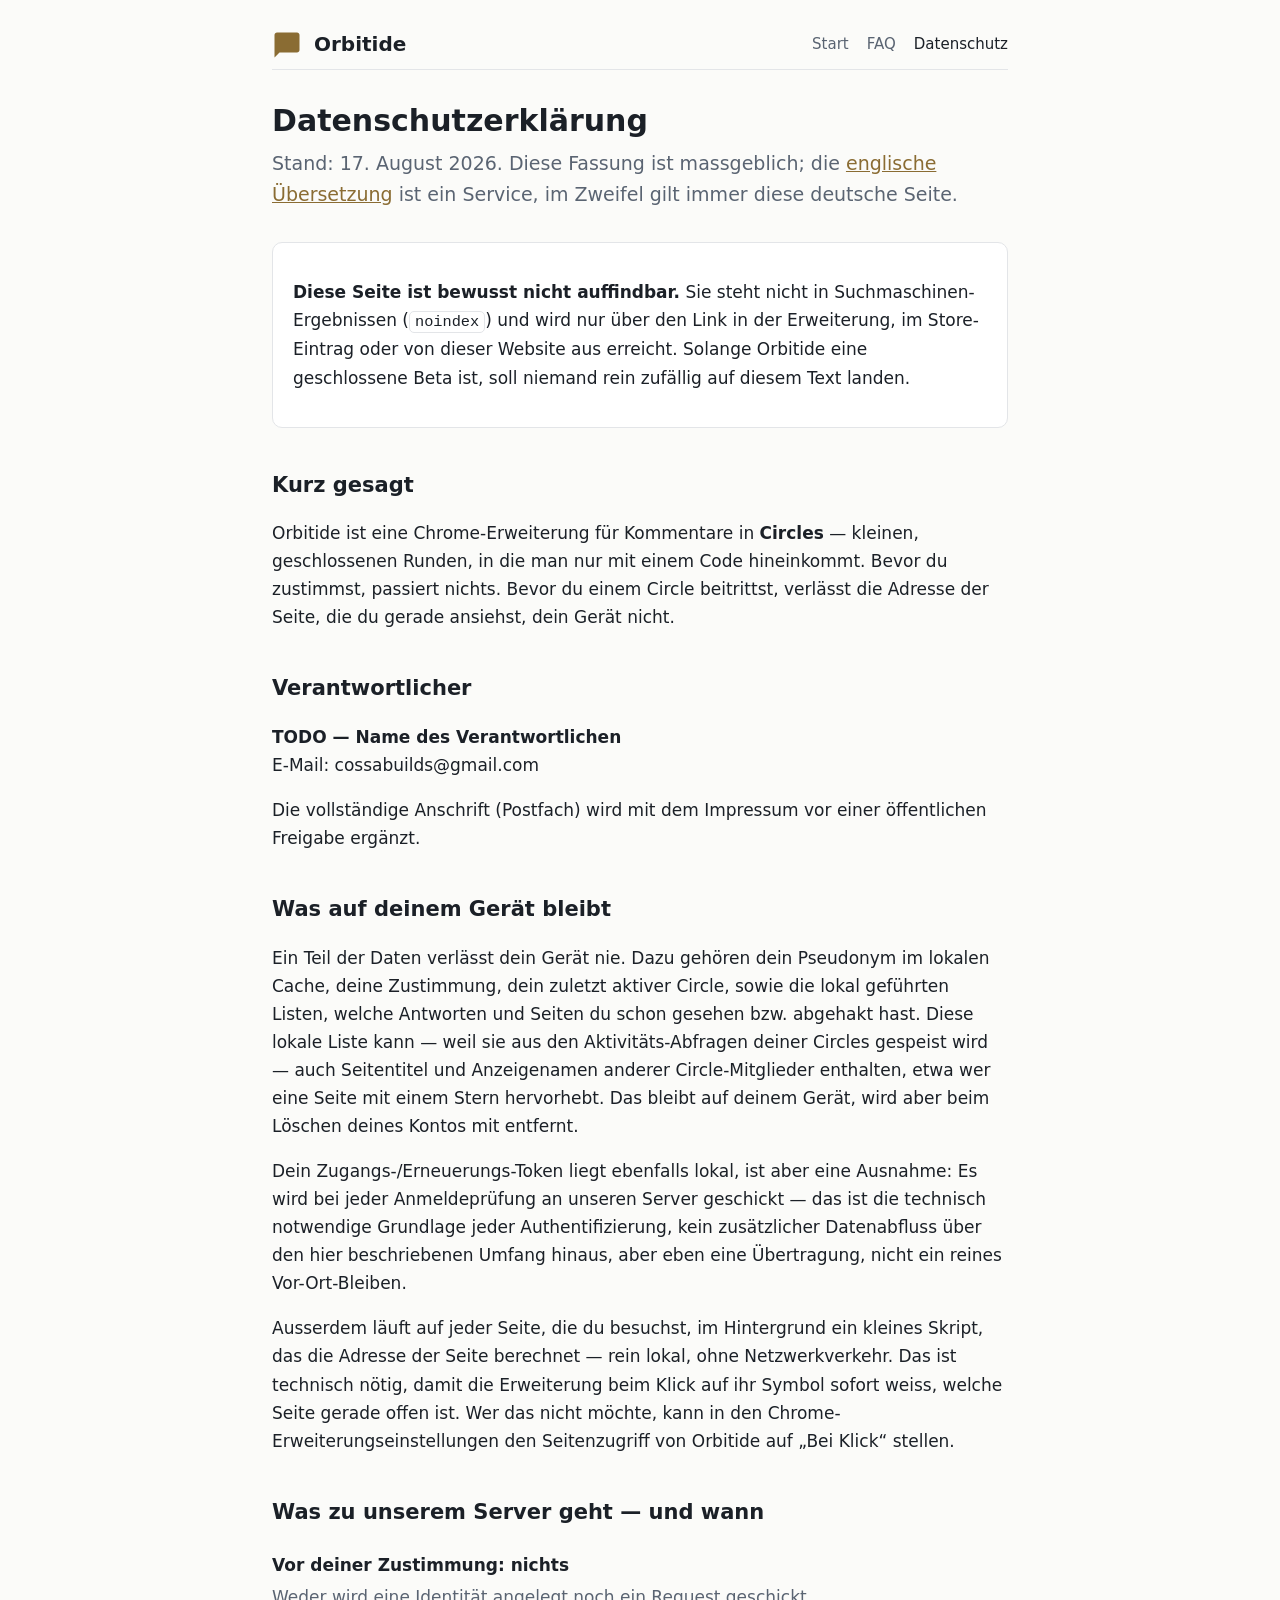
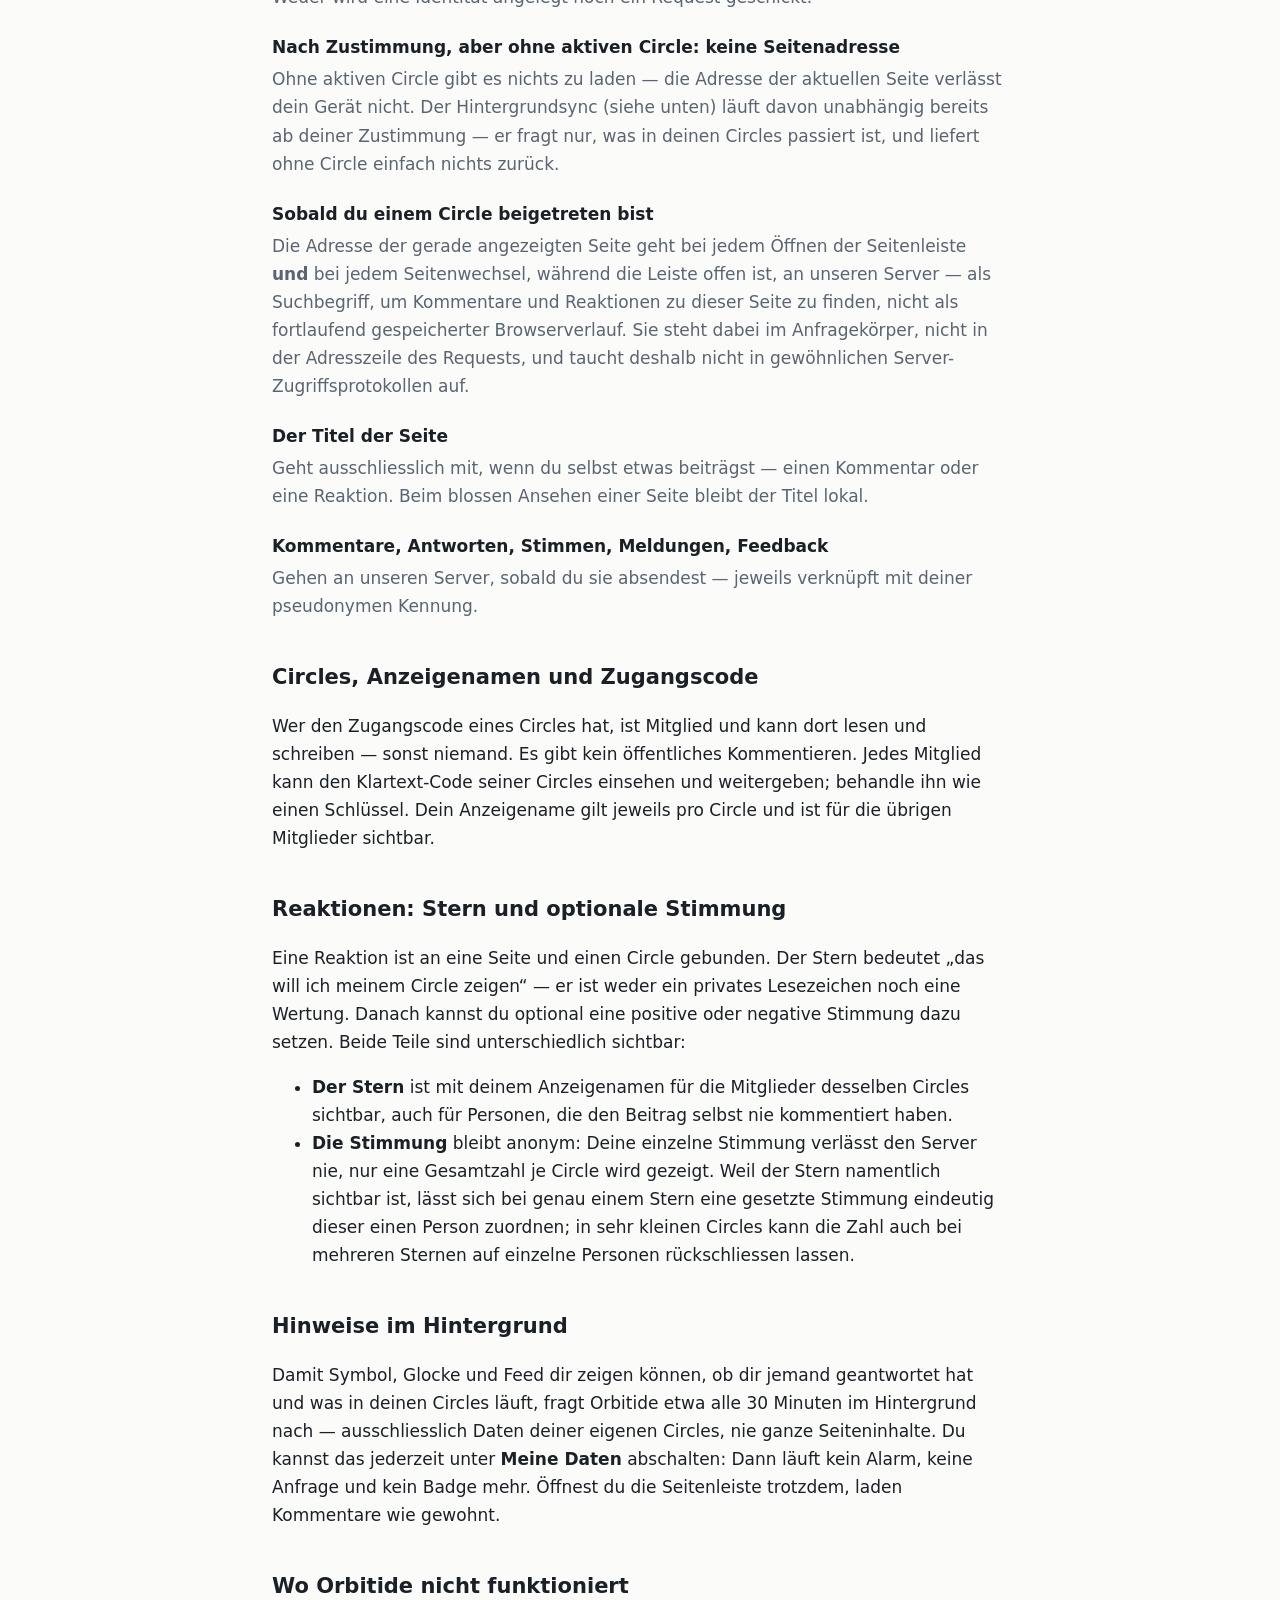
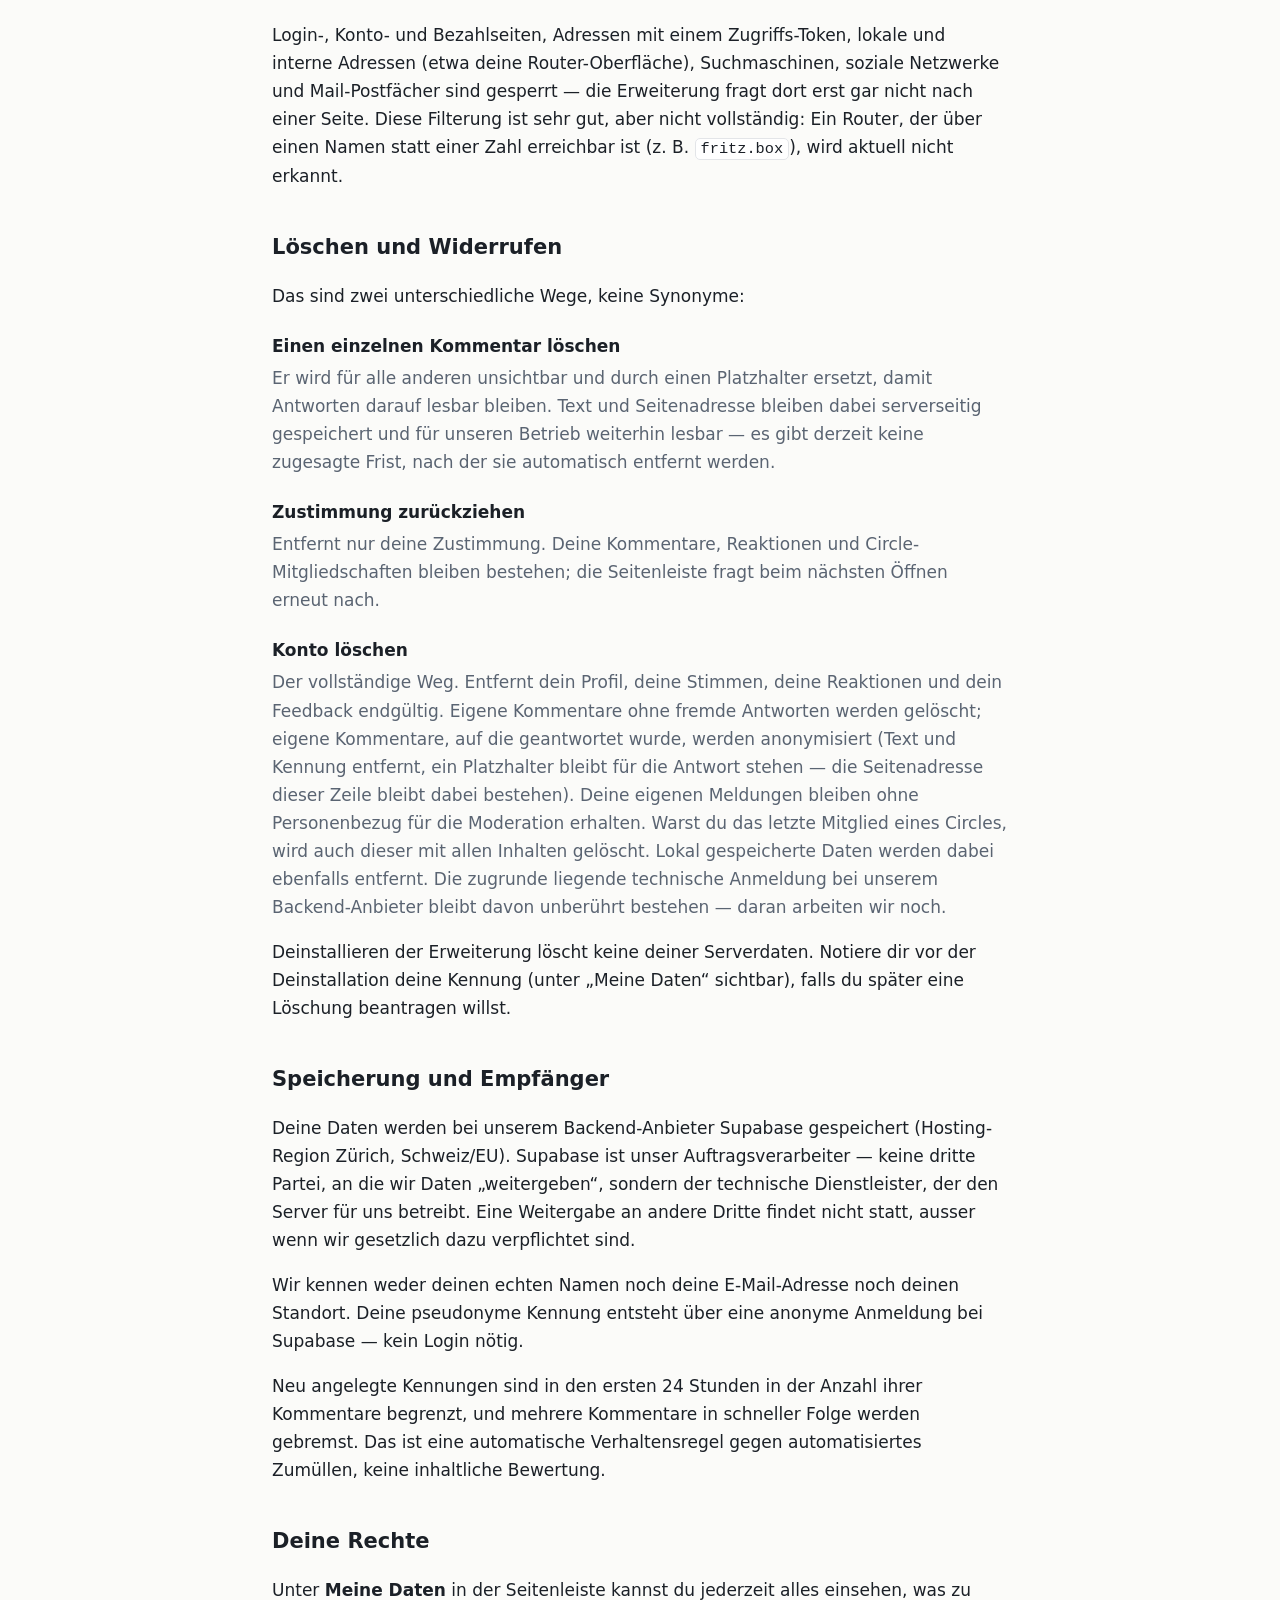
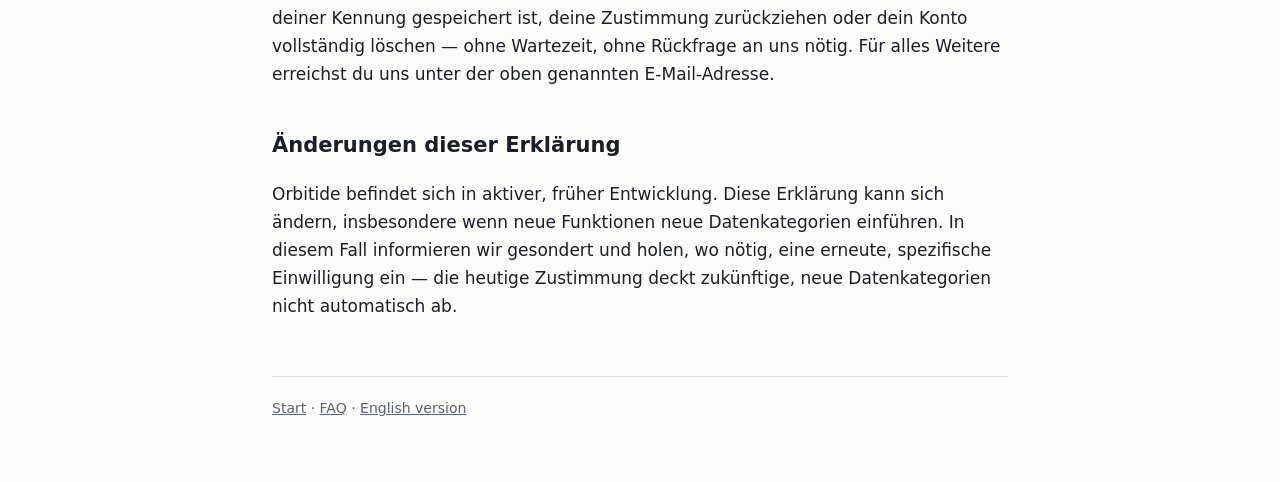
==== datenschutz.html @ 70916804 "Add files via upload" ====
<!DOCTYPE html>
<html lang="de">
<head>
<meta charset="UTF-8">
<meta name="viewport" content="width=device-width, initial-scale=1">
<meta name="robots" content="noindex, noarchive">
<title>Datenschutzerklärung — Orbitide</title>
<meta name="description" content="Was Orbitide lokal speichert, was an den Server geht und wann, und wie du deine Daten löschst.">
<link rel="stylesheet" href="style.css">
</head>
<body>
<div class="wrap">

<header>
  <svg class="logo" viewBox="0 0 24 24" fill="none" xmlns="http://www.w3.org/2000/svg" aria-hidden="true">
    <path d="M20 2H4C2.9 2 2 2.9 2 4V22L6 18H20C21.1 18 22 17.1 22 16V4C22 2.9 21.1 2 20 2Z" fill="currentColor"/>
  </svg>
  <span class="brand">Orbitide</span>
  <nav>
    <a href="index.html">Start</a>
    <a href="faq.html">FAQ</a>
    <a href="datenschutz.html" aria-current="page">Datenschutz</a>
  </nav>
</header>

<h1>Datenschutzerklärung</h1>
<p class="lead">
  Stand: 17. August 2026. Diese Fassung ist massgeblich; die
  <a href="privacy.html">englische Übersetzung</a> ist ein Service, im
  Zweifel gilt immer diese deutsche Seite.
</p>

<div class="card">
  <p><strong>Diese Seite ist bewusst nicht auffindbar.</strong> Sie steht
  nicht in Suchmaschinen-Ergebnissen (<code>noindex</code>) und wird nur
  über den Link in der Erweiterung, im Store-Eintrag oder von dieser
  Website aus erreicht. Solange Orbitide eine geschlossene Beta ist,
  soll niemand rein zufällig auf diesem Text landen.</p>
</div>

<h2>Kurz gesagt</h2>
<p>
  Orbitide ist eine Chrome-Erweiterung für Kommentare in
  <strong>Circles</strong> — kleinen, geschlossenen Runden, in die man nur
  mit einem Code hineinkommt. Bevor du zustimmst, passiert nichts. Bevor du
  einem Circle beitrittst, verlässt die Adresse der Seite, die du gerade
  ansiehst, dein Gerät nicht.
</p>

<h2>Verantwortlicher</h2>
<p>
  <!-- TODO UNL-03: Name des Verantwortlichen einsetzen, sobald bestätigt. -->
  <strong>TODO — Name des Verantwortlichen</strong><br>
  E-Mail: cossabuilds@gmail.com
</p>
<p>
  Die vollständige Anschrift (Postfach) wird mit dem Impressum vor einer
  öffentlichen Freigabe ergänzt.
</p>

<h2>Was auf deinem Gerät bleibt</h2>
<p>
  Ein Teil der Daten verlässt dein Gerät nie. Dazu gehören dein Pseudonym
  im lokalen Cache, deine Zustimmung, dein zuletzt aktiver Circle, sowie
  die lokal geführten Listen, welche Antworten und Seiten du schon gesehen
  bzw. abgehakt hast. Diese lokale Liste kann — weil sie aus den
  Aktivitäts-Abfragen deiner Circles gespeist wird — auch Seitentitel und
  Anzeigenamen anderer Circle-Mitglieder enthalten, etwa wer eine Seite mit
  einem Stern hervorhebt. Das bleibt auf deinem Gerät, wird aber beim
  Löschen deines Kontos mit entfernt.
</p>
<p>
  Dein Zugangs-/Erneuerungs-Token liegt ebenfalls lokal, ist aber eine
  Ausnahme: Es wird bei jeder Anmeldeprüfung an unseren Server geschickt —
  das ist die technisch notwendige Grundlage jeder Authentifizierung, kein
  zusätzlicher Datenabfluss über den hier beschriebenen Umfang hinaus,
  aber eben eine Übertragung, nicht ein reines Vor-Ort-Bleiben.
</p>
<p>
  Ausserdem läuft auf jeder Seite, die du besuchst, im Hintergrund ein
  kleines Skript, das die Adresse der Seite berechnet — rein lokal, ohne
  Netzwerkverkehr. Das ist technisch nötig, damit die Erweiterung beim
  Klick auf ihr Symbol sofort weiss, welche Seite gerade offen ist. Wer das
  nicht möchte, kann in den Chrome-Erweiterungseinstellungen den
  Seitenzugriff von Orbitide auf „Bei Klick“ stellen.
</p>

<h2>Was zu unserem Server geht — und wann</h2>
<dl>
  <dt>Vor deiner Zustimmung: nichts</dt>
  <dd>Weder wird eine Identität angelegt noch ein Request geschickt.</dd>

  <dt>Nach Zustimmung, aber ohne aktiven Circle: keine Seitenadresse</dt>
  <dd>Ohne aktiven Circle gibt es nichts zu laden — die Adresse der
      aktuellen Seite verlässt dein Gerät nicht. Der Hintergrundsync (siehe
      unten) läuft davon unabhängig bereits ab deiner Zustimmung — er fragt
      nur, was in deinen Circles passiert ist, und liefert ohne Circle
      einfach nichts zurück.</dd>

  <dt>Sobald du einem Circle beigetreten bist</dt>
  <dd>Die Adresse der gerade angezeigten Seite geht bei jedem Öffnen der
      Seitenleiste <strong>und</strong> bei jedem Seitenwechsel, während die
      Leiste offen ist, an unseren Server — als Suchbegriff, um Kommentare
      und Reaktionen zu dieser Seite zu finden, nicht als fortlaufend
      gespeicherter Browserverlauf. Sie steht dabei im Anfragekörper, nicht in der
      Adresszeile des Requests, und taucht deshalb nicht in gewöhnlichen
      Server-Zugriffsprotokollen auf.</dd>

  <dt>Der Titel der Seite</dt>
  <dd>Geht ausschliesslich mit, wenn du selbst etwas beiträgst — einen
      Kommentar oder eine Reaktion. Beim blossen Ansehen einer Seite bleibt
      der Titel lokal.</dd>

  <dt>Kommentare, Antworten, Stimmen, Meldungen, Feedback</dt>
  <dd>Gehen an unseren Server, sobald du sie absendest — jeweils verknüpft
      mit deiner pseudonymen Kennung.</dd>
</dl>

<h2>Circles, Anzeigenamen und Zugangscode</h2>
<p>
  Wer den Zugangscode eines Circles hat, ist Mitglied und kann dort lesen
  und schreiben — sonst niemand. Es gibt kein öffentliches Kommentieren.
  Jedes Mitglied kann den Klartext-Code seiner Circles einsehen und
  weitergeben; behandle ihn wie einen Schlüssel. Dein Anzeigename gilt
  jeweils pro Circle und ist für die übrigen Mitglieder sichtbar.
</p>

<h2>Reaktionen: Stern und optionale Stimmung</h2>
<p>
  Eine Reaktion ist an eine Seite und einen Circle gebunden. Der Stern
  bedeutet „das will ich meinem Circle zeigen“ — er ist weder ein privates
  Lesezeichen noch eine Wertung. Danach kannst du optional eine positive
  oder negative Stimmung dazu setzen. Beide Teile sind unterschiedlich
  sichtbar:
</p>
<ul>
  <li><strong>Der Stern</strong> ist mit deinem Anzeigenamen für die
      Mitglieder desselben Circles sichtbar, auch für Personen, die den
      Beitrag selbst nie kommentiert haben.</li>
  <li><strong>Die Stimmung</strong> bleibt anonym: Deine einzelne Stimmung
      verlässt den Server nie, nur eine Gesamtzahl je Circle wird gezeigt.
      Weil der Stern namentlich sichtbar ist, lässt sich bei genau einem
      Stern eine gesetzte Stimmung eindeutig dieser einen Person zuordnen;
      in sehr kleinen Circles kann die Zahl auch bei mehreren Sternen auf
      einzelne Personen rückschliessen lassen.</li>
</ul>

<h2>Hinweise im Hintergrund</h2>
<p>
  Damit Symbol, Glocke und Feed dir zeigen können, ob dir jemand geantwortet
  hat und was in deinen Circles läuft, fragt Orbitide etwa alle 30
  Minuten im Hintergrund nach — ausschliesslich Daten deiner eigenen
  Circles, nie ganze Seiteninhalte. Du kannst das jederzeit unter
  <strong>Meine Daten</strong> abschalten: Dann läuft kein Alarm, keine
  Anfrage und kein Badge mehr. Öffnest du die Seitenleiste trotzdem, laden
  Kommentare wie gewohnt.
</p>

<h2>Wo Orbitide nicht funktioniert</h2>
<p>
  Login-, Konto- und Bezahlseiten, Adressen mit einem Zugriffs-Token,
  lokale und interne Adressen (etwa deine Router-Oberfläche),
  Suchmaschinen, soziale Netzwerke und Mail-Postfächer sind gesperrt — die
  Erweiterung fragt dort erst gar nicht nach einer Seite. Diese Filterung
  ist sehr gut, aber nicht vollständig: Ein Router, der über einen Namen
  statt einer Zahl erreichbar ist (z. B. <code>fritz.box</code>), wird
  aktuell nicht erkannt.
</p>

<h2>Löschen und Widerrufen</h2>
<p>
  Das sind zwei unterschiedliche Wege, keine Synonyme:
</p>
<dl>
  <dt>Einen einzelnen Kommentar löschen</dt>
  <dd>Er wird für alle anderen unsichtbar und durch einen Platzhalter
      ersetzt, damit Antworten darauf lesbar bleiben. Text und Seitenadresse
      bleiben dabei serverseitig gespeichert und für unseren Betrieb
      weiterhin lesbar — es gibt derzeit keine zugesagte Frist, nach der
      sie automatisch entfernt werden.</dd>

  <dt>Zustimmung zurückziehen</dt>
  <dd>Entfernt nur deine Zustimmung. Deine Kommentare, Reaktionen und
      Circle-Mitgliedschaften bleiben bestehen; die Seitenleiste fragt beim
      nächsten Öffnen erneut nach.</dd>

  <dt>Konto löschen</dt>
  <dd>Der vollständige Weg. Entfernt dein Profil, deine Stimmen, deine
      Reaktionen und dein Feedback endgültig. Eigene Kommentare ohne fremde
      Antworten werden gelöscht; eigene Kommentare, auf die geantwortet
      wurde, werden anonymisiert (Text und Kennung entfernt, ein
      Platzhalter bleibt für die Antwort stehen — die Seitenadresse dieser
      Zeile bleibt dabei bestehen). Deine eigenen Meldungen
      bleiben ohne Personenbezug für die Moderation erhalten. Warst du das
      letzte Mitglied eines Circles, wird auch dieser mit allen Inhalten
      gelöscht. Lokal gespeicherte Daten werden dabei ebenfalls entfernt.
      Die zugrunde liegende technische Anmeldung bei unserem
      Backend-Anbieter bleibt davon unberührt bestehen — daran arbeiten
      wir noch.</dd>
</dl>
<p>
  Deinstallieren der Erweiterung löscht keine deiner Serverdaten. Notiere
  dir vor der Deinstallation deine Kennung (unter „Meine Daten“ sichtbar),
  falls du später eine Löschung beantragen willst.
</p>

<h2>Speicherung und Empfänger</h2>
<p>
  Deine Daten werden bei unserem Backend-Anbieter Supabase gespeichert
  (Hosting-Region Zürich, Schweiz/EU). Supabase ist unser
  Auftragsverarbeiter — keine dritte Partei, an die wir Daten
  „weitergeben“, sondern der technische Dienstleister, der den Server für
  uns betreibt. Eine Weitergabe an andere Dritte findet nicht statt, ausser
  wenn wir gesetzlich dazu verpflichtet sind.
</p>
<p>
  Wir kennen weder deinen echten Namen noch deine E-Mail-Adresse noch
  deinen Standort. Deine pseudonyme Kennung entsteht über eine anonyme
  Anmeldung bei Supabase — kein Login nötig.
</p>
<p>
  Neu angelegte Kennungen sind in den ersten 24 Stunden in der Anzahl ihrer
  Kommentare begrenzt, und mehrere Kommentare in schneller Folge werden
  gebremst. Das ist eine automatische Verhaltensregel gegen
  automatisiertes Zumüllen, keine inhaltliche Bewertung.
</p>

<h2>Deine Rechte</h2>
<p>
  Unter <strong>Meine Daten</strong> in der Seitenleiste kannst du jederzeit
  alles einsehen, was zu deiner Kennung gespeichert ist, deine Zustimmung
  zurückziehen oder dein Konto vollständig löschen — ohne Wartezeit, ohne
  Rückfrage an uns nötig. Für alles Weitere erreichst du uns unter der
  oben genannten E-Mail-Adresse.
</p>

<h2>Änderungen dieser Erklärung</h2>
<p>
  Orbitide befindet sich in aktiver, früher Entwicklung. Diese Erklärung
  kann sich ändern, insbesondere wenn neue Funktionen neue Datenkategorien
  einführen. In diesem Fall informieren wir gesondert und holen, wo nötig,
  eine erneute, spezifische Einwilligung ein — die heutige Zustimmung deckt
  zukünftige, neue Datenkategorien nicht automatisch ab.
</p>

<footer>
  <a href="index.html">Start</a> ·
  <a href="faq.html">FAQ</a> ·
  <a href="privacy.html">English version</a>
</footer>

</div>
</body>
</html>
---- style.css ----
/* Gemeinsames Stylesheet der öffentlichen Seiten (GitHub Pages).
   Bewusst eine einzige Datei, keine Webfont, kein Framework — dieselbe
   Zurückhaltung wie in der Erweiterung. Wer den Quelltext einer
   Datenschutzerklärung ansieht, soll dort nichts finden, das nachlädt. */

/* Farben aus extension/sidebar.css übernommen, damit Website und Erweiterung
   dieselbe Identität tragen — insbesondere der Akzent #D7BA7D (Sandton des
   VS-Code-Dunkelthemas), der in der Erweiterung Logo, Links und alles
   Interaktive trägt. */
:root {
  --bg:      #0B0E14;   /* --bg-0 der Erweiterung */
  --bg-card: #161B25;   /* --bg-2 */
  --fg:      #E6EDF7;
  --fg-dim:  #8B98AC;
  --line:    #242C3A;
  --accent:  #D7BA7D;
  --radius:  10px;
}

/* Helles Systemthema respektieren statt Dunkel zu erzwingen: Rechtstexte
   werden gedruckt und vorgelesen, nicht nur angeschaut.
   Der Akzent muss dafür ein anderer sein — #D7BA7D kommt auf hellem Grund auf
   1.81:1 und ist damit als Linkfarbe unbrauchbar. #8A6C33 ist derselbe
   Farbton, nur abgedunkelt, und erreicht 4.74:1. Nachgerechnet, nicht
   geschätzt — wie in der Erweiterung. */
@media (prefers-color-scheme: light) {
  :root {
    --bg:      #FBFBF9;
    --bg-card: #FFFFFF;
    --fg:      #1B2027;
    --fg-dim:  #5A6472;
    --line:    #E3E5E8;
    --accent:  #8A6C33;
  }
}

* { box-sizing: border-box; }

body {
  margin: 0;
  padding: 0 20px 64px;
  background: var(--bg);
  color: var(--fg);
  font-family: system-ui, -apple-system, 'Segoe UI', sans-serif;
  font-size: 17px;
  line-height: 1.65;
}

.wrap { max-width: 46rem; margin: 0 auto; }

header {
  display: flex;
  align-items: center;
  gap: 12px;
  padding: 28px 0 8px;
  border-bottom: 1px solid var(--line);
  margin-bottom: 32px;
  flex-wrap: wrap;
}

.logo {
  width: 30px; height: 30px;
  flex-shrink: 0;
  color: var(--accent);
}

.brand { font-size: 20px; font-weight: 650; }

nav { margin-left: auto; display: flex; gap: 18px; flex-wrap: wrap; }
nav a { color: var(--fg-dim); text-decoration: none; font-size: 15px; }
nav a:hover, nav a[aria-current="page"] { color: var(--fg); }

h1 { font-size: 30px; line-height: 1.25; margin: 0 0 8px; }
h2 { font-size: 21px; margin: 40px 0 10px; }
h3 { font-size: 17px; margin: 26px 0 6px; }

.lead { font-size: 19px; color: var(--fg-dim); margin: 0 0 32px; }

a { color: var(--accent); }

.card {
  background: var(--bg-card);
  border: 1px solid var(--line);
  border-radius: var(--radius);
  padding: 18px 20px;
  margin: 20px 0;
}

dt { font-weight: 650; margin-top: 22px; }
dd { margin: 4px 0 0; color: var(--fg-dim); }

code {
  font-family: ui-monospace, 'Cascadia Mono', Consolas, monospace;
  font-size: .9em;
  background: var(--bg-card);
  border: 1px solid var(--line);
  border-radius: 5px;
  padding: 1px 5px;
}

footer {
  margin-top: 56px;
  padding-top: 20px;
  border-top: 1px solid var(--line);
  color: var(--fg-dim);
  font-size: 14px;
}

footer a { color: var(--fg-dim); }

.stand { color: var(--fg-dim); font-size: 14px; }
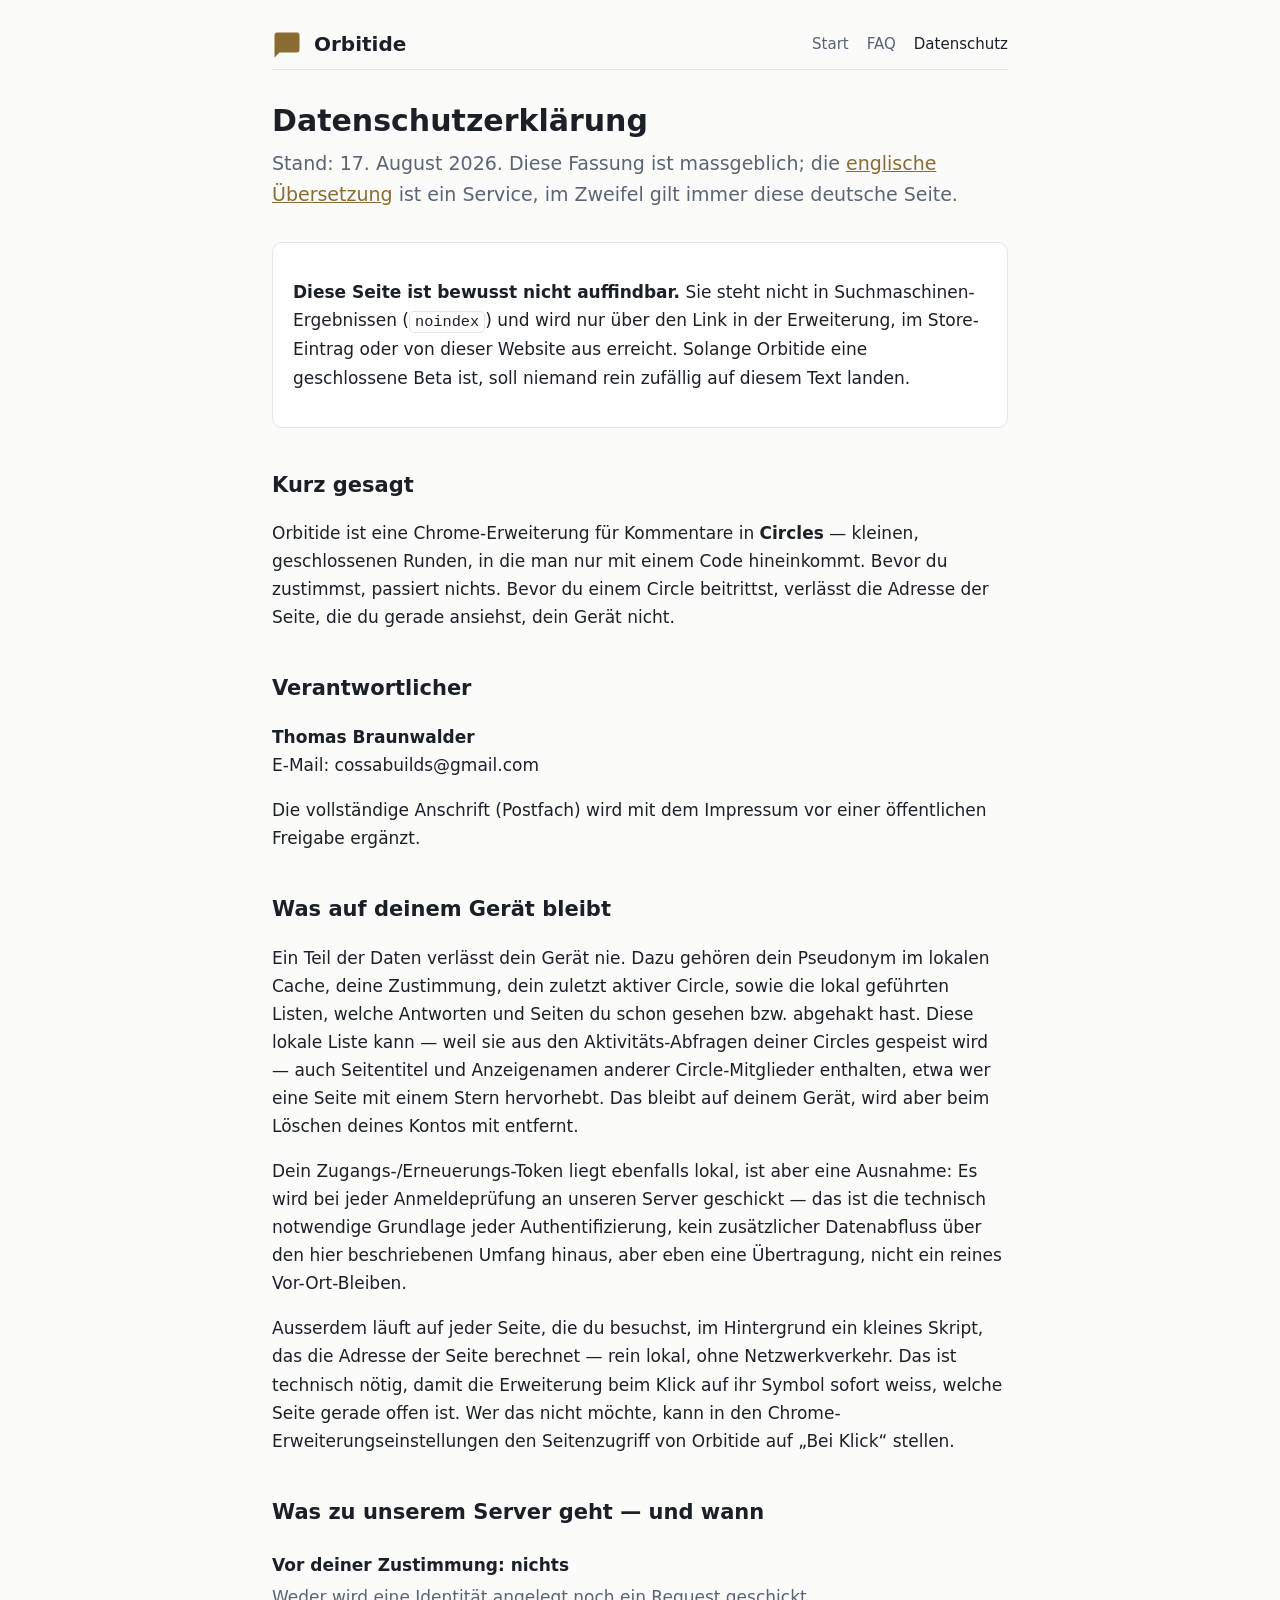
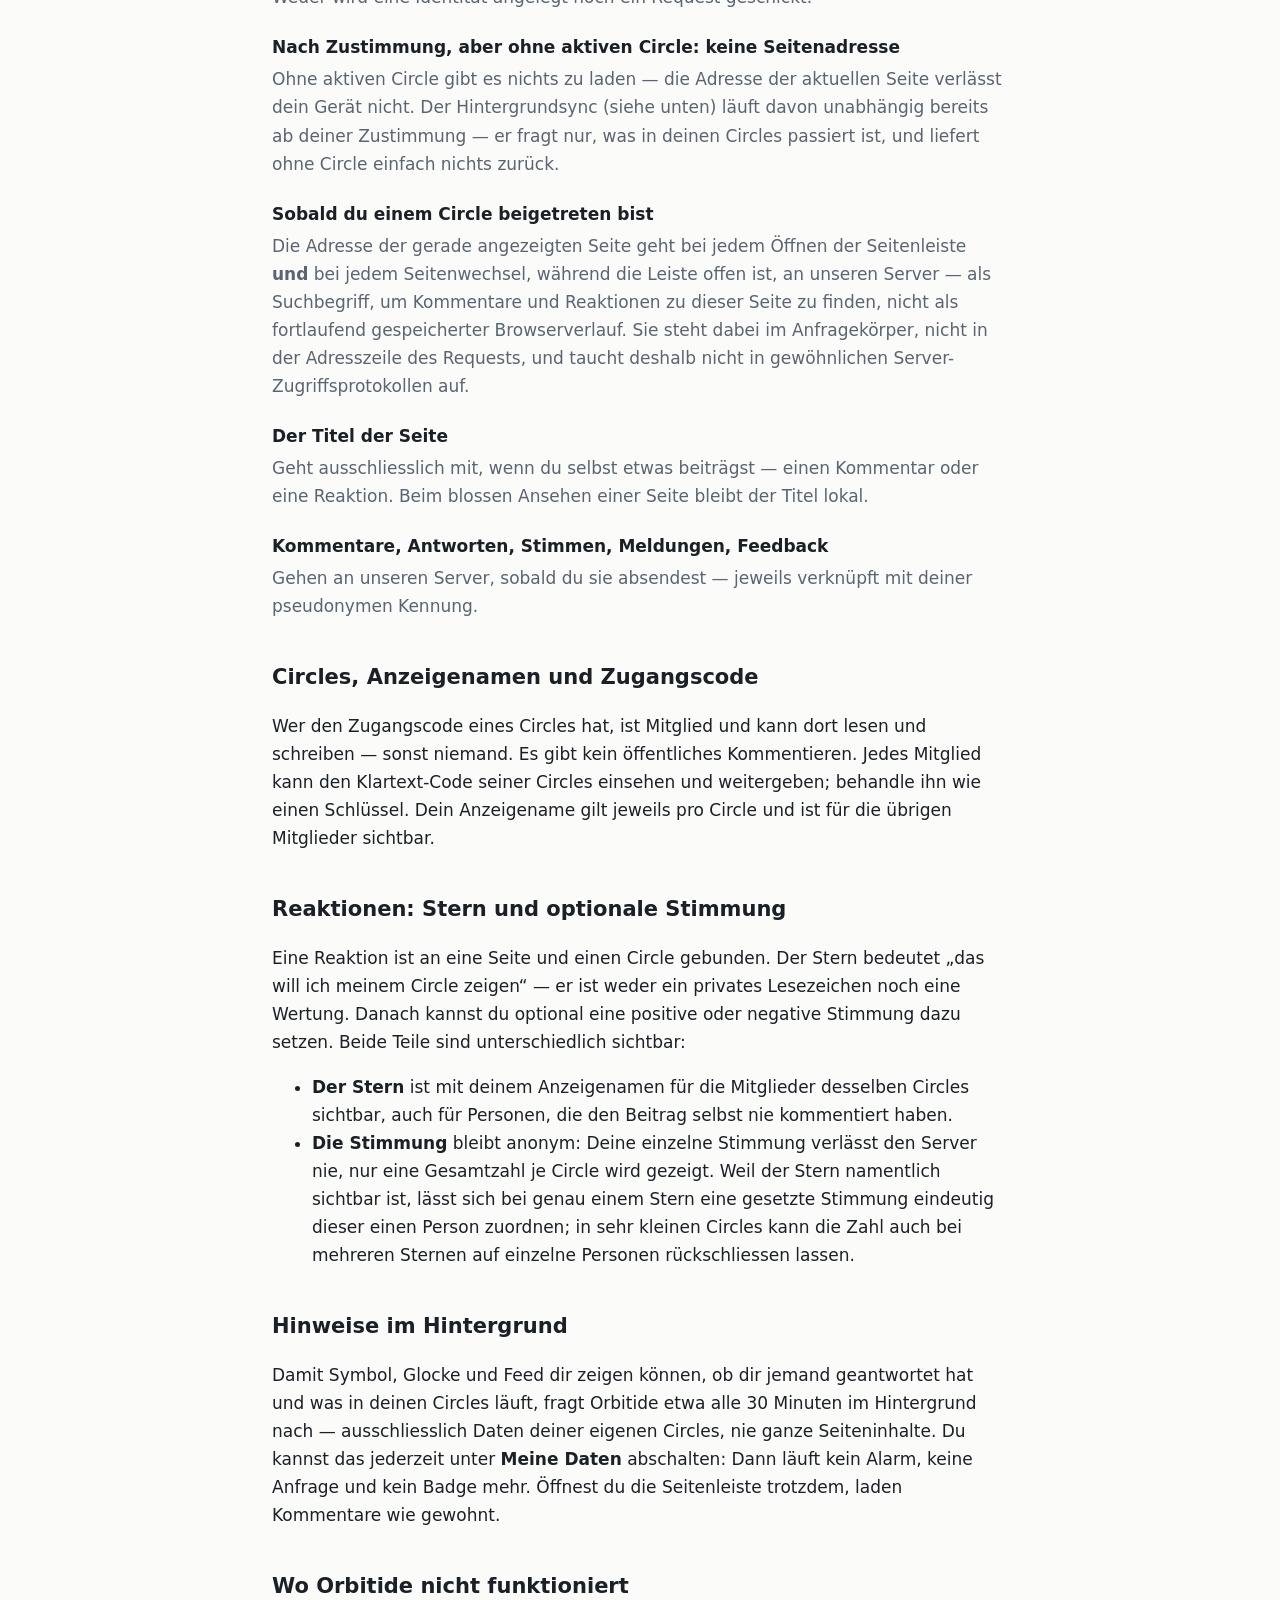
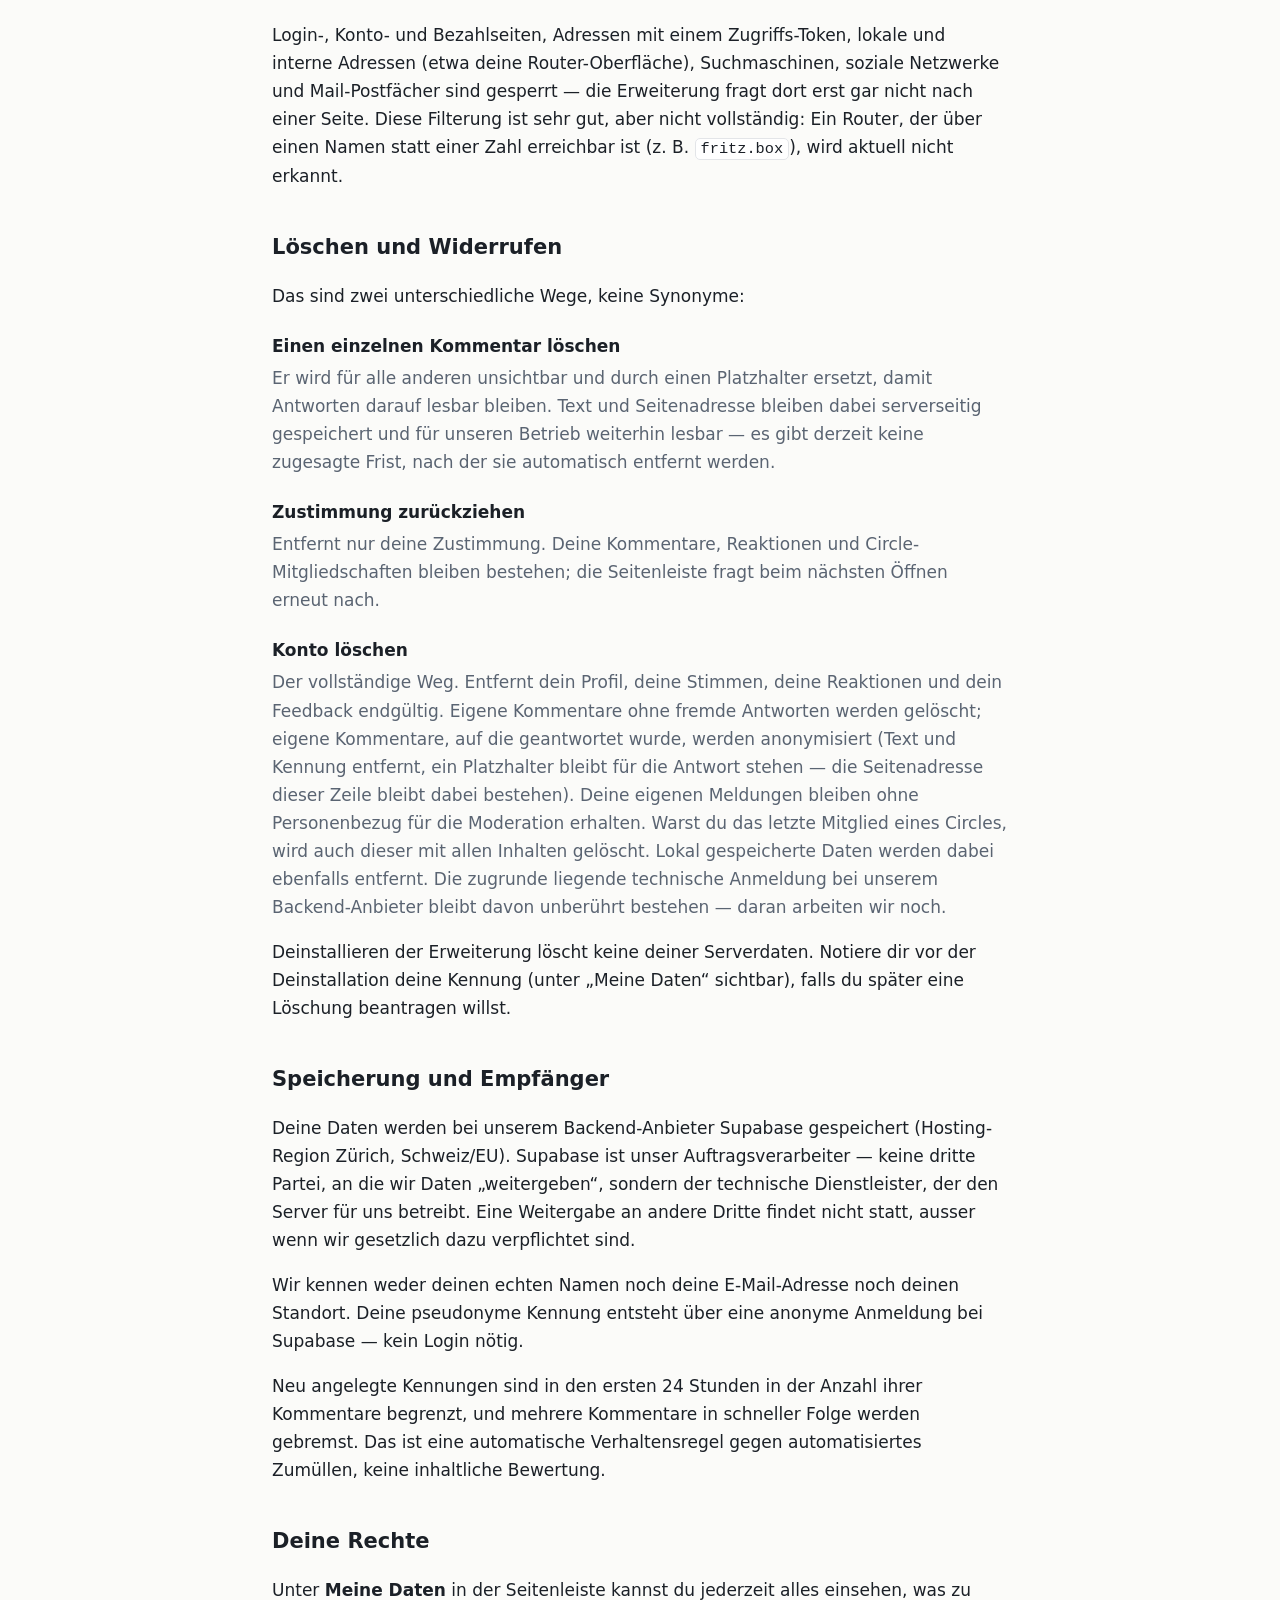
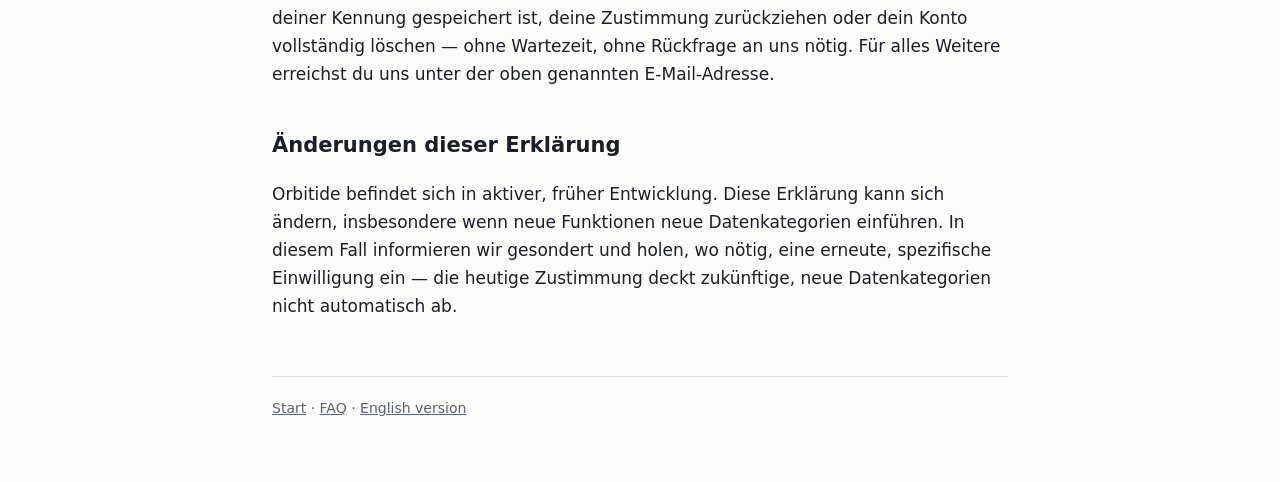
==== commit 0b6ab774: "Replaced Owner Placeholder (IMP-01)" ====
--- a/datenschutz.html
+++ b/datenschutz.html
@@ -49,8 +49,7 @@
 
 <h2>Verantwortlicher</h2>
 <p>
-  <!-- TODO UNL-03: Name des Verantwortlichen einsetzen, sobald bestätigt. -->
-  <strong>TODO — Name des Verantwortlichen</strong><br>
+  <strong>Thomas Braunwalder</strong><br>
   E-Mail: cossabuilds@gmail.com
 </p>
 <p>
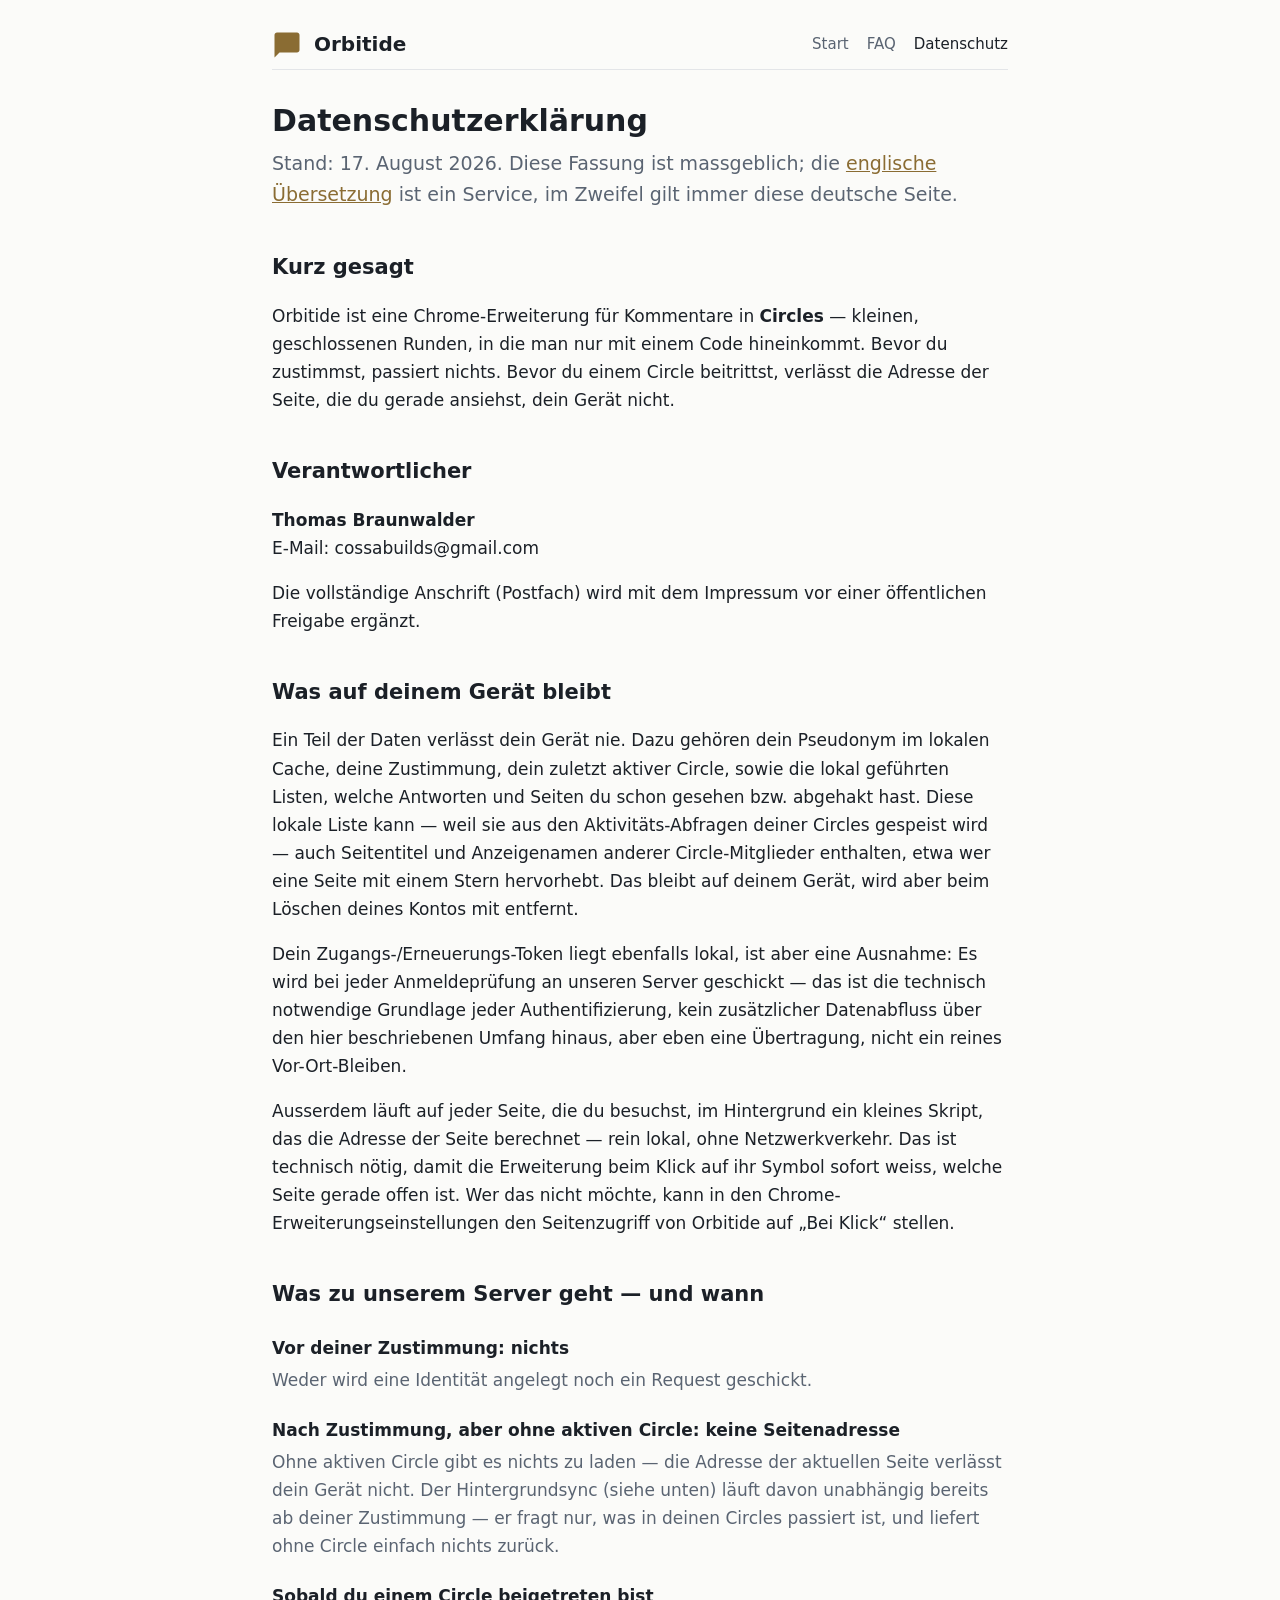
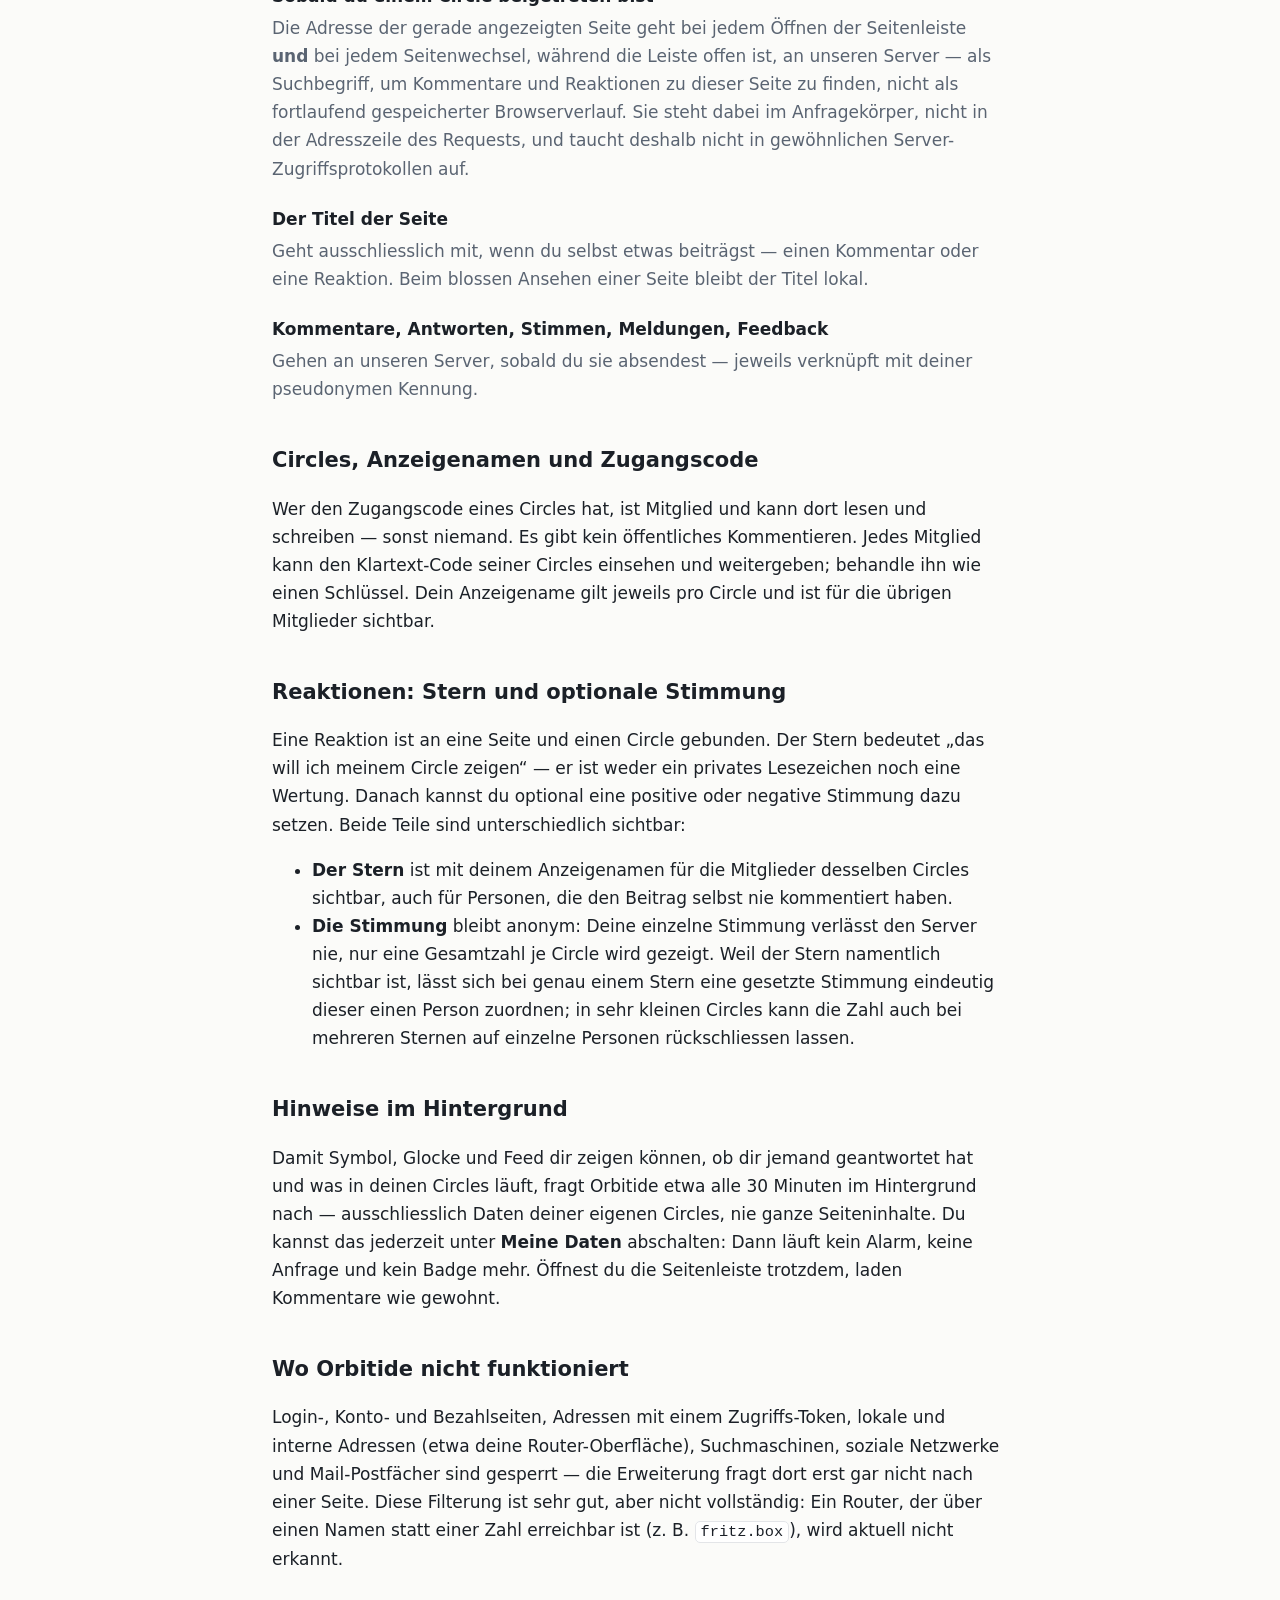
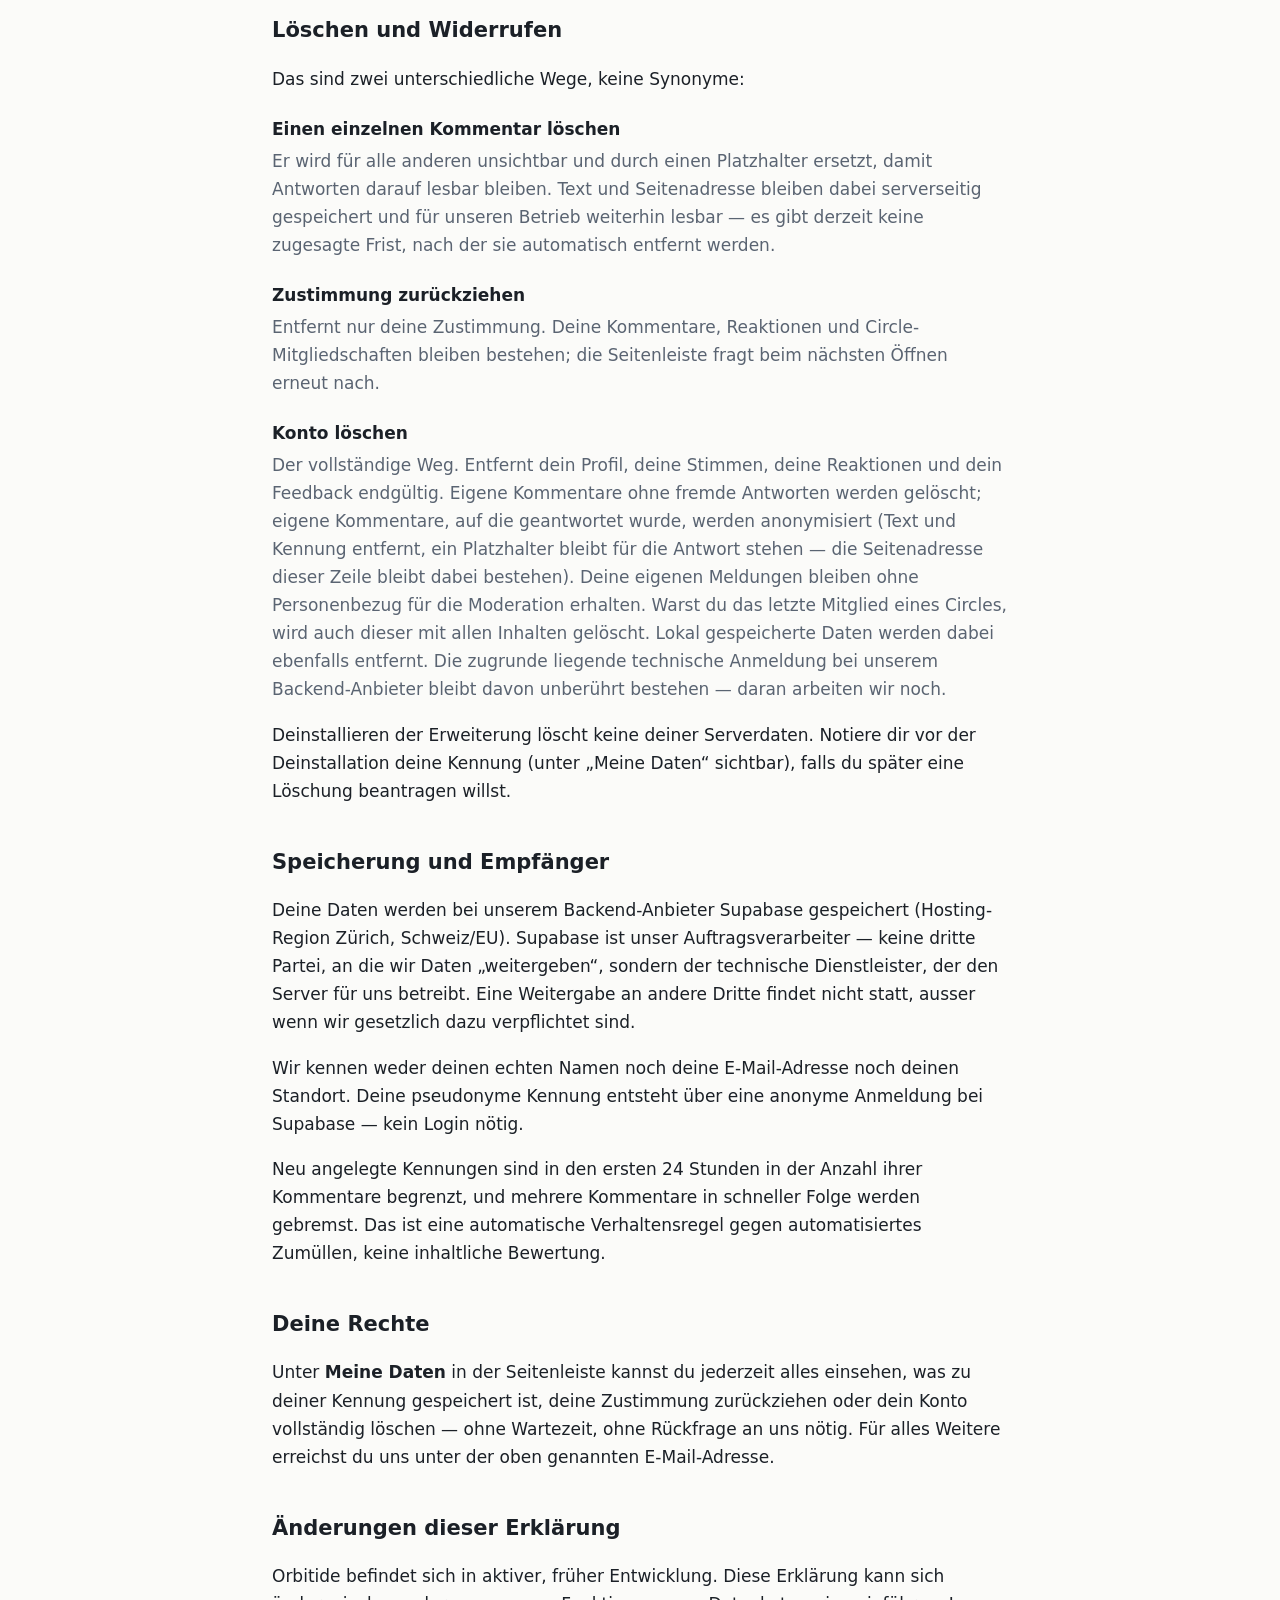
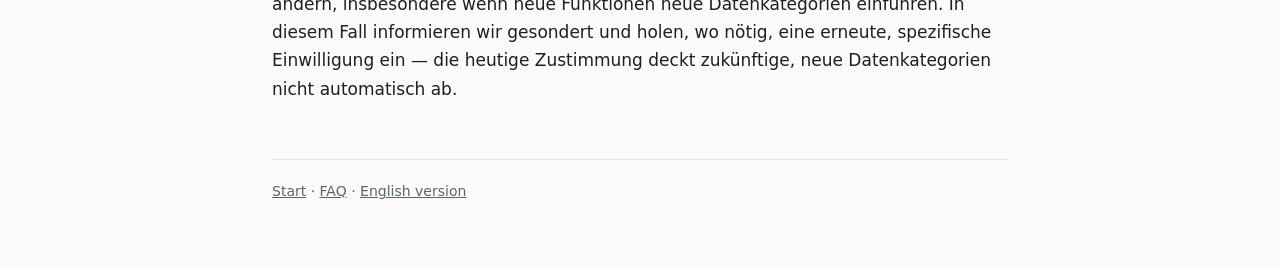
==== commit e89fcc01: "Bereinigung explizit internes aus Inhalten" ====
--- a/datenschutz.html
+++ b/datenschutz.html
@@ -29,14 +29,6 @@
   <a href="privacy.html">englische Übersetzung</a> ist ein Service, im
   Zweifel gilt immer diese deutsche Seite.
 </p>
-
-<div class="card">
-  <p><strong>Diese Seite ist bewusst nicht auffindbar.</strong> Sie steht
-  nicht in Suchmaschinen-Ergebnissen (<code>noindex</code>) und wird nur
-  über den Link in der Erweiterung, im Store-Eintrag oder von dieser
-  Website aus erreicht. Solange Orbitide eine geschlossene Beta ist,
-  soll niemand rein zufällig auf diesem Text landen.</p>
-</div>
 
 <h2>Kurz gesagt</h2>
 <p>
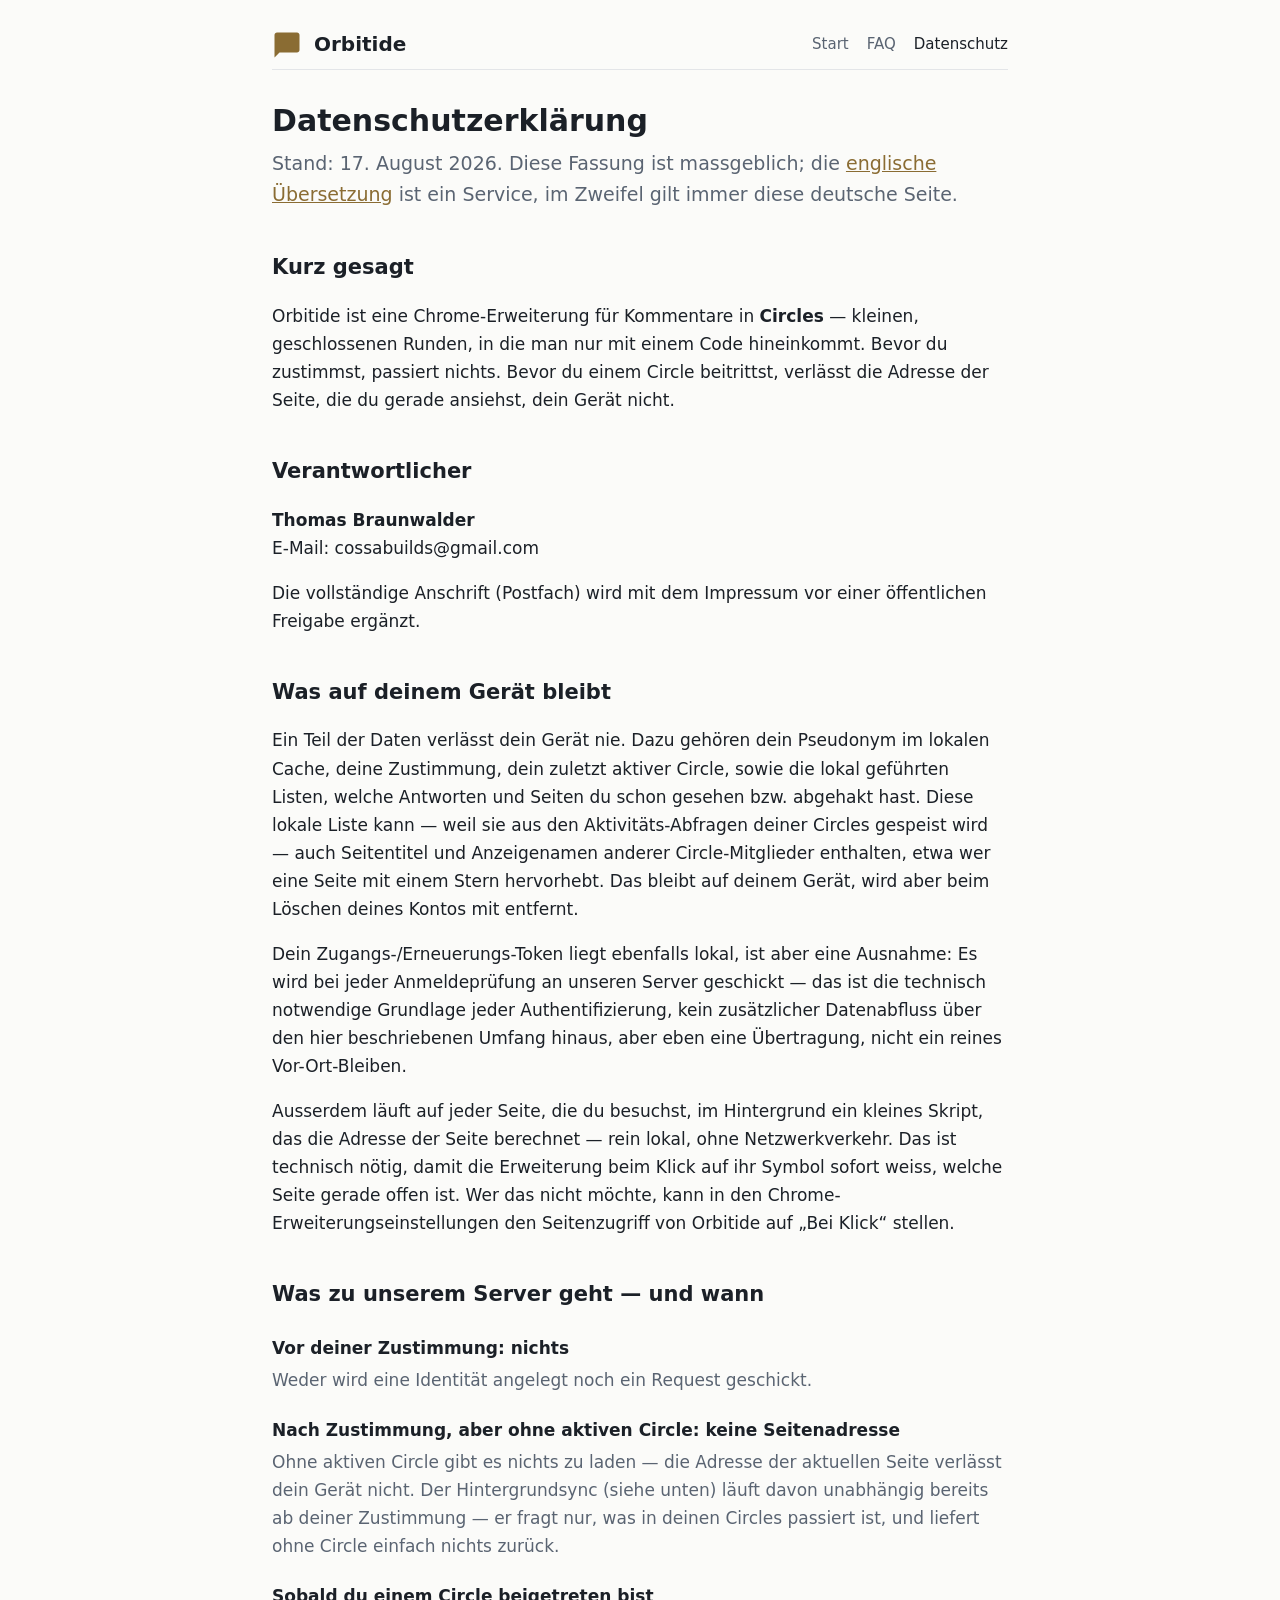
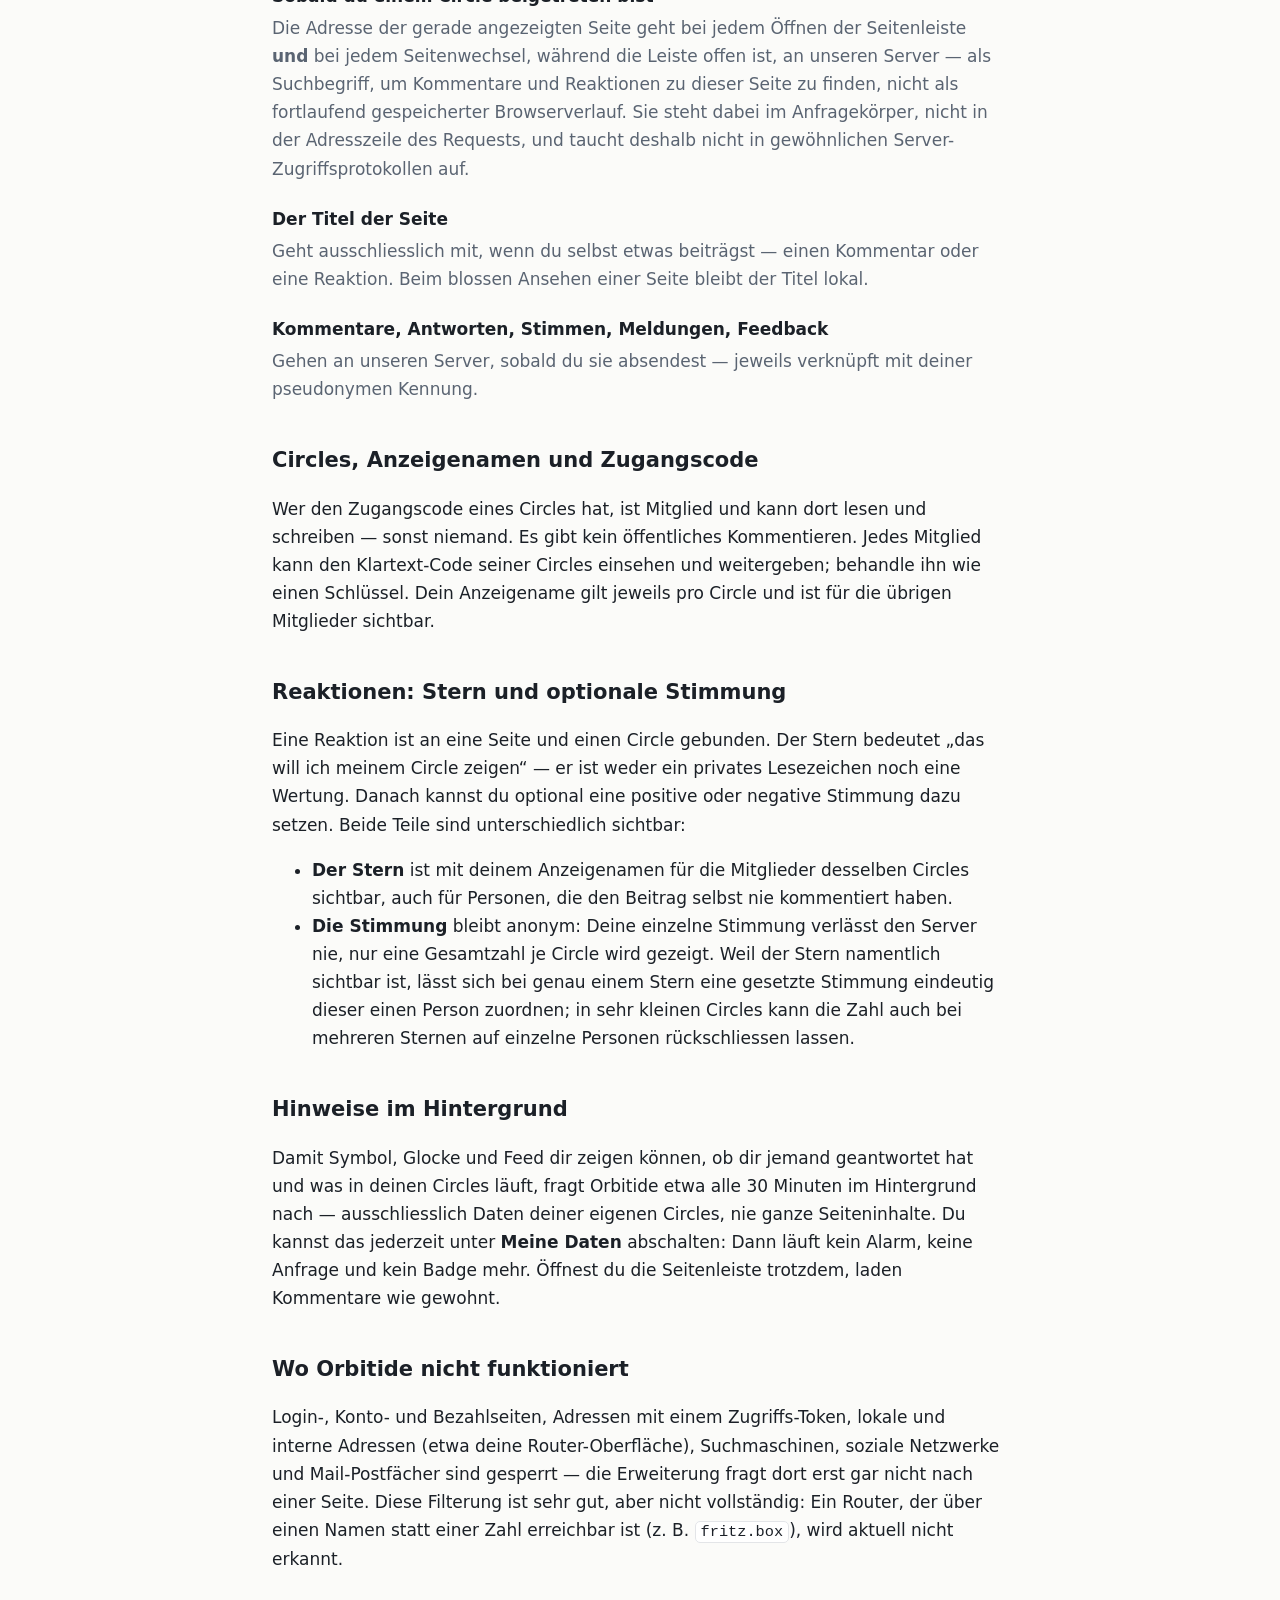
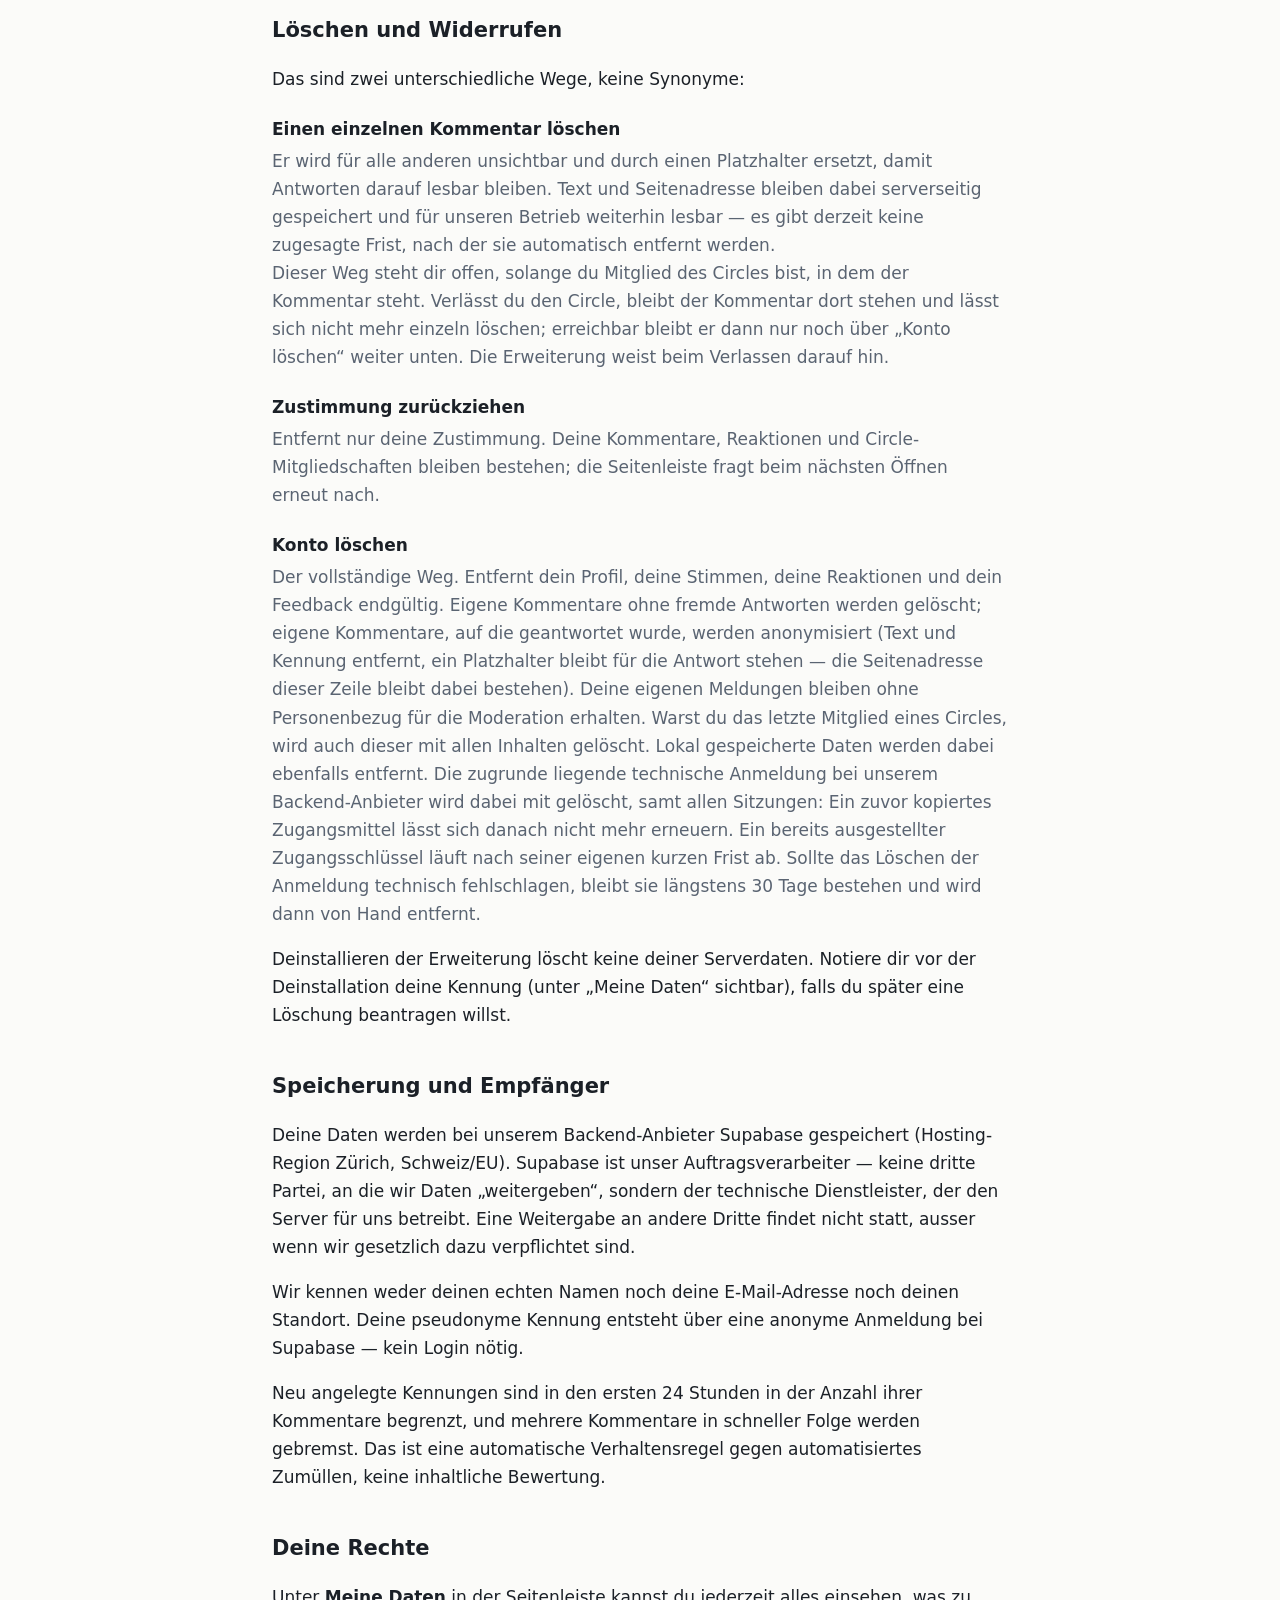
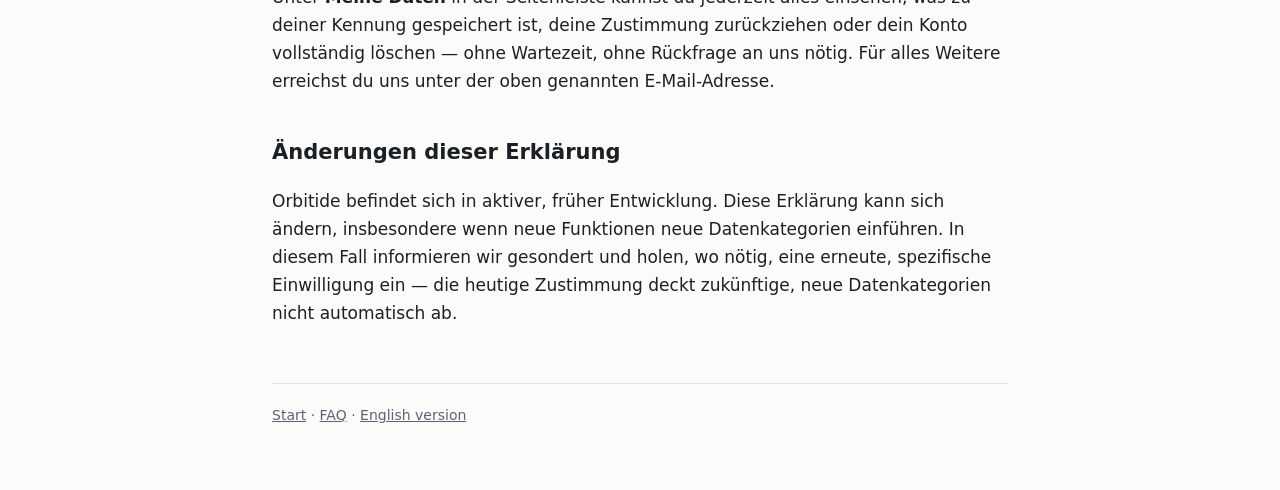
==== commit 5f509f2d: "Kontolöschung entfernt jetzt auch die technische Anmeldung Konto löschen entfernt die technische Anm" ====
--- a/datenschutz.html
+++ b/datenschutz.html
@@ -168,7 +168,13 @@
       ersetzt, damit Antworten darauf lesbar bleiben. Text und Seitenadresse
       bleiben dabei serverseitig gespeichert und für unseren Betrieb
       weiterhin lesbar — es gibt derzeit keine zugesagte Frist, nach der
-      sie automatisch entfernt werden.</dd>
+      sie automatisch entfernt werden.
+      <br>
+      Dieser Weg steht dir offen, solange du Mitglied des Circles bist, in
+      dem der Kommentar steht. Verlässt du den Circle, bleibt der Kommentar
+      dort stehen und lässt sich nicht mehr einzeln löschen; erreichbar
+      bleibt er dann nur noch über „Konto löschen“ weiter unten. Die
+      Erweiterung weist beim Verlassen darauf hin.</dd>
 
   <dt>Zustimmung zurückziehen</dt>
   <dd>Entfernt nur deine Zustimmung. Deine Kommentare, Reaktionen und
@@ -186,8 +192,12 @@
       letzte Mitglied eines Circles, wird auch dieser mit allen Inhalten
       gelöscht. Lokal gespeicherte Daten werden dabei ebenfalls entfernt.
       Die zugrunde liegende technische Anmeldung bei unserem
-      Backend-Anbieter bleibt davon unberührt bestehen — daran arbeiten
-      wir noch.</dd>
+      Backend-Anbieter wird dabei mit gelöscht, samt allen Sitzungen: Ein
+      zuvor kopiertes Zugangsmittel lässt sich danach nicht mehr erneuern.
+      Ein bereits ausgestellter Zugangsschlüssel läuft nach seiner eigenen
+      kurzen Frist ab. Sollte das Löschen der Anmeldung technisch
+      fehlschlagen, bleibt sie längstens 30 Tage bestehen und wird dann von
+      Hand entfernt.</dd>
 </dl>
 <p>
   Deinstallieren der Erweiterung löscht keine deiner Serverdaten. Notiere
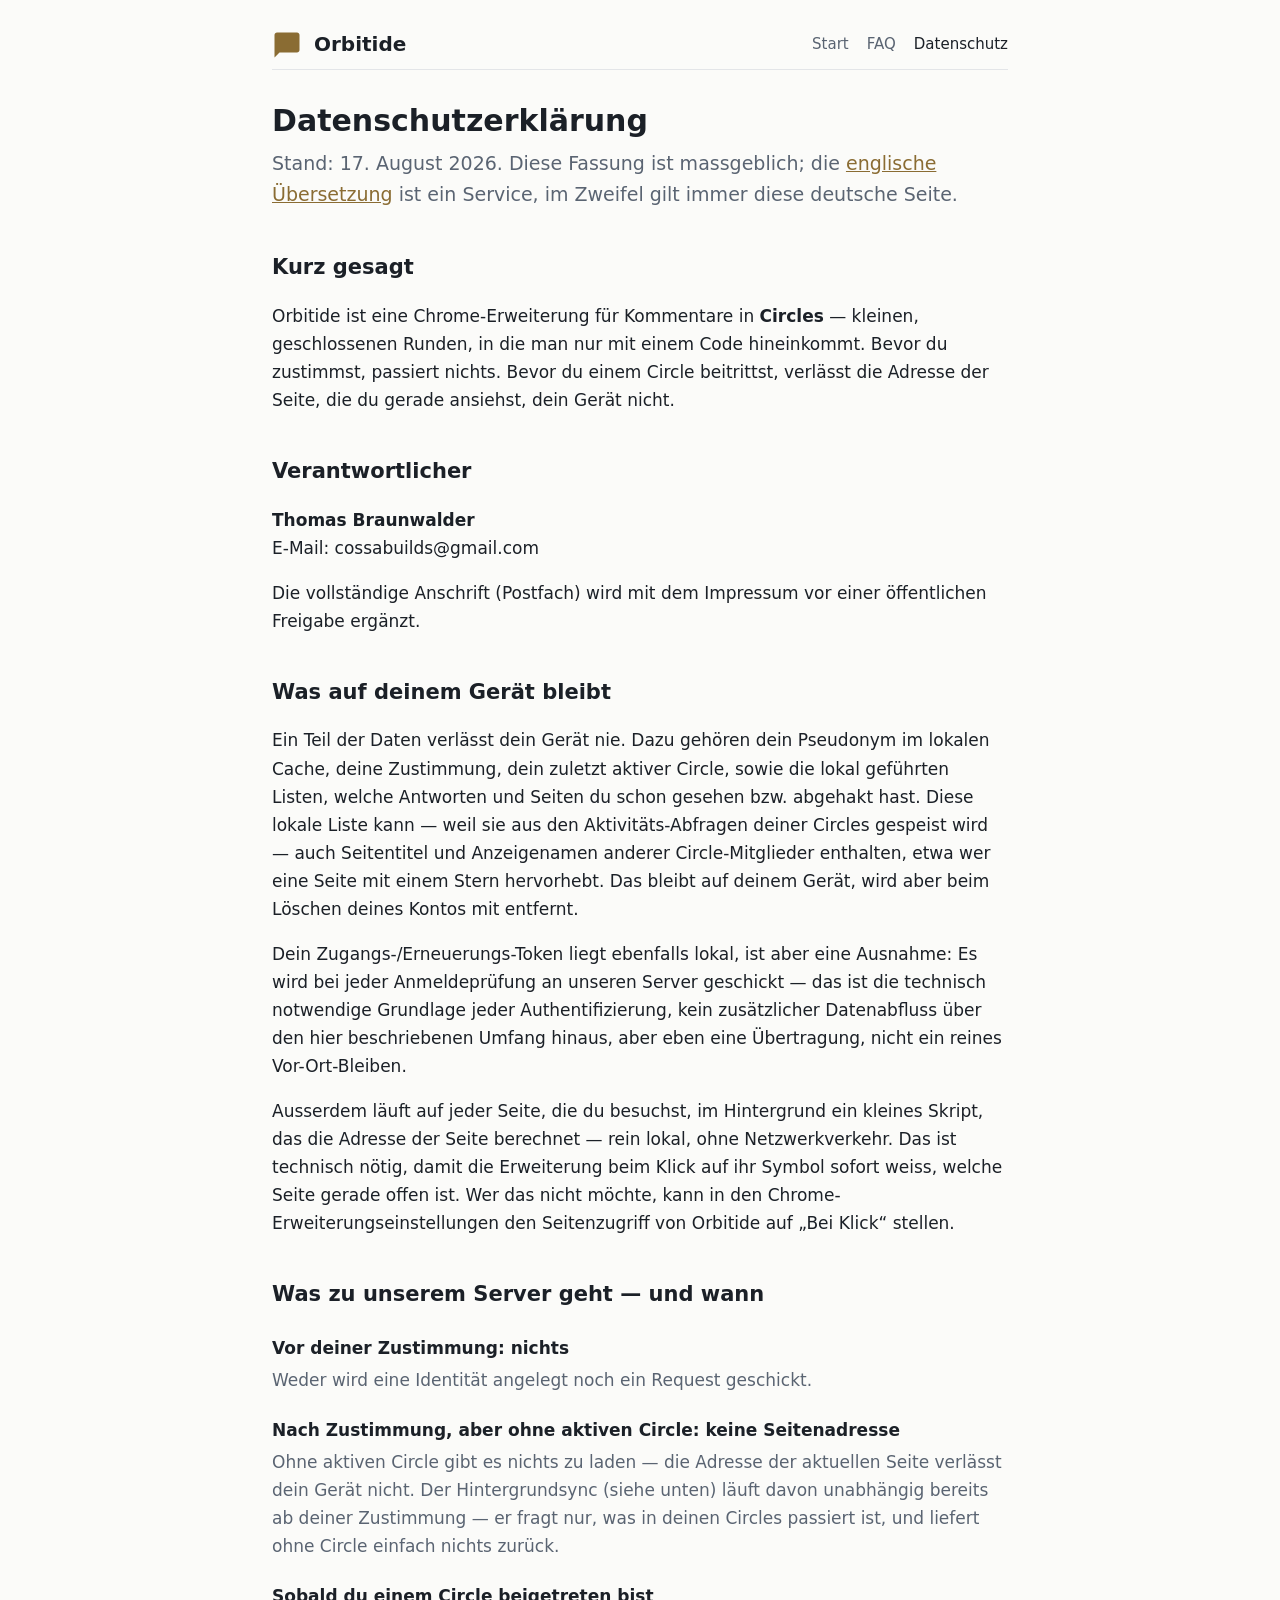
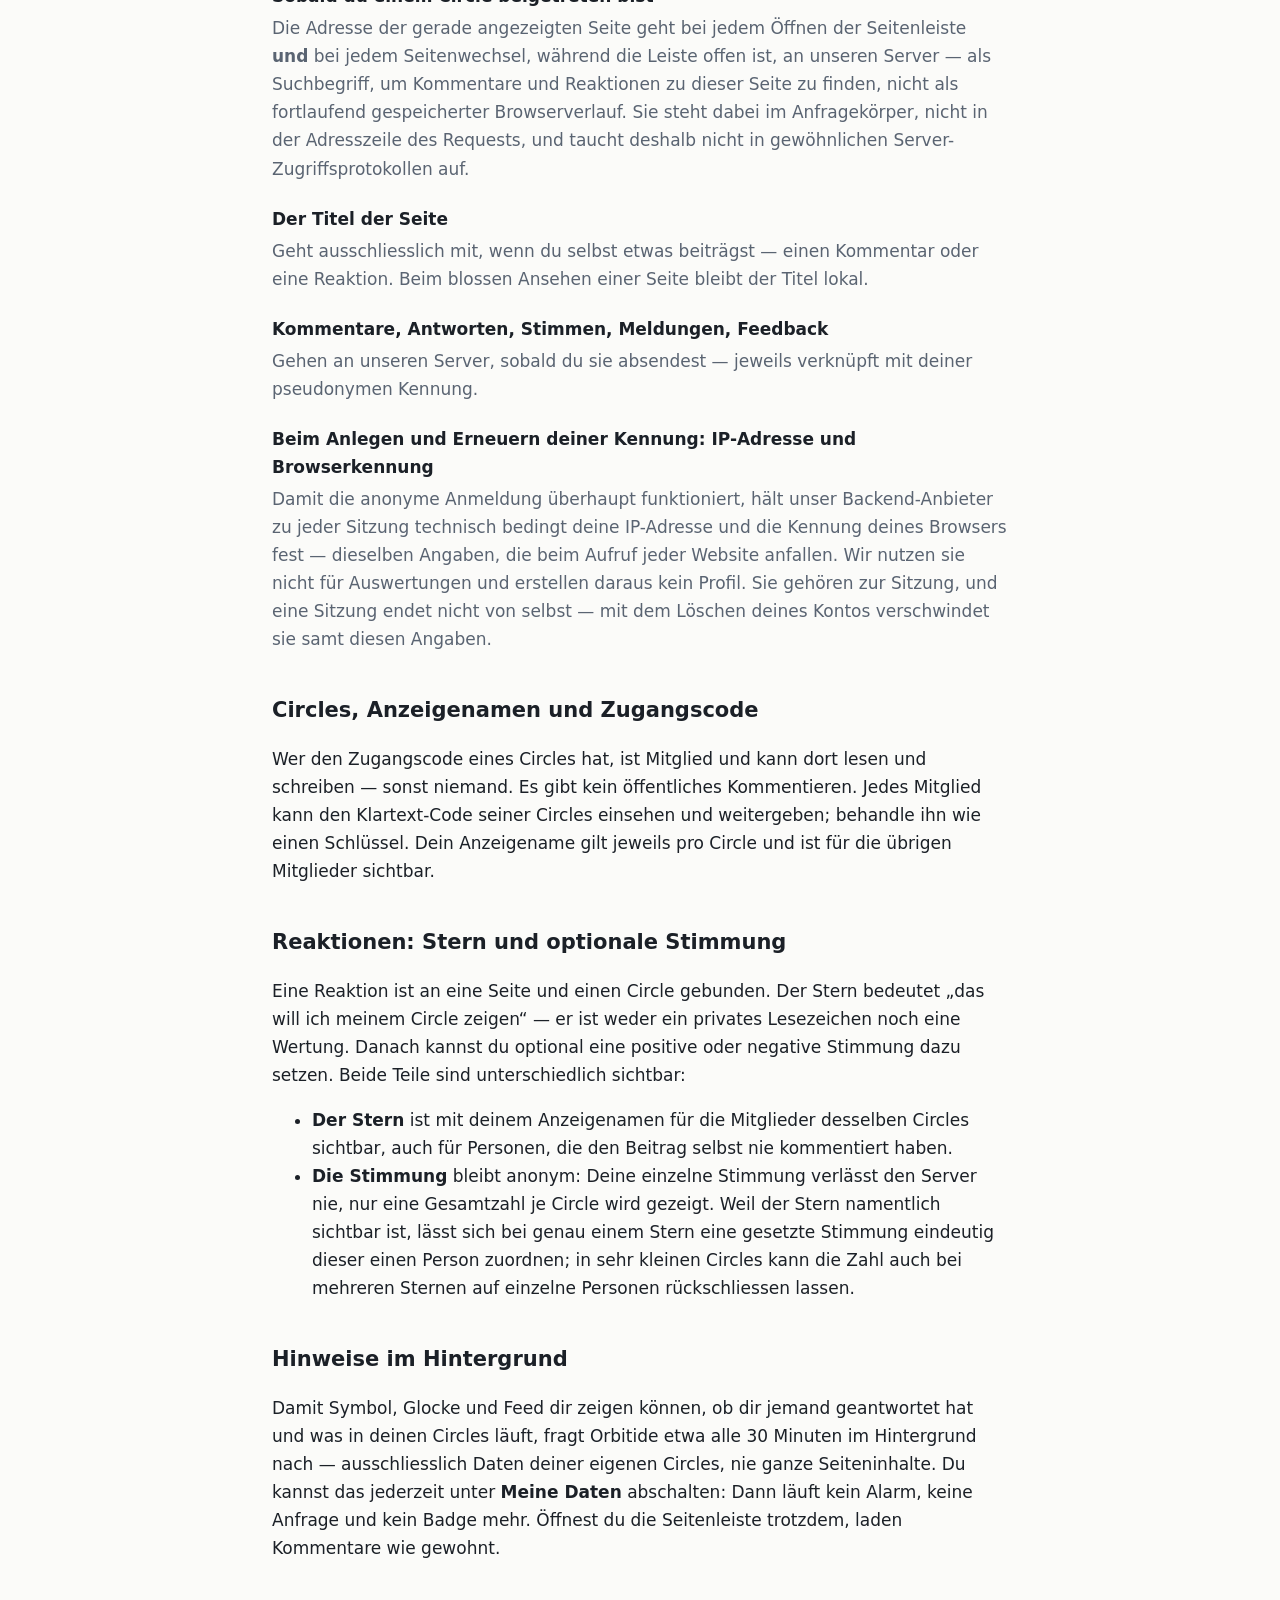
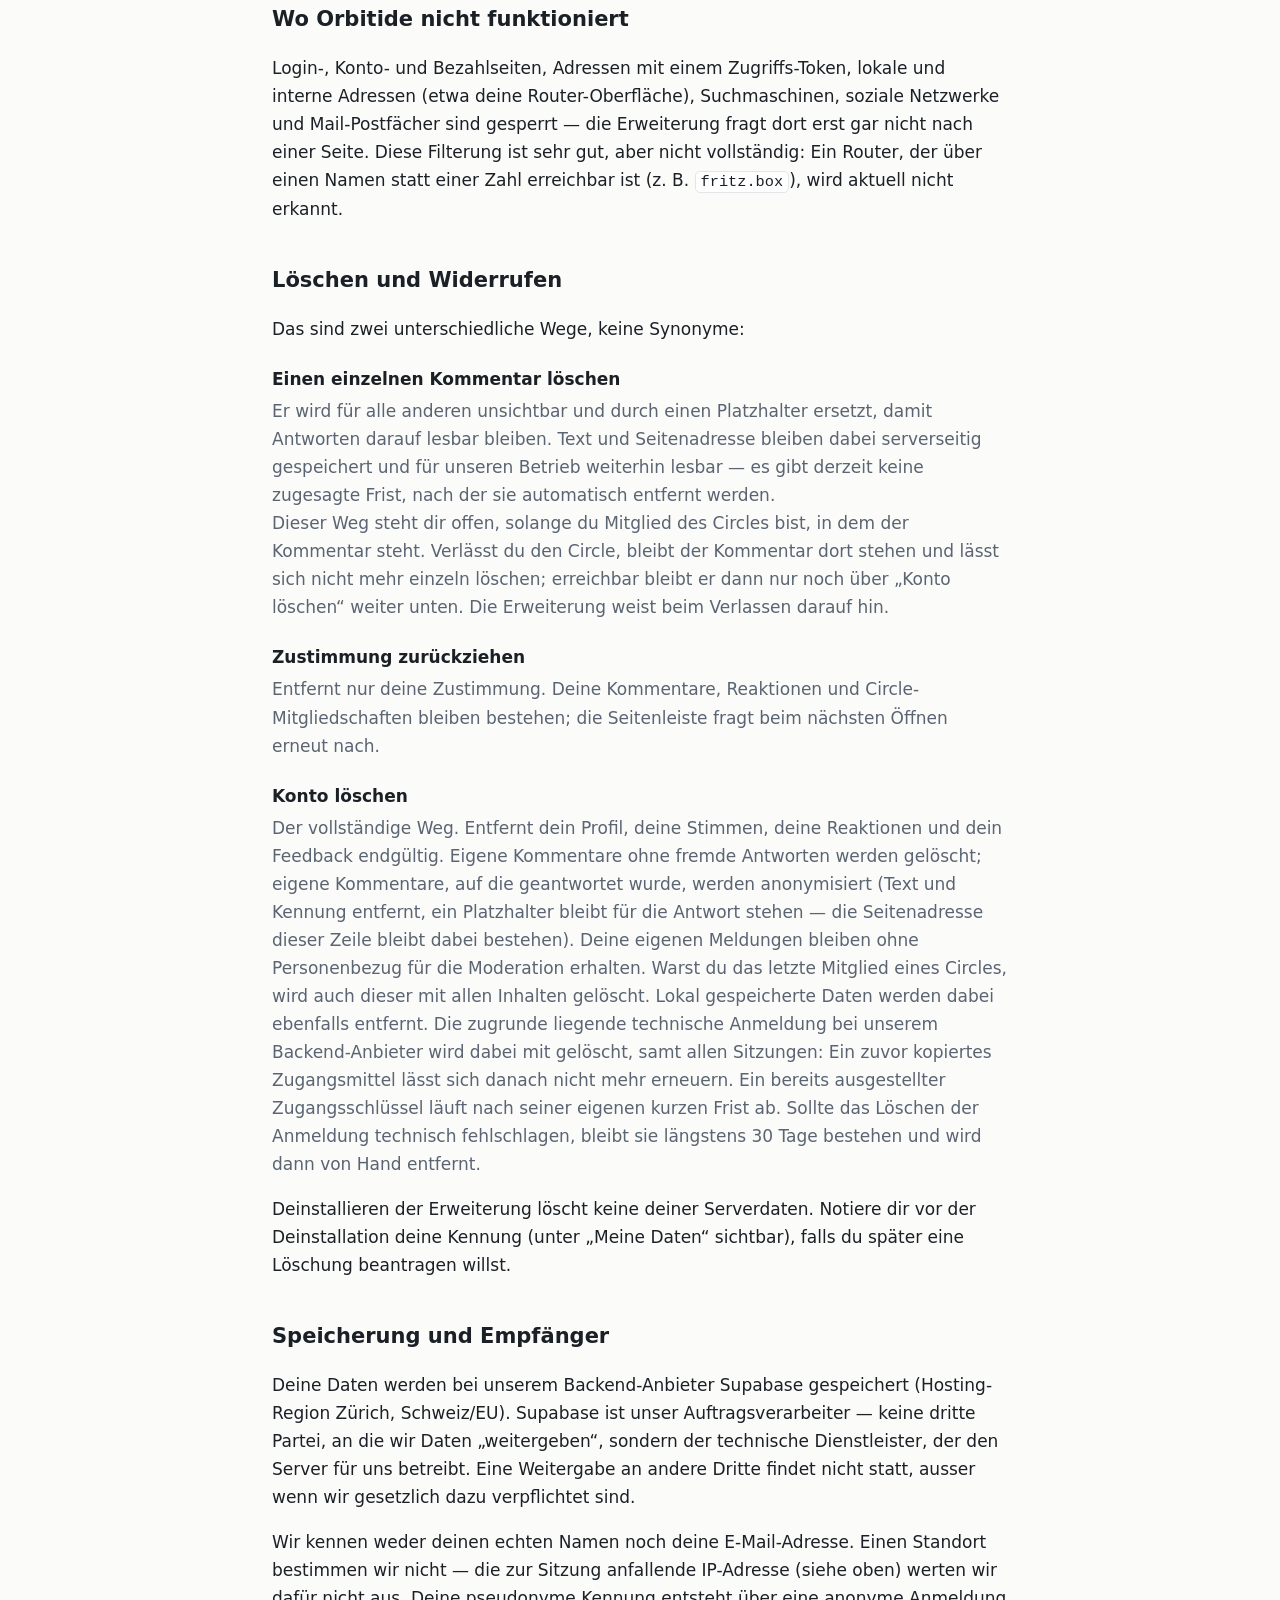
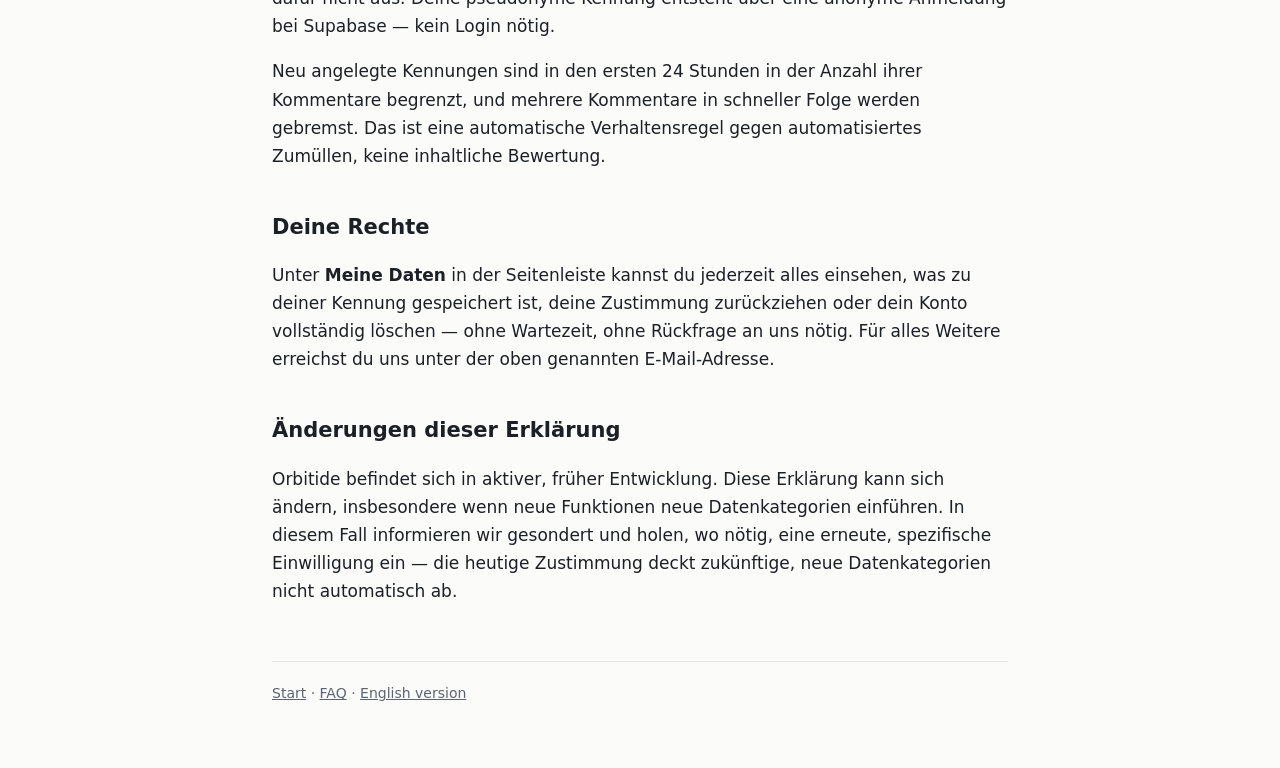
==== commit 9da60d5c: "Verbindungsdaten in Datenschutzerklaerung benennen nennen jetzt die je Sitzung technisch anfallende " ====
--- a/datenschutz.html
+++ b/datenschutz.html
@@ -105,6 +105,16 @@
   <dt>Kommentare, Antworten, Stimmen, Meldungen, Feedback</dt>
   <dd>Gehen an unseren Server, sobald du sie absendest — jeweils verknüpft
       mit deiner pseudonymen Kennung.</dd>
+
+  <dt>Beim Anlegen und Erneuern deiner Kennung: IP-Adresse und
+      Browserkennung</dt>
+  <dd>Damit die anonyme Anmeldung überhaupt funktioniert, hält unser
+      Backend-Anbieter zu jeder Sitzung technisch bedingt deine IP-Adresse
+      und die Kennung deines Browsers fest — dieselben Angaben, die beim
+      Aufruf jeder Website anfallen. Wir nutzen sie nicht für Auswertungen
+      und erstellen daraus kein Profil. Sie gehören zur Sitzung, und eine
+      Sitzung endet nicht von selbst — mit dem Löschen deines Kontos
+      verschwindet sie samt diesen Angaben.</dd>
 </dl>
 
 <h2>Circles, Anzeigenamen und Zugangscode</h2>
@@ -215,9 +225,10 @@
   wenn wir gesetzlich dazu verpflichtet sind.
 </p>
 <p>
-  Wir kennen weder deinen echten Namen noch deine E-Mail-Adresse noch
-  deinen Standort. Deine pseudonyme Kennung entsteht über eine anonyme
-  Anmeldung bei Supabase — kein Login nötig.
+  Wir kennen weder deinen echten Namen noch deine E-Mail-Adresse. Einen
+  Standort bestimmen wir nicht — die zur Sitzung anfallende IP-Adresse
+  (siehe oben) werten wir dafür nicht aus. Deine pseudonyme Kennung
+  entsteht über eine anonyme Anmeldung bei Supabase — kein Login nötig.
 </p>
 <p>
   Neu angelegte Kennungen sind in den ersten 24 Stunden in der Anzahl ihrer
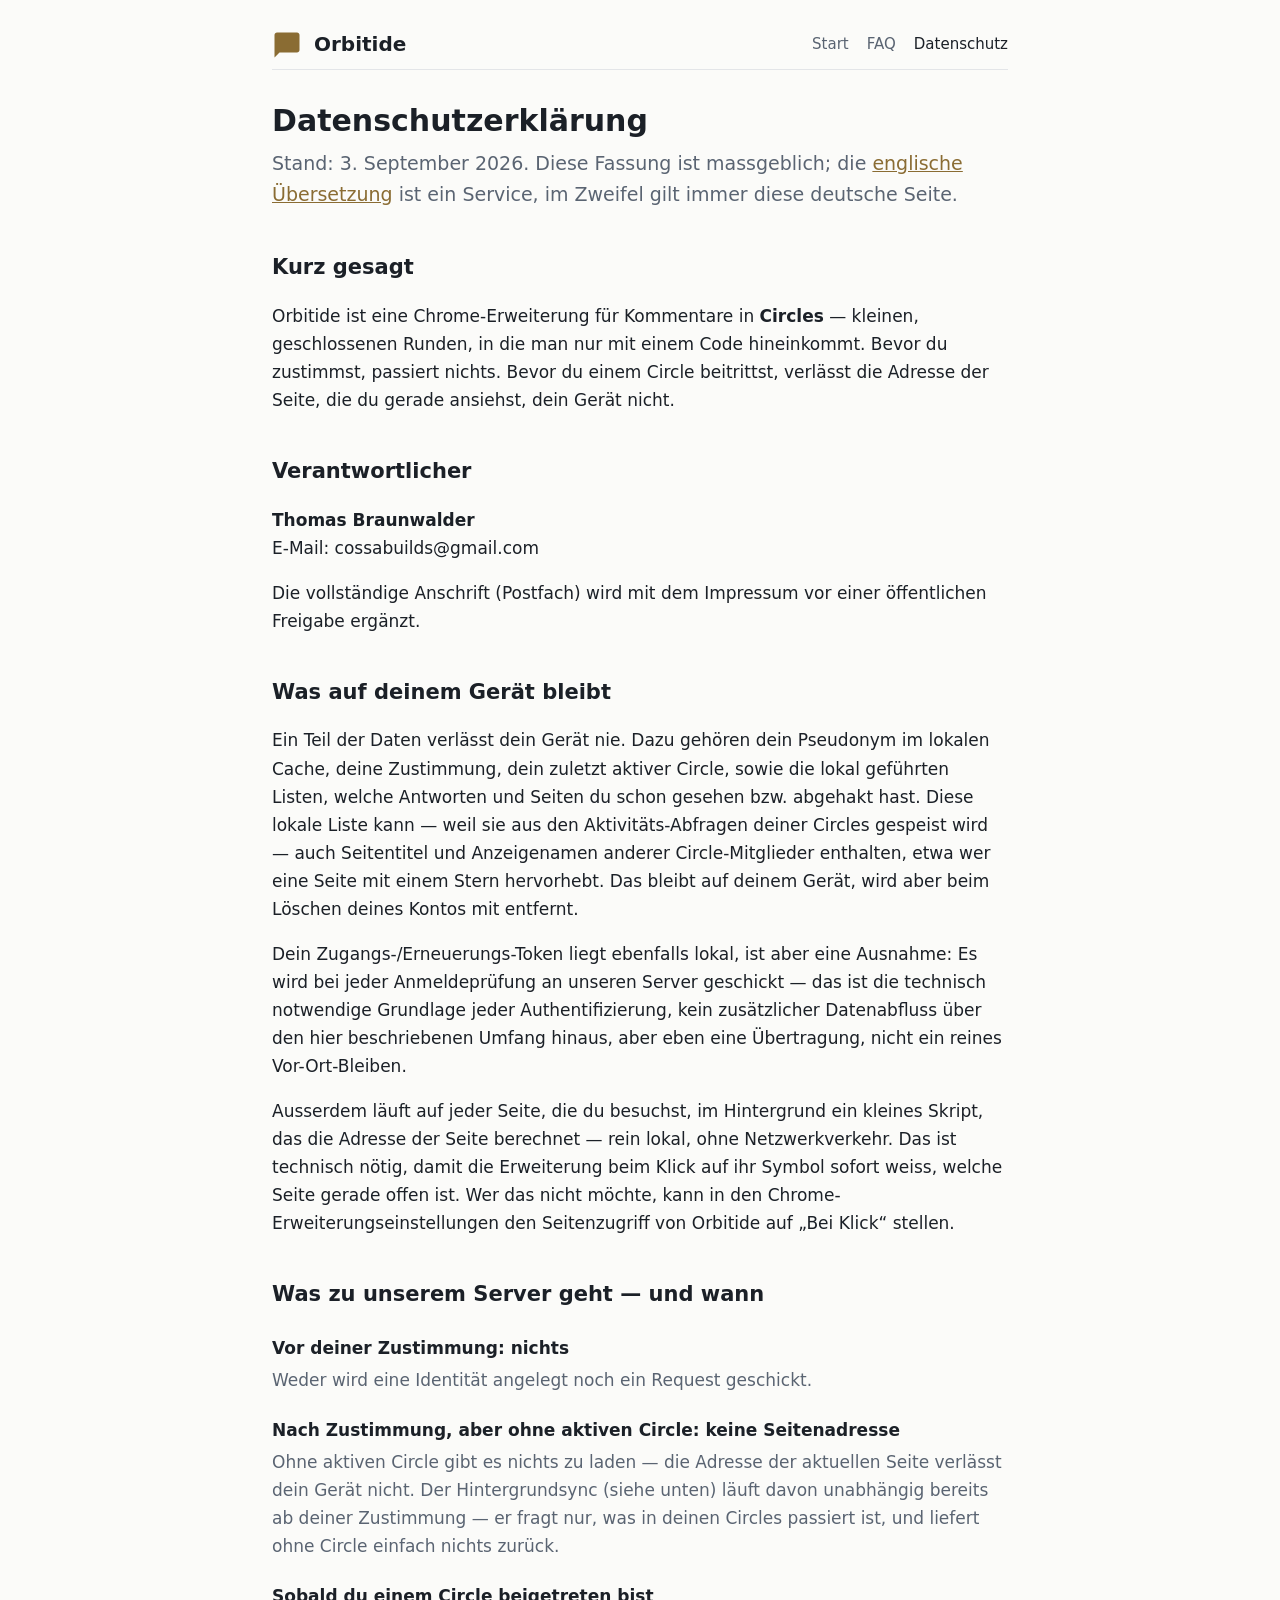
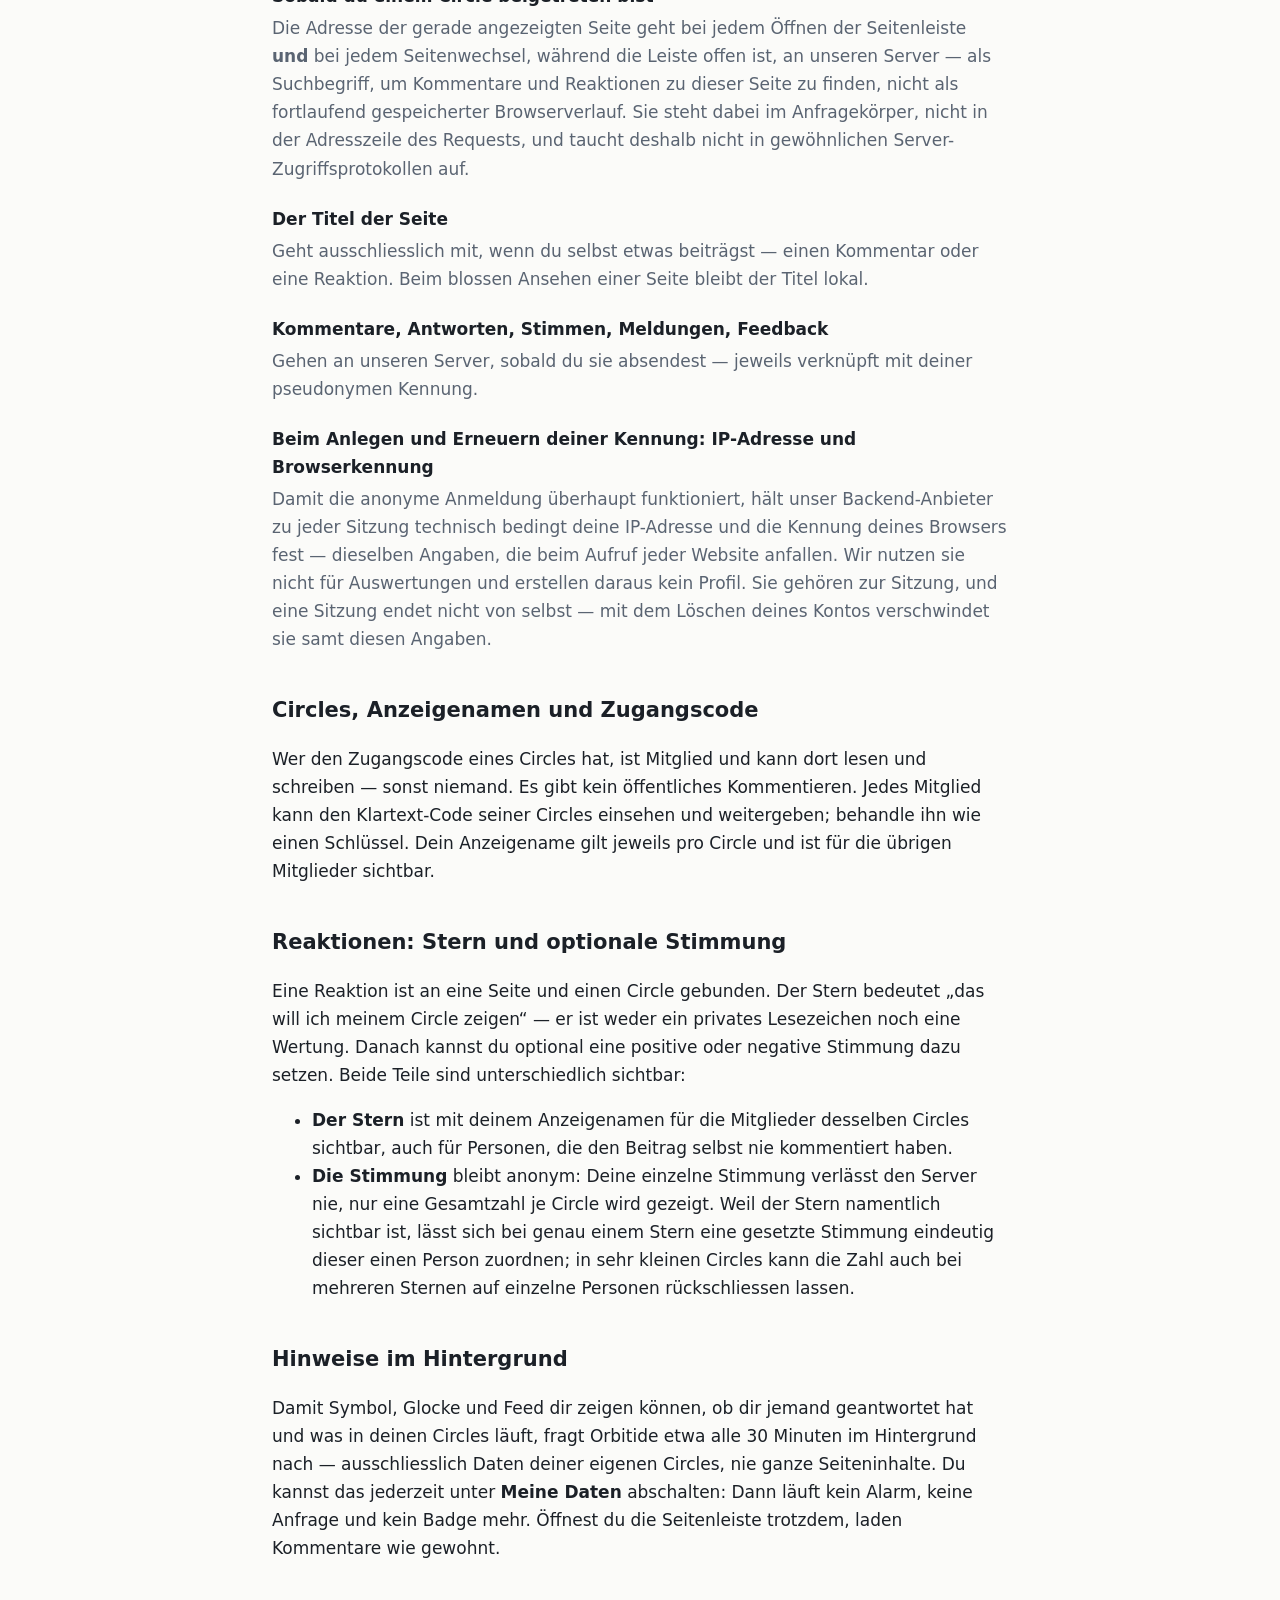
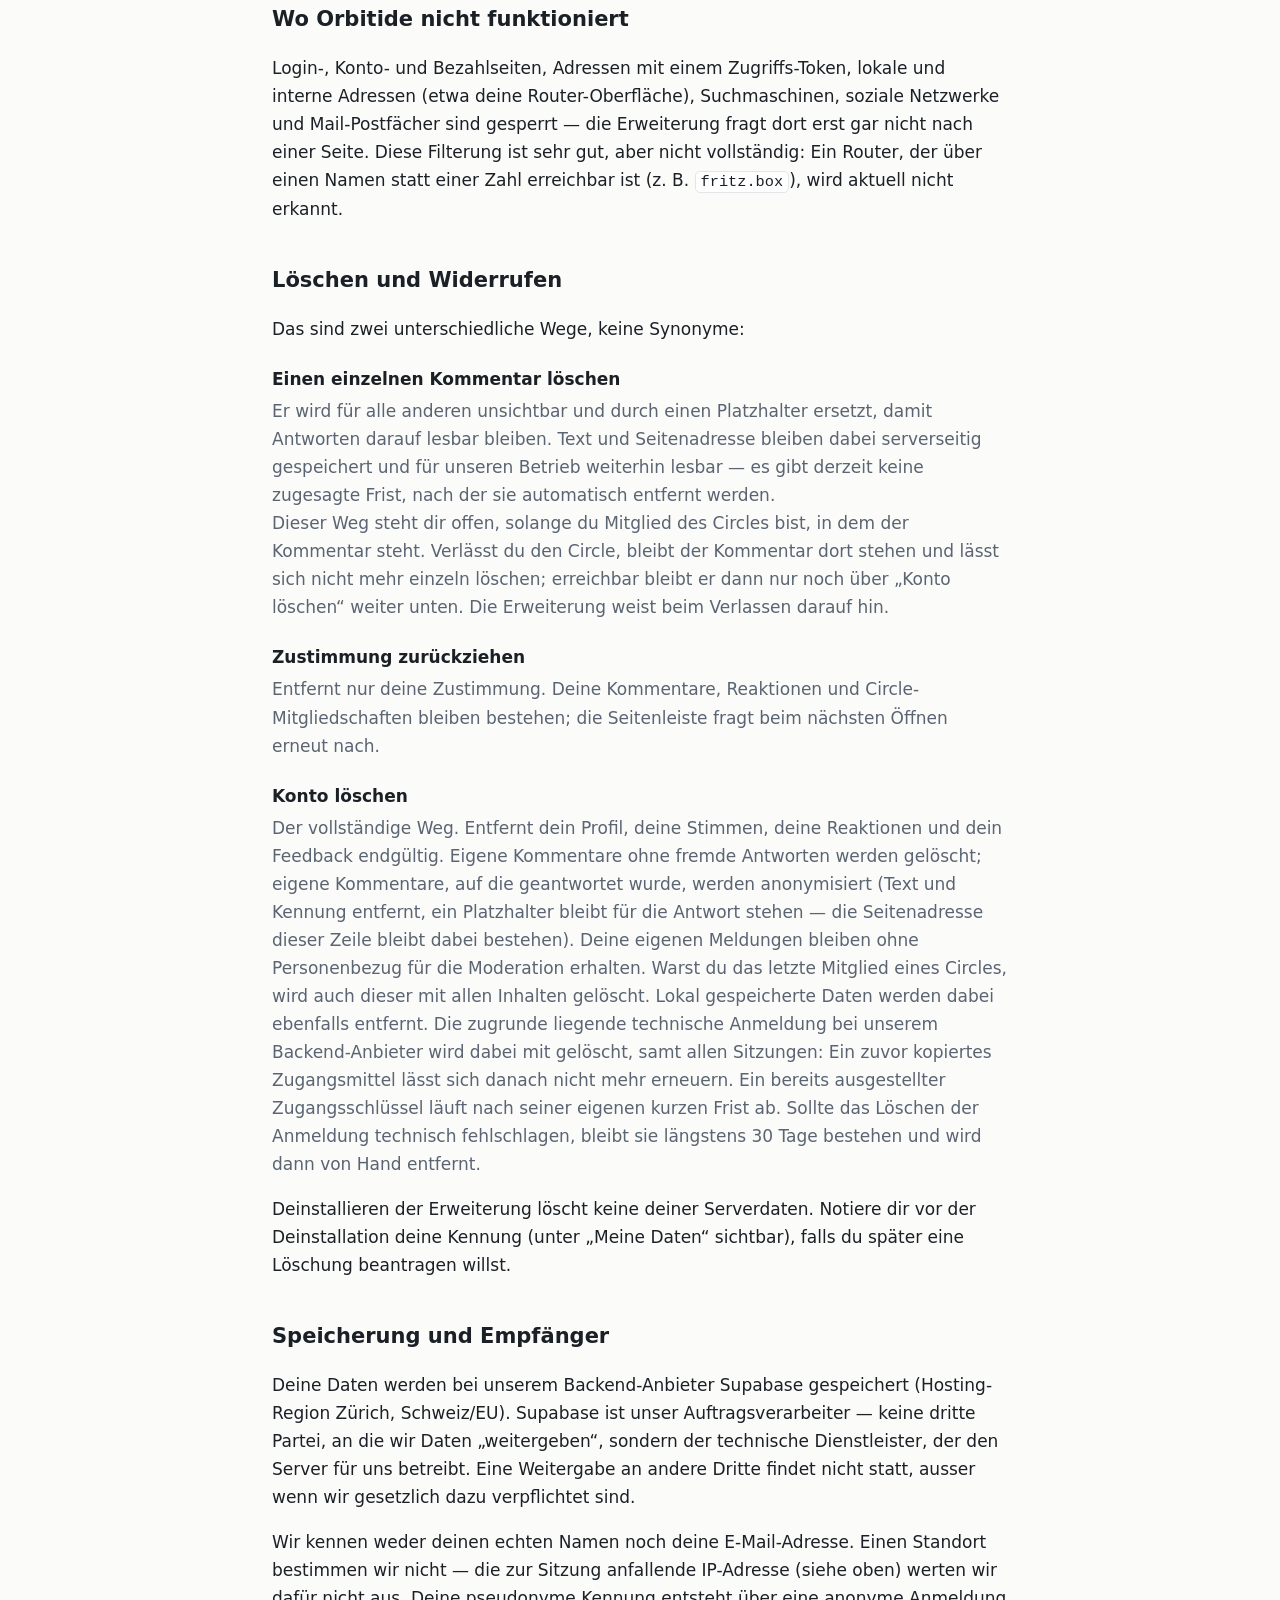
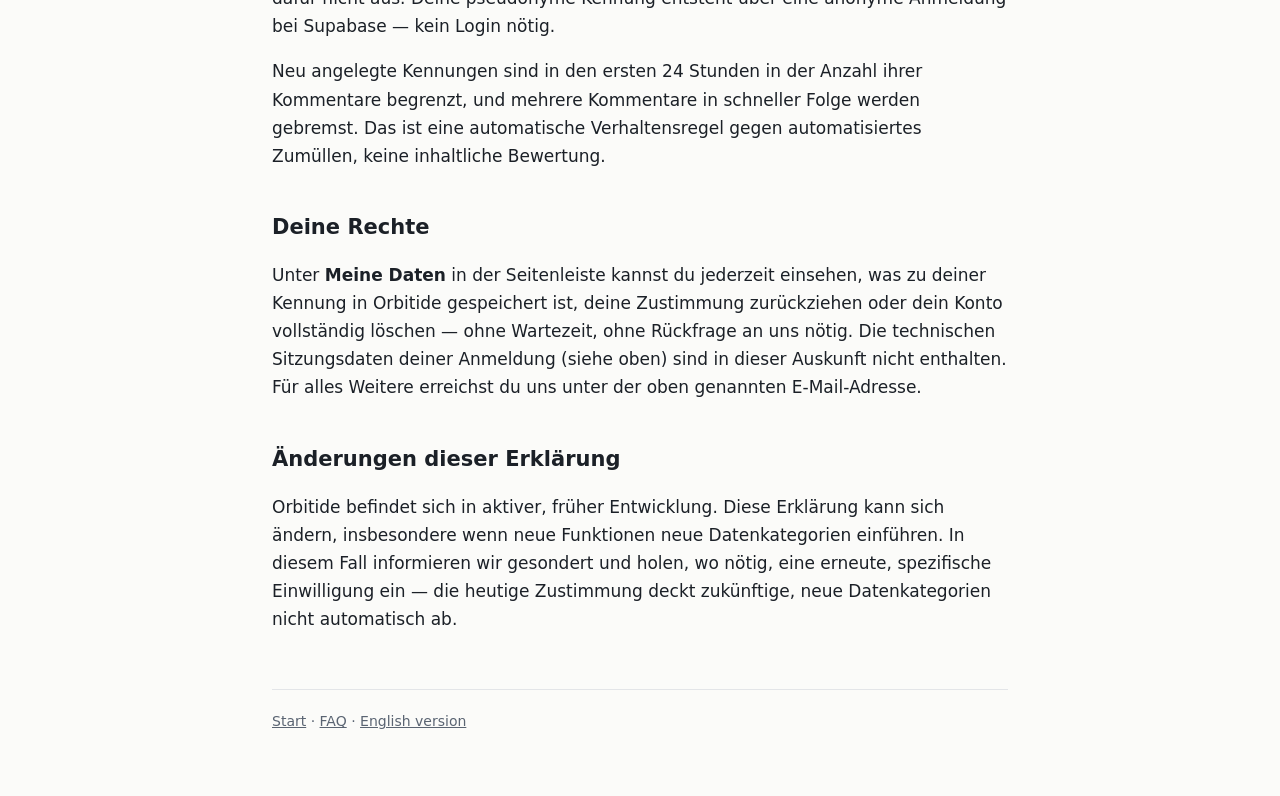
==== commit 59798164: "Auskunftszusage einschraenken und Stand-Datum nachziehen (ROL-07) Der Abschnitt "Deine Rechte" versp" ====
--- a/datenschutz.html
+++ b/datenschutz.html
@@ -25,7 +25,7 @@
 
 <h1>Datenschutzerklärung</h1>
 <p class="lead">
-  Stand: 17. August 2026. Diese Fassung ist massgeblich; die
+  Stand: 3. September 2026. Diese Fassung ist massgeblich; die
   <a href="privacy.html">englische Übersetzung</a> ist ein Service, im
   Zweifel gilt immer diese deutsche Seite.
 </p>
@@ -240,10 +240,12 @@
 <h2>Deine Rechte</h2>
 <p>
   Unter <strong>Meine Daten</strong> in der Seitenleiste kannst du jederzeit
-  alles einsehen, was zu deiner Kennung gespeichert ist, deine Zustimmung
-  zurückziehen oder dein Konto vollständig löschen — ohne Wartezeit, ohne
-  Rückfrage an uns nötig. Für alles Weitere erreichst du uns unter der
-  oben genannten E-Mail-Adresse.
+  einsehen, was zu deiner Kennung in Orbitide gespeichert ist, deine
+  Zustimmung zurückziehen oder dein Konto vollständig löschen — ohne
+  Wartezeit, ohne Rückfrage an uns nötig. Die technischen Sitzungsdaten
+  deiner Anmeldung (siehe oben) sind in dieser Auskunft nicht enthalten.
+  Für alles Weitere erreichst du uns unter der oben genannten
+  E-Mail-Adresse.
 </p>
 
 <h2>Änderungen dieser Erklärung</h2>
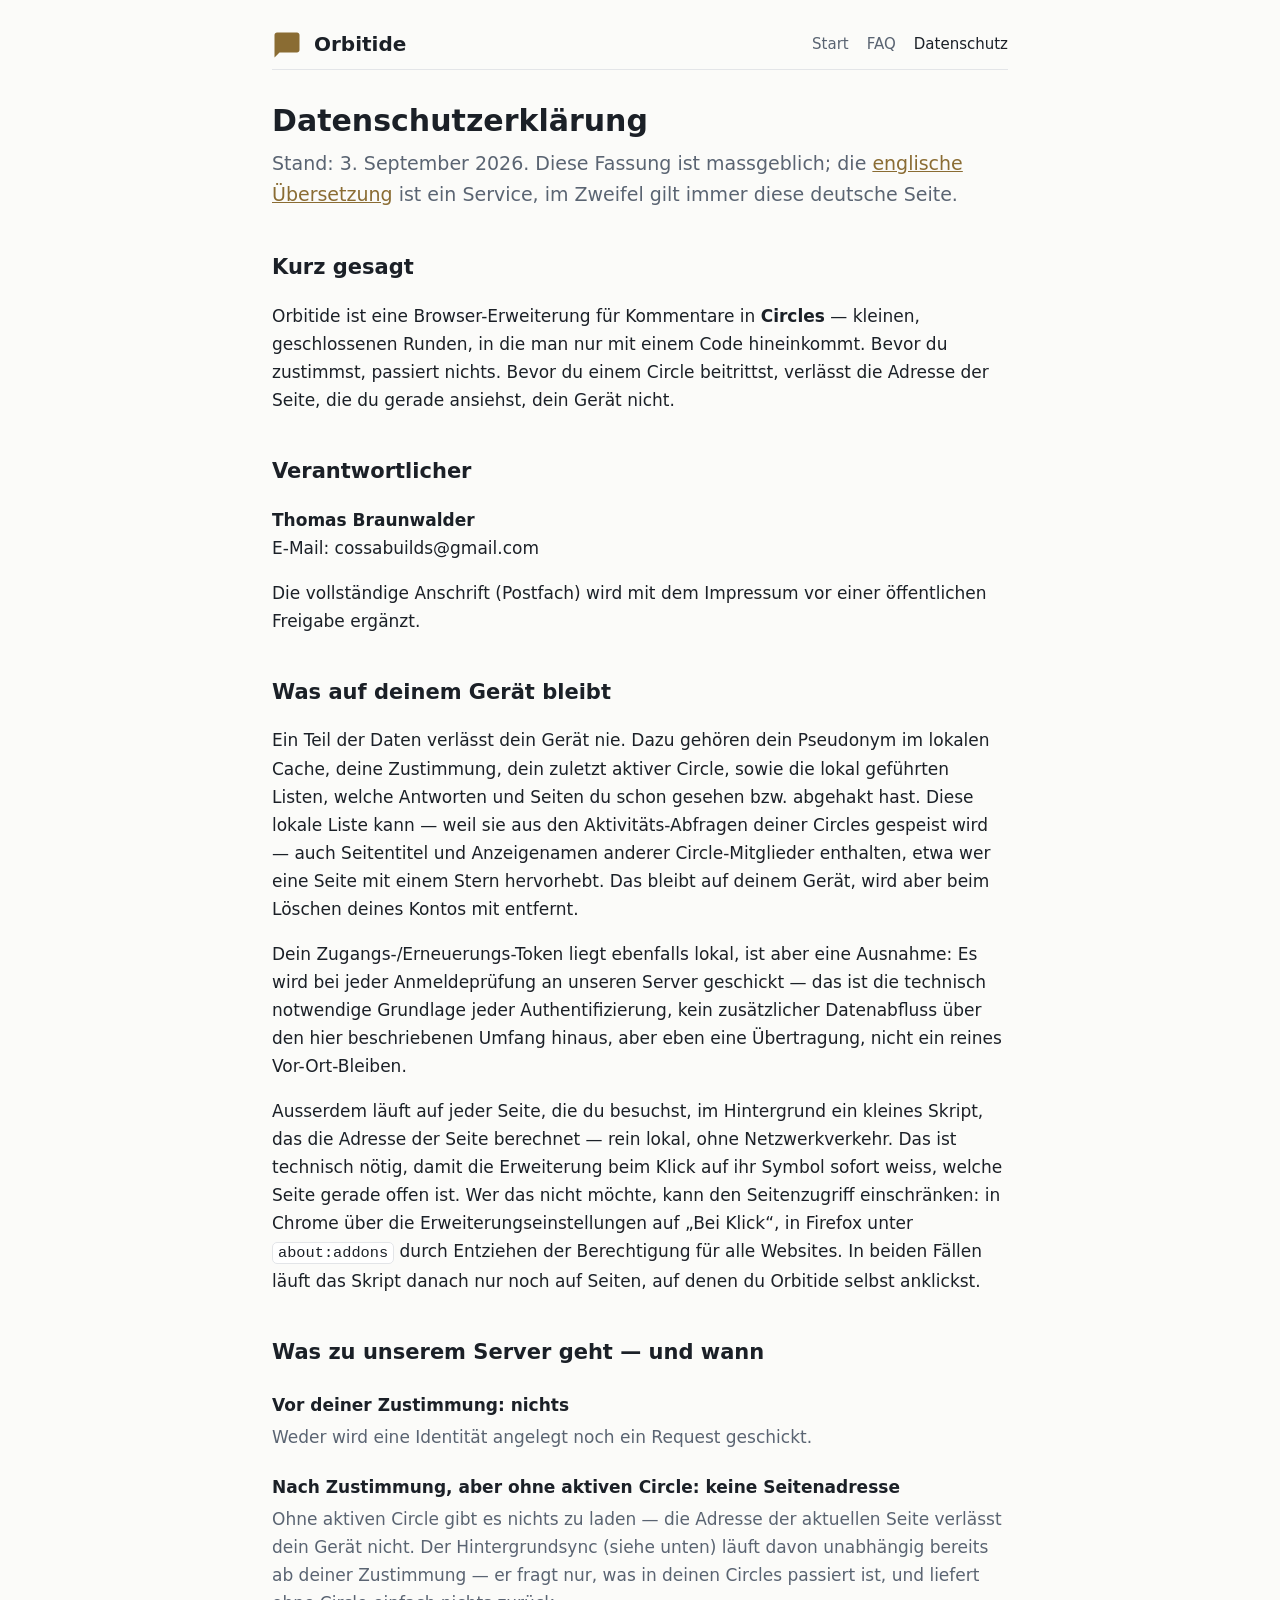
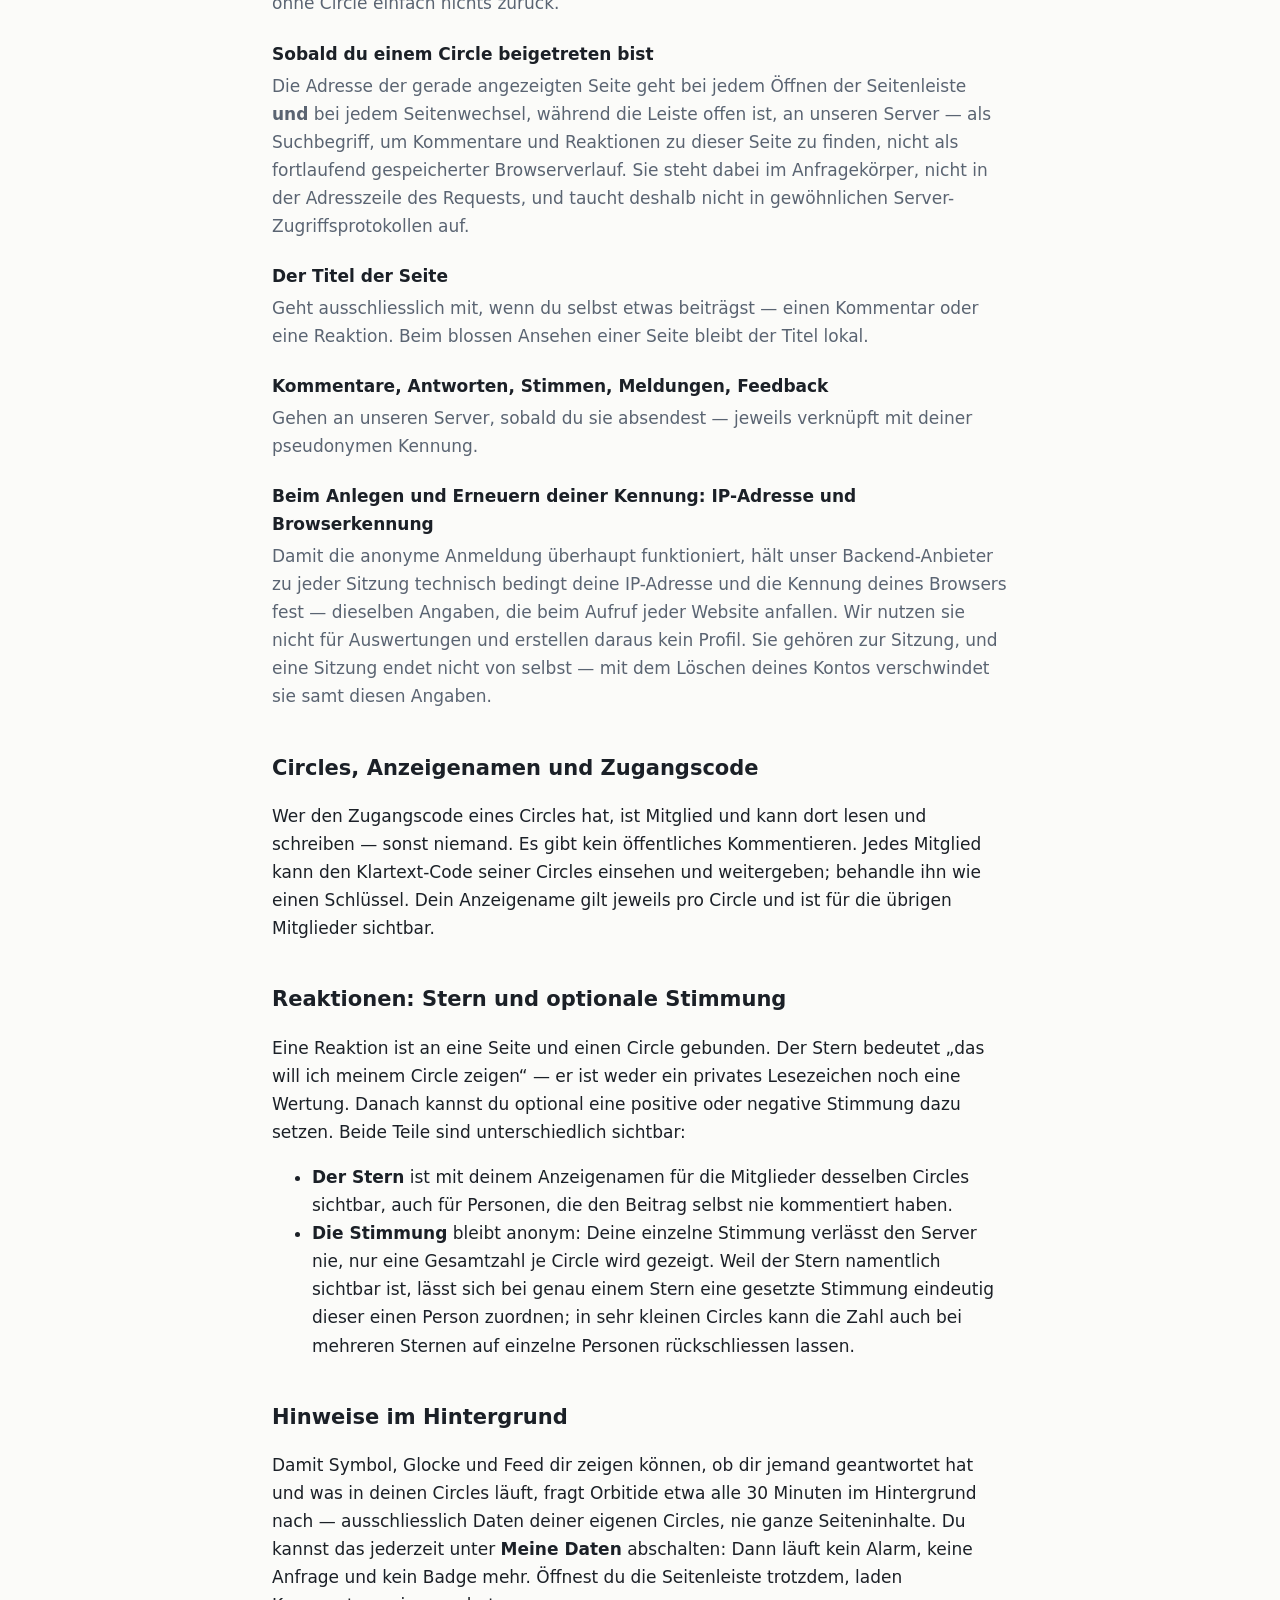
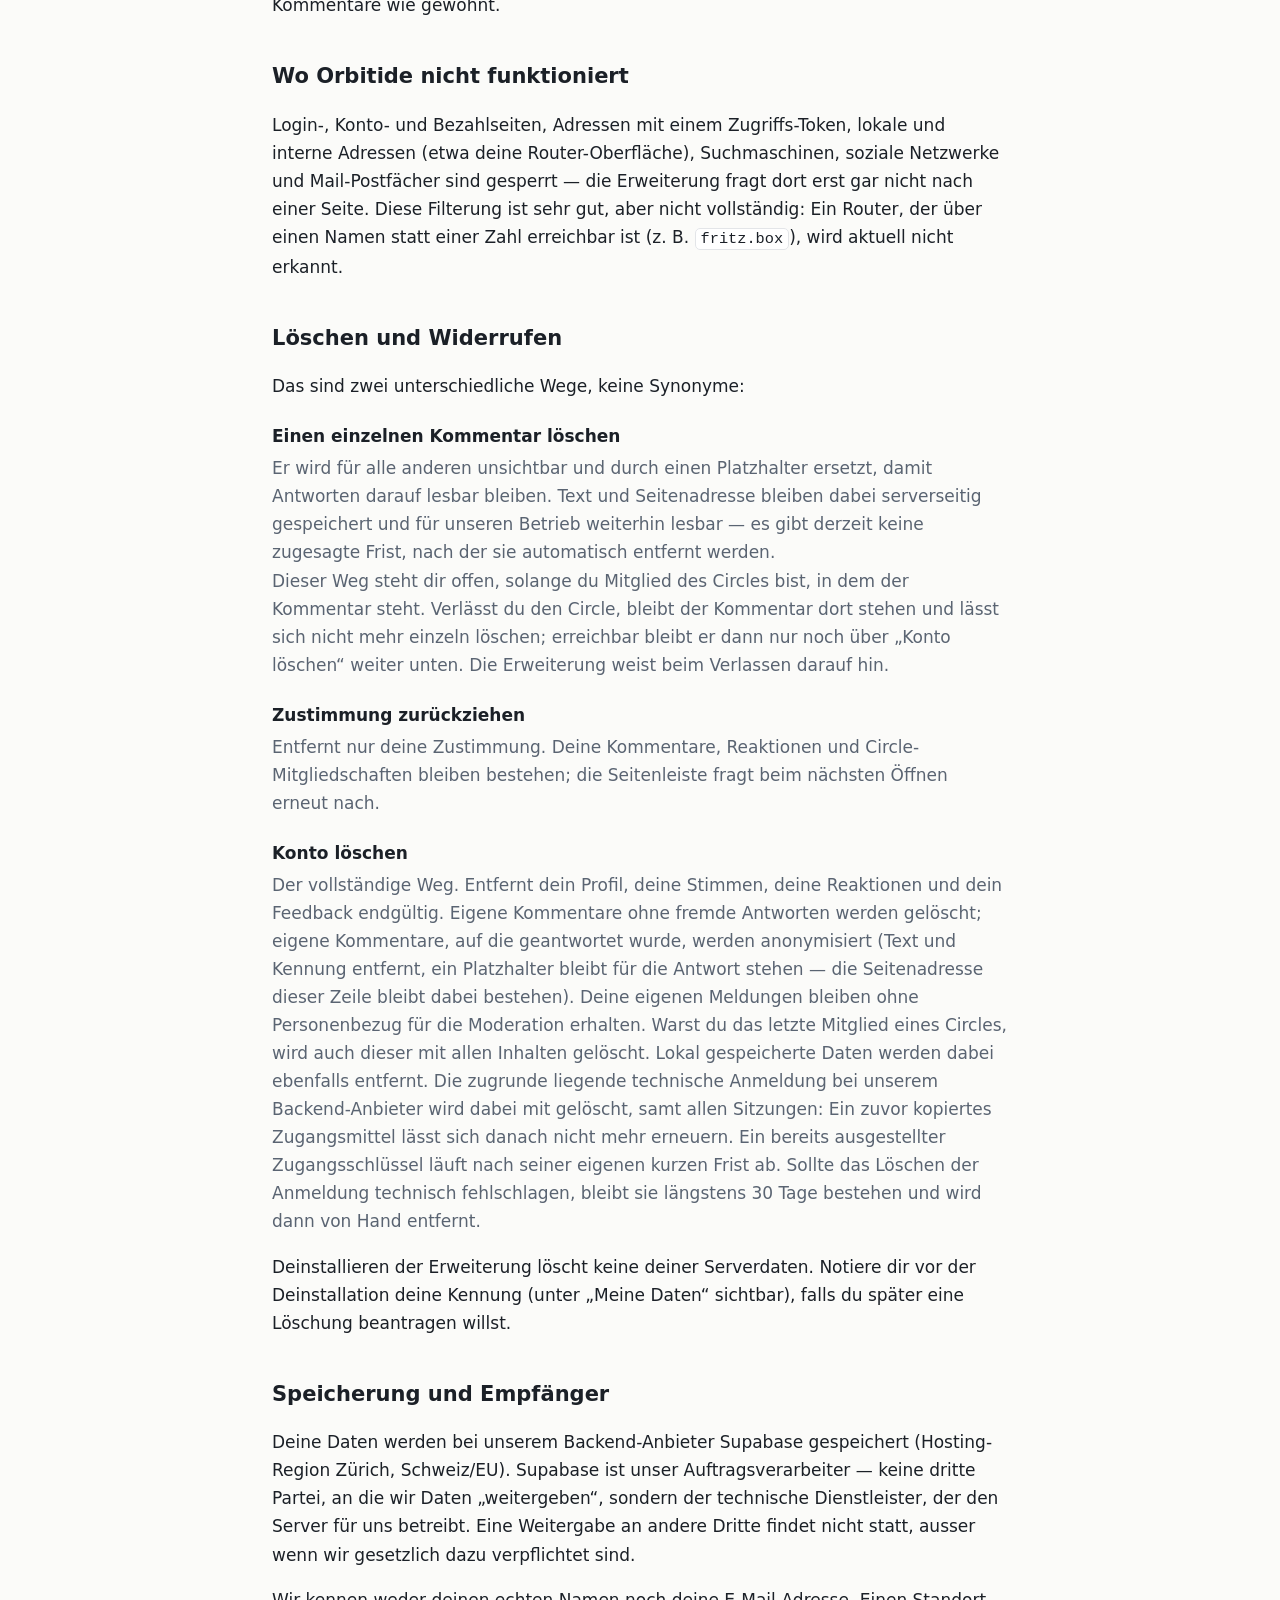
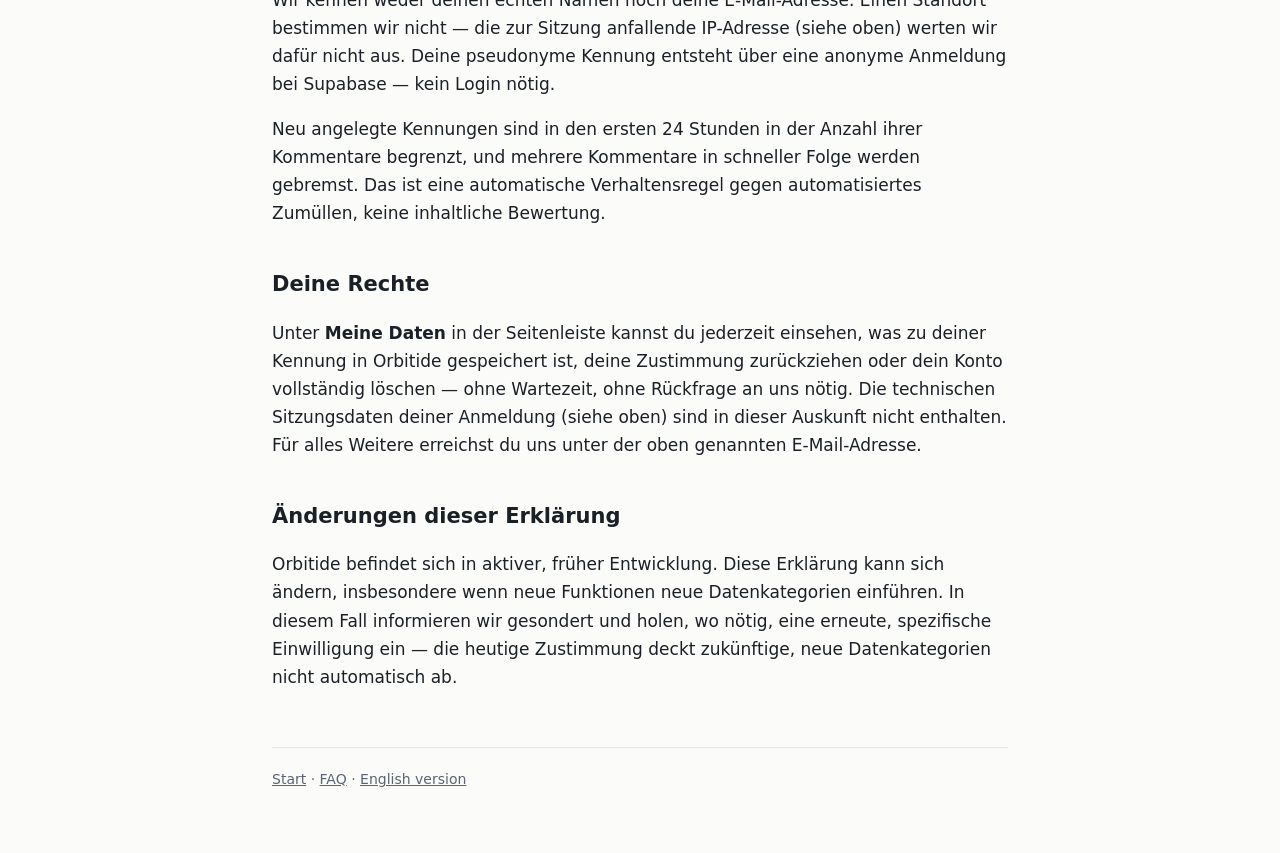
==== commit 48ab92ff: "Datenschutzerklärung browserneutral formulieren (FF-01)" ====
--- a/datenschutz.html
+++ b/datenschutz.html
@@ -32,7 +32,7 @@
 
 <h2>Kurz gesagt</h2>
 <p>
-  Orbitide ist eine Chrome-Erweiterung für Kommentare in
+  Orbitide ist eine Browser-Erweiterung für Kommentare in
   <strong>Circles</strong> — kleinen, geschlossenen Runden, in die man nur
   mit einem Code hineinkommt. Bevor du zustimmst, passiert nichts. Bevor du
   einem Circle beitrittst, verlässt die Adresse der Seite, die du gerade
@@ -72,8 +72,11 @@
   kleines Skript, das die Adresse der Seite berechnet — rein lokal, ohne
   Netzwerkverkehr. Das ist technisch nötig, damit die Erweiterung beim
   Klick auf ihr Symbol sofort weiss, welche Seite gerade offen ist. Wer das
-  nicht möchte, kann in den Chrome-Erweiterungseinstellungen den
-  Seitenzugriff von Orbitide auf „Bei Klick“ stellen.
+  nicht möchte, kann den Seitenzugriff einschränken: in Chrome über die
+  Erweiterungseinstellungen auf „Bei Klick“, in Firefox unter
+  <code>about:addons</code> durch Entziehen der Berechtigung für alle
+  Websites. In beiden Fällen läuft das Skript danach nur noch auf Seiten,
+  auf denen du Orbitide selbst anklickst.
 </p>
 
 <h2>Was zu unserem Server geht — und wann</h2>
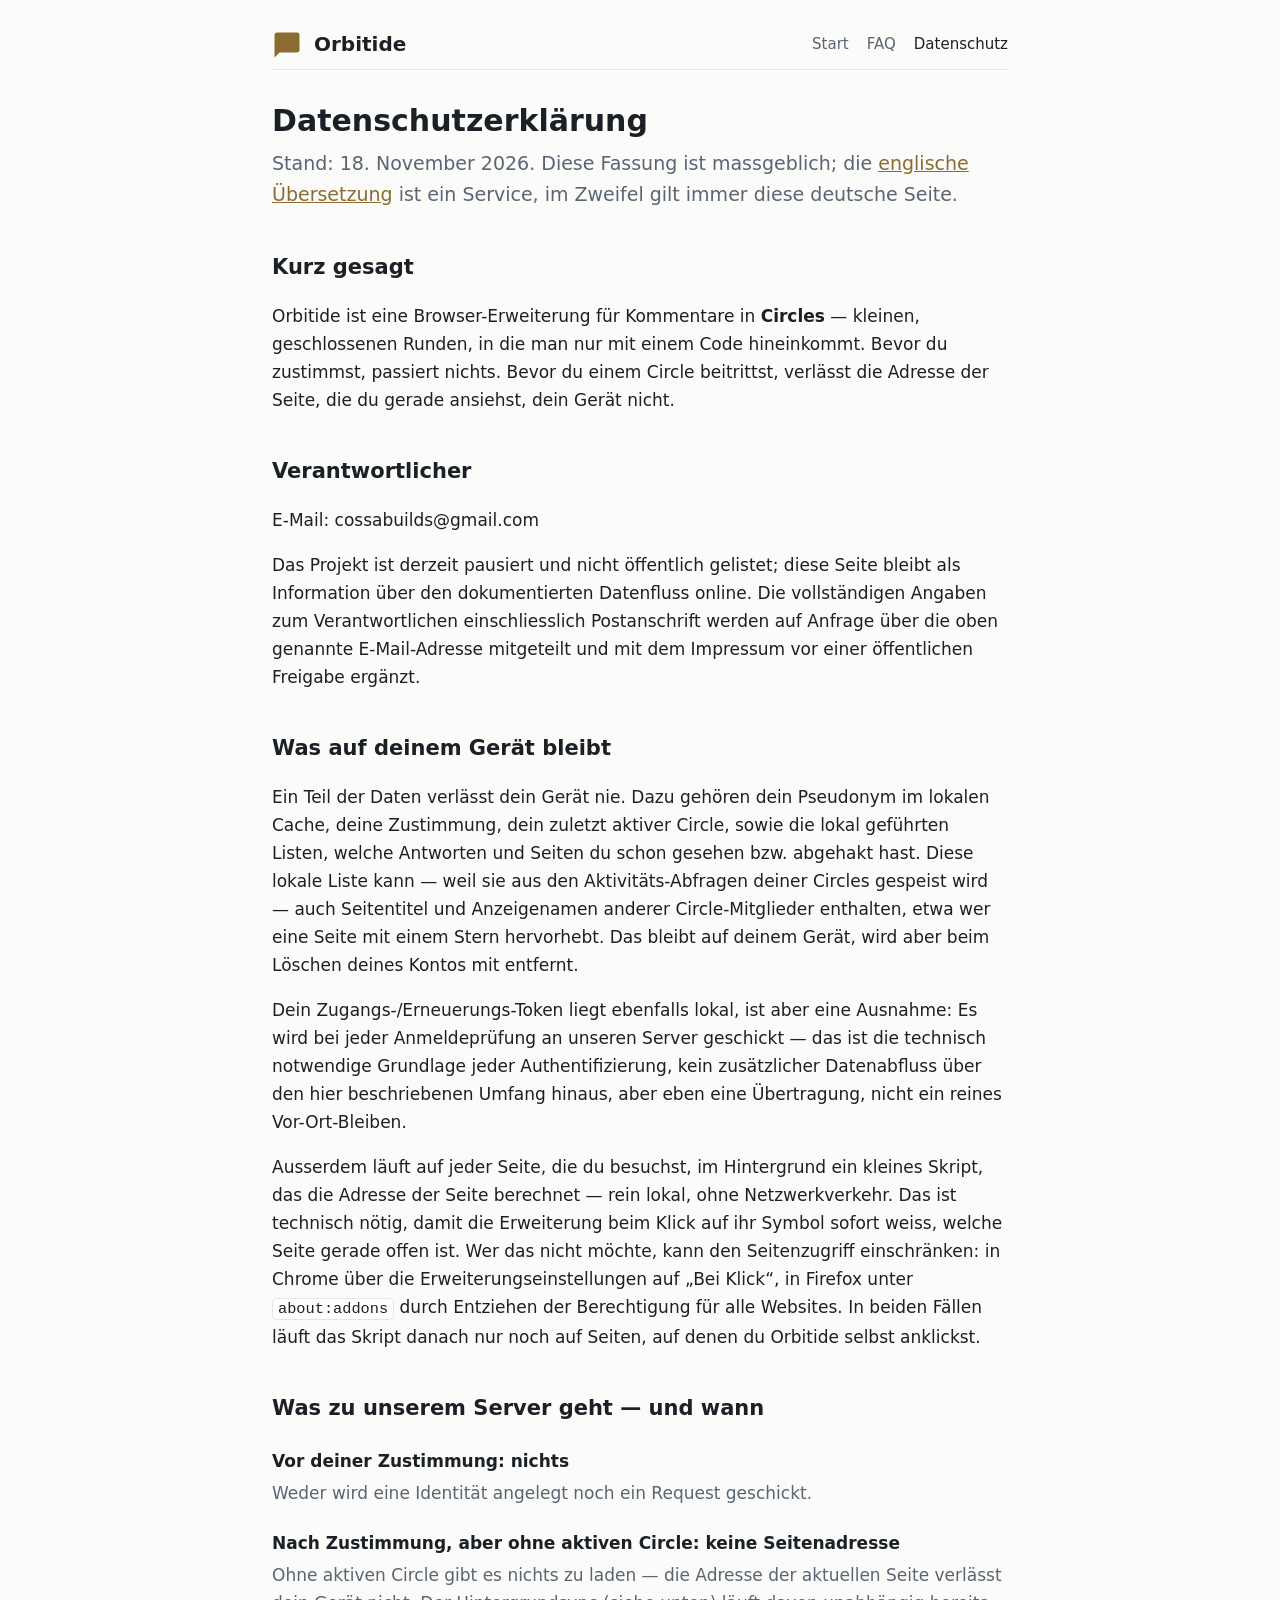
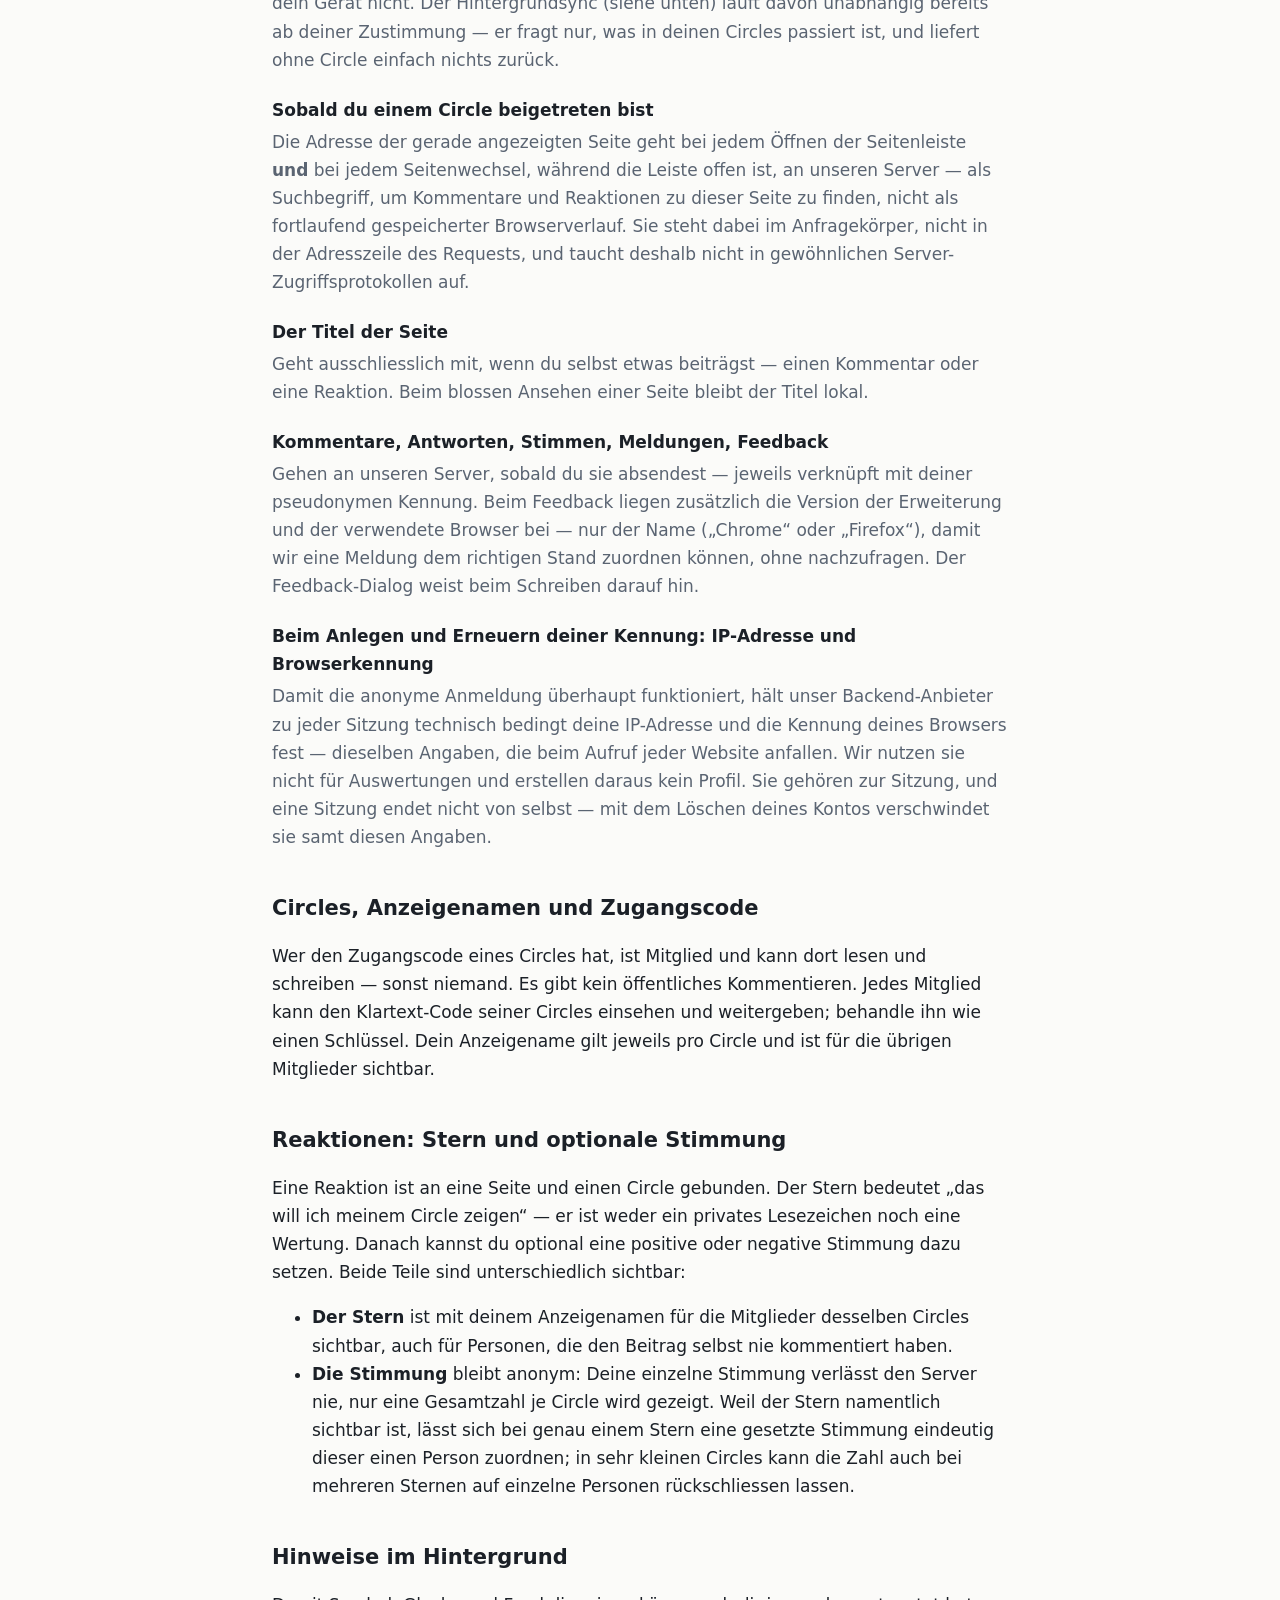
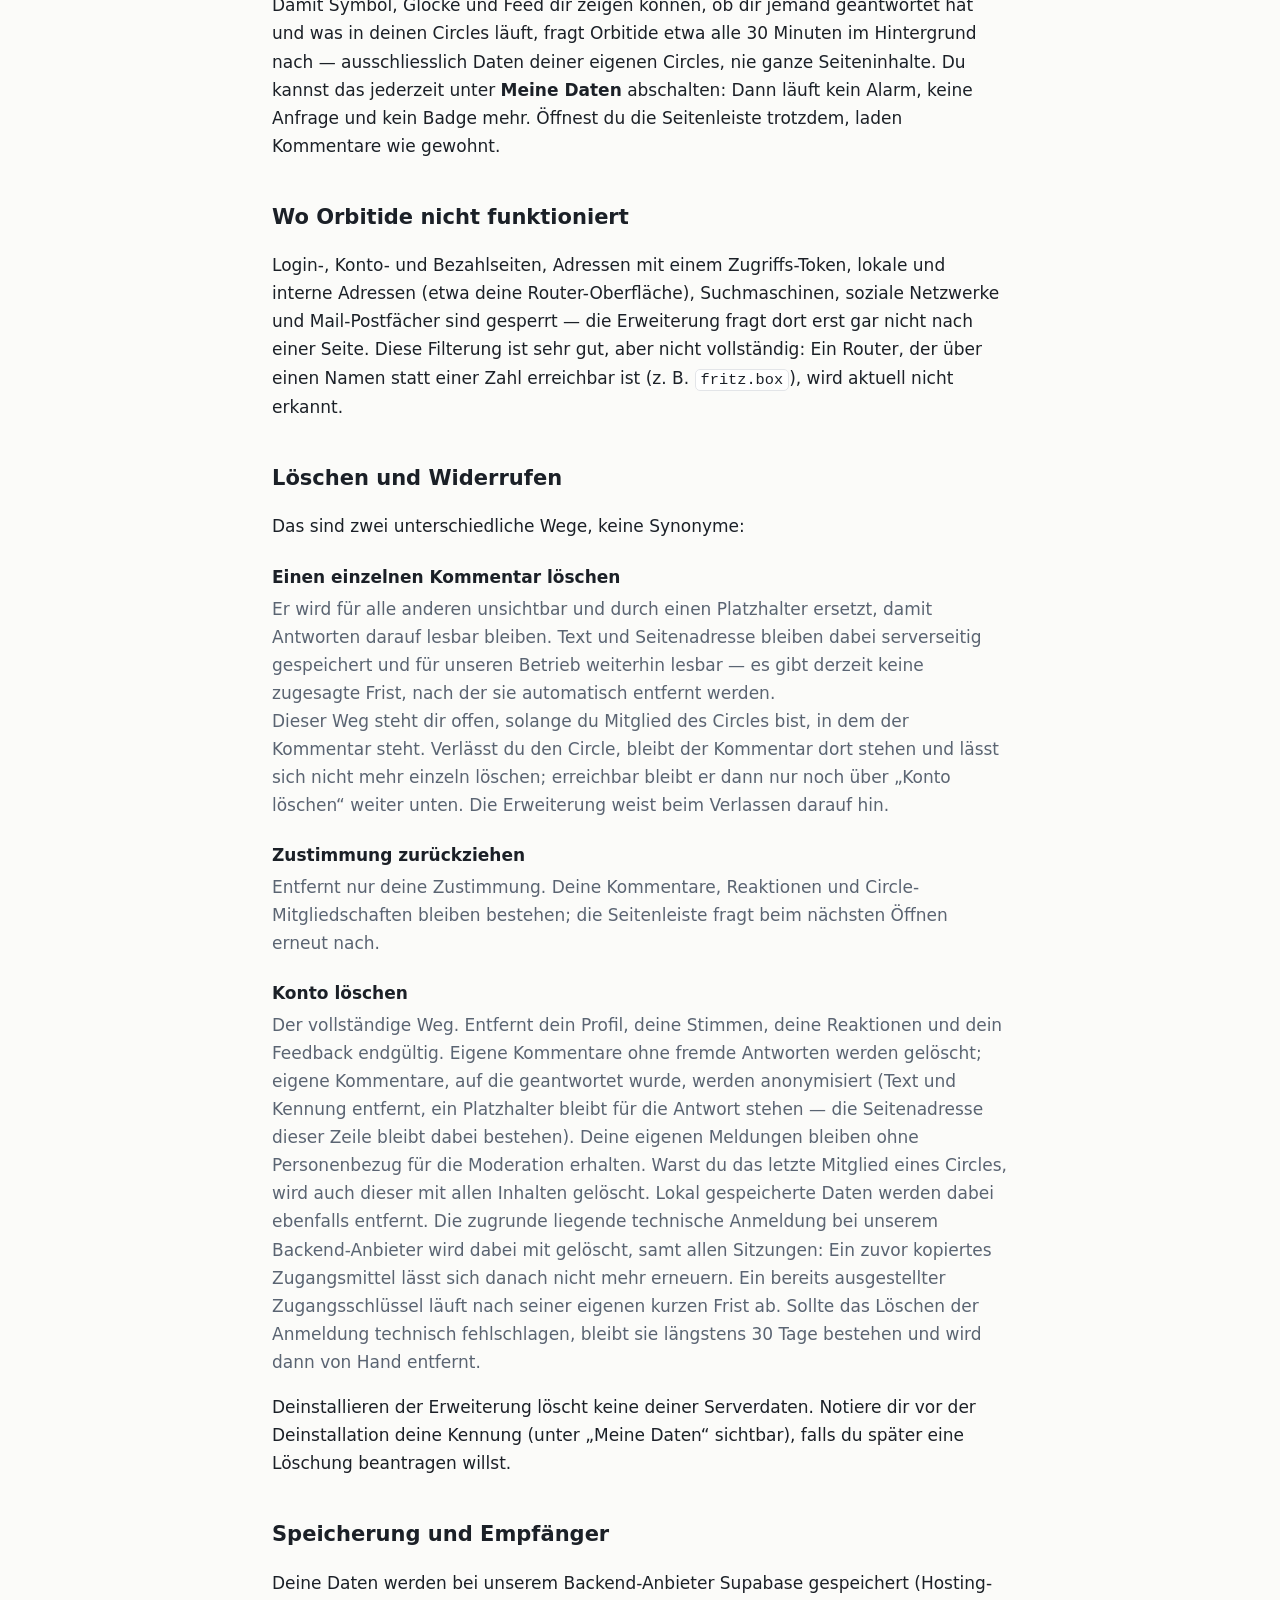
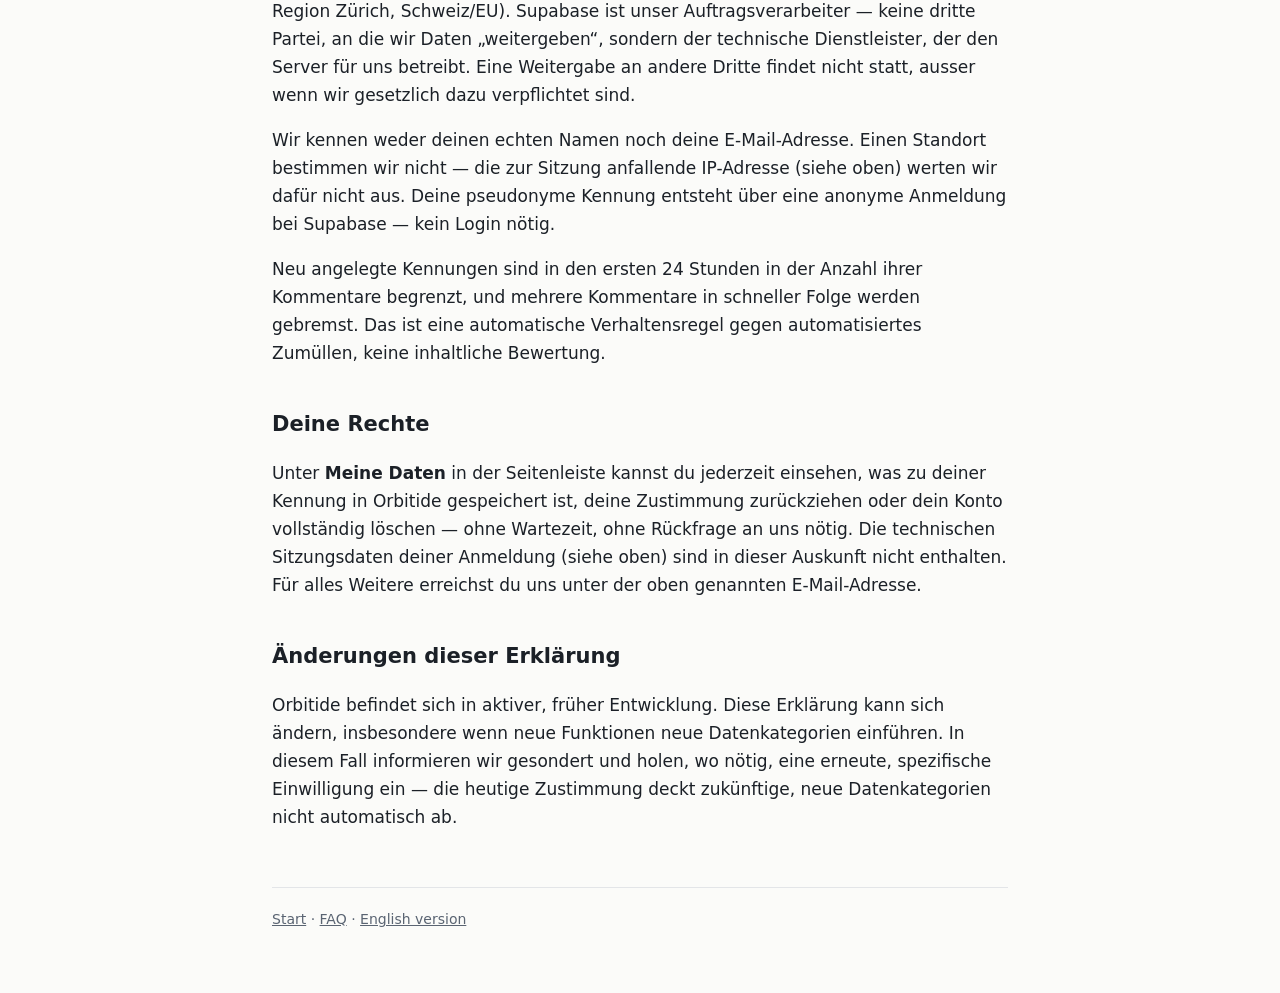
==== commit 08294c3a: "Add files via upload" ====
--- a/datenschutz.html
+++ b/datenschutz.html
@@ -1,271 +1,278 @@
-<!DOCTYPE html>
-<html lang="de">
-<head>
-<meta charset="UTF-8">
-<meta name="viewport" content="width=device-width, initial-scale=1">
-<meta name="robots" content="noindex, noarchive">
-<title>Datenschutzerklärung — Orbitide</title>
-<meta name="description" content="Was Orbitide lokal speichert, was an den Server geht und wann, und wie du deine Daten löschst.">
-<link rel="stylesheet" href="style.css">
-</head>
-<body>
-<div class="wrap">
-
-<header>
-  <svg class="logo" viewBox="0 0 24 24" fill="none" xmlns="http://www.w3.org/2000/svg" aria-hidden="true">
-    <path d="M20 2H4C2.9 2 2 2.9 2 4V22L6 18H20C21.1 18 22 17.1 22 16V4C22 2.9 21.1 2 20 2Z" fill="currentColor"/>
-  </svg>
-  <span class="brand">Orbitide</span>
-  <nav>
-    <a href="index.html">Start</a>
-    <a href="faq.html">FAQ</a>
-    <a href="datenschutz.html" aria-current="page">Datenschutz</a>
-  </nav>
-</header>
-
-<h1>Datenschutzerklärung</h1>
-<p class="lead">
-  Stand: 3. September 2026. Diese Fassung ist massgeblich; die
-  <a href="privacy.html">englische Übersetzung</a> ist ein Service, im
-  Zweifel gilt immer diese deutsche Seite.
-</p>
-
-<h2>Kurz gesagt</h2>
-<p>
-  Orbitide ist eine Browser-Erweiterung für Kommentare in
-  <strong>Circles</strong> — kleinen, geschlossenen Runden, in die man nur
-  mit einem Code hineinkommt. Bevor du zustimmst, passiert nichts. Bevor du
-  einem Circle beitrittst, verlässt die Adresse der Seite, die du gerade
-  ansiehst, dein Gerät nicht.
-</p>
-
-<h2>Verantwortlicher</h2>
-<p>
-  <strong>Thomas Braunwalder</strong><br>
-  E-Mail: cossabuilds@gmail.com
-</p>
-<p>
-  Die vollständige Anschrift (Postfach) wird mit dem Impressum vor einer
-  öffentlichen Freigabe ergänzt.
-</p>
-
-<h2>Was auf deinem Gerät bleibt</h2>
-<p>
-  Ein Teil der Daten verlässt dein Gerät nie. Dazu gehören dein Pseudonym
-  im lokalen Cache, deine Zustimmung, dein zuletzt aktiver Circle, sowie
-  die lokal geführten Listen, welche Antworten und Seiten du schon gesehen
-  bzw. abgehakt hast. Diese lokale Liste kann — weil sie aus den
-  Aktivitäts-Abfragen deiner Circles gespeist wird — auch Seitentitel und
-  Anzeigenamen anderer Circle-Mitglieder enthalten, etwa wer eine Seite mit
-  einem Stern hervorhebt. Das bleibt auf deinem Gerät, wird aber beim
-  Löschen deines Kontos mit entfernt.
-</p>
-<p>
-  Dein Zugangs-/Erneuerungs-Token liegt ebenfalls lokal, ist aber eine
-  Ausnahme: Es wird bei jeder Anmeldeprüfung an unseren Server geschickt —
-  das ist die technisch notwendige Grundlage jeder Authentifizierung, kein
-  zusätzlicher Datenabfluss über den hier beschriebenen Umfang hinaus,
-  aber eben eine Übertragung, nicht ein reines Vor-Ort-Bleiben.
-</p>
-<p>
-  Ausserdem läuft auf jeder Seite, die du besuchst, im Hintergrund ein
-  kleines Skript, das die Adresse der Seite berechnet — rein lokal, ohne
-  Netzwerkverkehr. Das ist technisch nötig, damit die Erweiterung beim
-  Klick auf ihr Symbol sofort weiss, welche Seite gerade offen ist. Wer das
-  nicht möchte, kann den Seitenzugriff einschränken: in Chrome über die
-  Erweiterungseinstellungen auf „Bei Klick“, in Firefox unter
-  <code>about:addons</code> durch Entziehen der Berechtigung für alle
-  Websites. In beiden Fällen läuft das Skript danach nur noch auf Seiten,
-  auf denen du Orbitide selbst anklickst.
-</p>
-
-<h2>Was zu unserem Server geht — und wann</h2>
-<dl>
-  <dt>Vor deiner Zustimmung: nichts</dt>
-  <dd>Weder wird eine Identität angelegt noch ein Request geschickt.</dd>
-
-  <dt>Nach Zustimmung, aber ohne aktiven Circle: keine Seitenadresse</dt>
-  <dd>Ohne aktiven Circle gibt es nichts zu laden — die Adresse der
-      aktuellen Seite verlässt dein Gerät nicht. Der Hintergrundsync (siehe
-      unten) läuft davon unabhängig bereits ab deiner Zustimmung — er fragt
-      nur, was in deinen Circles passiert ist, und liefert ohne Circle
-      einfach nichts zurück.</dd>
-
-  <dt>Sobald du einem Circle beigetreten bist</dt>
-  <dd>Die Adresse der gerade angezeigten Seite geht bei jedem Öffnen der
-      Seitenleiste <strong>und</strong> bei jedem Seitenwechsel, während die
-      Leiste offen ist, an unseren Server — als Suchbegriff, um Kommentare
-      und Reaktionen zu dieser Seite zu finden, nicht als fortlaufend
-      gespeicherter Browserverlauf. Sie steht dabei im Anfragekörper, nicht in der
-      Adresszeile des Requests, und taucht deshalb nicht in gewöhnlichen
-      Server-Zugriffsprotokollen auf.</dd>
-
-  <dt>Der Titel der Seite</dt>
-  <dd>Geht ausschliesslich mit, wenn du selbst etwas beiträgst — einen
-      Kommentar oder eine Reaktion. Beim blossen Ansehen einer Seite bleibt
-      der Titel lokal.</dd>
-
-  <dt>Kommentare, Antworten, Stimmen, Meldungen, Feedback</dt>
-  <dd>Gehen an unseren Server, sobald du sie absendest — jeweils verknüpft
-      mit deiner pseudonymen Kennung.</dd>
-
-  <dt>Beim Anlegen und Erneuern deiner Kennung: IP-Adresse und
-      Browserkennung</dt>
-  <dd>Damit die anonyme Anmeldung überhaupt funktioniert, hält unser
-      Backend-Anbieter zu jeder Sitzung technisch bedingt deine IP-Adresse
-      und die Kennung deines Browsers fest — dieselben Angaben, die beim
-      Aufruf jeder Website anfallen. Wir nutzen sie nicht für Auswertungen
-      und erstellen daraus kein Profil. Sie gehören zur Sitzung, und eine
-      Sitzung endet nicht von selbst — mit dem Löschen deines Kontos
-      verschwindet sie samt diesen Angaben.</dd>
-</dl>
-
-<h2>Circles, Anzeigenamen und Zugangscode</h2>
-<p>
-  Wer den Zugangscode eines Circles hat, ist Mitglied und kann dort lesen
-  und schreiben — sonst niemand. Es gibt kein öffentliches Kommentieren.
-  Jedes Mitglied kann den Klartext-Code seiner Circles einsehen und
-  weitergeben; behandle ihn wie einen Schlüssel. Dein Anzeigename gilt
-  jeweils pro Circle und ist für die übrigen Mitglieder sichtbar.
-</p>
-
-<h2>Reaktionen: Stern und optionale Stimmung</h2>
-<p>
-  Eine Reaktion ist an eine Seite und einen Circle gebunden. Der Stern
-  bedeutet „das will ich meinem Circle zeigen“ — er ist weder ein privates
-  Lesezeichen noch eine Wertung. Danach kannst du optional eine positive
-  oder negative Stimmung dazu setzen. Beide Teile sind unterschiedlich
-  sichtbar:
-</p>
-<ul>
-  <li><strong>Der Stern</strong> ist mit deinem Anzeigenamen für die
-      Mitglieder desselben Circles sichtbar, auch für Personen, die den
-      Beitrag selbst nie kommentiert haben.</li>
-  <li><strong>Die Stimmung</strong> bleibt anonym: Deine einzelne Stimmung
-      verlässt den Server nie, nur eine Gesamtzahl je Circle wird gezeigt.
-      Weil der Stern namentlich sichtbar ist, lässt sich bei genau einem
-      Stern eine gesetzte Stimmung eindeutig dieser einen Person zuordnen;
-      in sehr kleinen Circles kann die Zahl auch bei mehreren Sternen auf
-      einzelne Personen rückschliessen lassen.</li>
-</ul>
-
-<h2>Hinweise im Hintergrund</h2>
-<p>
-  Damit Symbol, Glocke und Feed dir zeigen können, ob dir jemand geantwortet
-  hat und was in deinen Circles läuft, fragt Orbitide etwa alle 30
-  Minuten im Hintergrund nach — ausschliesslich Daten deiner eigenen
-  Circles, nie ganze Seiteninhalte. Du kannst das jederzeit unter
-  <strong>Meine Daten</strong> abschalten: Dann läuft kein Alarm, keine
-  Anfrage und kein Badge mehr. Öffnest du die Seitenleiste trotzdem, laden
-  Kommentare wie gewohnt.
-</p>
-
-<h2>Wo Orbitide nicht funktioniert</h2>
-<p>
-  Login-, Konto- und Bezahlseiten, Adressen mit einem Zugriffs-Token,
-  lokale und interne Adressen (etwa deine Router-Oberfläche),
-  Suchmaschinen, soziale Netzwerke und Mail-Postfächer sind gesperrt — die
-  Erweiterung fragt dort erst gar nicht nach einer Seite. Diese Filterung
-  ist sehr gut, aber nicht vollständig: Ein Router, der über einen Namen
-  statt einer Zahl erreichbar ist (z. B. <code>fritz.box</code>), wird
-  aktuell nicht erkannt.
-</p>
-
-<h2>Löschen und Widerrufen</h2>
-<p>
-  Das sind zwei unterschiedliche Wege, keine Synonyme:
-</p>
-<dl>
-  <dt>Einen einzelnen Kommentar löschen</dt>
-  <dd>Er wird für alle anderen unsichtbar und durch einen Platzhalter
-      ersetzt, damit Antworten darauf lesbar bleiben. Text und Seitenadresse
-      bleiben dabei serverseitig gespeichert und für unseren Betrieb
-      weiterhin lesbar — es gibt derzeit keine zugesagte Frist, nach der
-      sie automatisch entfernt werden.
-      <br>
-      Dieser Weg steht dir offen, solange du Mitglied des Circles bist, in
-      dem der Kommentar steht. Verlässt du den Circle, bleibt der Kommentar
-      dort stehen und lässt sich nicht mehr einzeln löschen; erreichbar
-      bleibt er dann nur noch über „Konto löschen“ weiter unten. Die
-      Erweiterung weist beim Verlassen darauf hin.</dd>
-
-  <dt>Zustimmung zurückziehen</dt>
-  <dd>Entfernt nur deine Zustimmung. Deine Kommentare, Reaktionen und
-      Circle-Mitgliedschaften bleiben bestehen; die Seitenleiste fragt beim
-      nächsten Öffnen erneut nach.</dd>
-
-  <dt>Konto löschen</dt>
-  <dd>Der vollständige Weg. Entfernt dein Profil, deine Stimmen, deine
-      Reaktionen und dein Feedback endgültig. Eigene Kommentare ohne fremde
-      Antworten werden gelöscht; eigene Kommentare, auf die geantwortet
-      wurde, werden anonymisiert (Text und Kennung entfernt, ein
-      Platzhalter bleibt für die Antwort stehen — die Seitenadresse dieser
-      Zeile bleibt dabei bestehen). Deine eigenen Meldungen
-      bleiben ohne Personenbezug für die Moderation erhalten. Warst du das
-      letzte Mitglied eines Circles, wird auch dieser mit allen Inhalten
-      gelöscht. Lokal gespeicherte Daten werden dabei ebenfalls entfernt.
-      Die zugrunde liegende technische Anmeldung bei unserem
-      Backend-Anbieter wird dabei mit gelöscht, samt allen Sitzungen: Ein
-      zuvor kopiertes Zugangsmittel lässt sich danach nicht mehr erneuern.
-      Ein bereits ausgestellter Zugangsschlüssel läuft nach seiner eigenen
-      kurzen Frist ab. Sollte das Löschen der Anmeldung technisch
-      fehlschlagen, bleibt sie längstens 30 Tage bestehen und wird dann von
-      Hand entfernt.</dd>
-</dl>
-<p>
-  Deinstallieren der Erweiterung löscht keine deiner Serverdaten. Notiere
-  dir vor der Deinstallation deine Kennung (unter „Meine Daten“ sichtbar),
-  falls du später eine Löschung beantragen willst.
-</p>
-
-<h2>Speicherung und Empfänger</h2>
-<p>
-  Deine Daten werden bei unserem Backend-Anbieter Supabase gespeichert
-  (Hosting-Region Zürich, Schweiz/EU). Supabase ist unser
-  Auftragsverarbeiter — keine dritte Partei, an die wir Daten
-  „weitergeben“, sondern der technische Dienstleister, der den Server für
-  uns betreibt. Eine Weitergabe an andere Dritte findet nicht statt, ausser
-  wenn wir gesetzlich dazu verpflichtet sind.
-</p>
-<p>
-  Wir kennen weder deinen echten Namen noch deine E-Mail-Adresse. Einen
-  Standort bestimmen wir nicht — die zur Sitzung anfallende IP-Adresse
-  (siehe oben) werten wir dafür nicht aus. Deine pseudonyme Kennung
-  entsteht über eine anonyme Anmeldung bei Supabase — kein Login nötig.
-</p>
-<p>
-  Neu angelegte Kennungen sind in den ersten 24 Stunden in der Anzahl ihrer
-  Kommentare begrenzt, und mehrere Kommentare in schneller Folge werden
-  gebremst. Das ist eine automatische Verhaltensregel gegen
-  automatisiertes Zumüllen, keine inhaltliche Bewertung.
-</p>
-
-<h2>Deine Rechte</h2>
-<p>
-  Unter <strong>Meine Daten</strong> in der Seitenleiste kannst du jederzeit
-  einsehen, was zu deiner Kennung in Orbitide gespeichert ist, deine
-  Zustimmung zurückziehen oder dein Konto vollständig löschen — ohne
-  Wartezeit, ohne Rückfrage an uns nötig. Die technischen Sitzungsdaten
-  deiner Anmeldung (siehe oben) sind in dieser Auskunft nicht enthalten.
-  Für alles Weitere erreichst du uns unter der oben genannten
-  E-Mail-Adresse.
-</p>
-
-<h2>Änderungen dieser Erklärung</h2>
-<p>
-  Orbitide befindet sich in aktiver, früher Entwicklung. Diese Erklärung
-  kann sich ändern, insbesondere wenn neue Funktionen neue Datenkategorien
-  einführen. In diesem Fall informieren wir gesondert und holen, wo nötig,
-  eine erneute, spezifische Einwilligung ein — die heutige Zustimmung deckt
-  zukünftige, neue Datenkategorien nicht automatisch ab.
-</p>
-
-<footer>
-  <a href="index.html">Start</a> ·
-  <a href="faq.html">FAQ</a> ·
-  <a href="privacy.html">English version</a>
-</footer>
-
-</div>
-</body>
-</html>
+<!DOCTYPE html>
+<html lang="de">
+<head>
+<meta charset="UTF-8">
+<meta name="viewport" content="width=device-width, initial-scale=1">
+<meta name="robots" content="noindex, noarchive">
+<title>Datenschutzerklärung — Orbitide</title>
+<meta name="description" content="Was Orbitide lokal speichert, was an den Server geht und wann, und wie du deine Daten löschst.">
+<link rel="stylesheet" href="style.css">
+</head>
+<body>
+<div class="wrap">
+
+<header>
+  <svg class="logo" viewBox="0 0 24 24" fill="none" xmlns="http://www.w3.org/2000/svg" aria-hidden="true">
+    <path d="M20 2H4C2.9 2 2 2.9 2 4V22L6 18H20C21.1 18 22 17.1 22 16V4C22 2.9 21.1 2 20 2Z" fill="currentColor"/>
+  </svg>
+  <span class="brand">Orbitide</span>
+  <nav>
+    <a href="index.html">Start</a>
+    <a href="faq.html">FAQ</a>
+    <a href="datenschutz.html" aria-current="page">Datenschutz</a>
+  </nav>
+</header>
+
+<h1>Datenschutzerklärung</h1>
+<p class="lead">
+  Stand: 18. November 2026. Diese Fassung ist massgeblich; die
+  <a href="privacy.html">englische Übersetzung</a> ist ein Service, im
+  Zweifel gilt immer diese deutsche Seite.
+</p>
+
+<h2>Kurz gesagt</h2>
+<p>
+  Orbitide ist eine Browser-Erweiterung für Kommentare in
+  <strong>Circles</strong> — kleinen, geschlossenen Runden, in die man nur
+  mit einem Code hineinkommt. Bevor du zustimmst, passiert nichts. Bevor du
+  einem Circle beitrittst, verlässt die Adresse der Seite, die du gerade
+  ansiehst, dein Gerät nicht.
+</p>
+
+<h2>Verantwortlicher</h2>
+<p>
+  E-Mail: cossabuilds@gmail.com
+</p>
+<p>
+  Das Projekt ist derzeit pausiert und nicht öffentlich gelistet; diese
+  Seite bleibt als Information über den dokumentierten Datenfluss online.
+  Die vollständigen Angaben zum Verantwortlichen einschliesslich
+  Postanschrift werden auf Anfrage über die oben genannte E-Mail-Adresse
+  mitgeteilt und mit dem Impressum vor einer öffentlichen Freigabe
+  ergänzt.
+</p>
+
+<h2>Was auf deinem Gerät bleibt</h2>
+<p>
+  Ein Teil der Daten verlässt dein Gerät nie. Dazu gehören dein Pseudonym
+  im lokalen Cache, deine Zustimmung, dein zuletzt aktiver Circle, sowie
+  die lokal geführten Listen, welche Antworten und Seiten du schon gesehen
+  bzw. abgehakt hast. Diese lokale Liste kann — weil sie aus den
+  Aktivitäts-Abfragen deiner Circles gespeist wird — auch Seitentitel und
+  Anzeigenamen anderer Circle-Mitglieder enthalten, etwa wer eine Seite mit
+  einem Stern hervorhebt. Das bleibt auf deinem Gerät, wird aber beim
+  Löschen deines Kontos mit entfernt.
+</p>
+<p>
+  Dein Zugangs-/Erneuerungs-Token liegt ebenfalls lokal, ist aber eine
+  Ausnahme: Es wird bei jeder Anmeldeprüfung an unseren Server geschickt —
+  das ist die technisch notwendige Grundlage jeder Authentifizierung, kein
+  zusätzlicher Datenabfluss über den hier beschriebenen Umfang hinaus,
+  aber eben eine Übertragung, nicht ein reines Vor-Ort-Bleiben.
+</p>
+<p>
+  Ausserdem läuft auf jeder Seite, die du besuchst, im Hintergrund ein
+  kleines Skript, das die Adresse der Seite berechnet — rein lokal, ohne
+  Netzwerkverkehr. Das ist technisch nötig, damit die Erweiterung beim
+  Klick auf ihr Symbol sofort weiss, welche Seite gerade offen ist. Wer das
+  nicht möchte, kann den Seitenzugriff einschränken: in Chrome über die
+  Erweiterungseinstellungen auf „Bei Klick“, in Firefox unter
+  <code>about:addons</code> durch Entziehen der Berechtigung für alle
+  Websites. In beiden Fällen läuft das Skript danach nur noch auf Seiten,
+  auf denen du Orbitide selbst anklickst.
+</p>
+
+<h2>Was zu unserem Server geht — und wann</h2>
+<dl>
+  <dt>Vor deiner Zustimmung: nichts</dt>
+  <dd>Weder wird eine Identität angelegt noch ein Request geschickt.</dd>
+
+  <dt>Nach Zustimmung, aber ohne aktiven Circle: keine Seitenadresse</dt>
+  <dd>Ohne aktiven Circle gibt es nichts zu laden — die Adresse der
+      aktuellen Seite verlässt dein Gerät nicht. Der Hintergrundsync (siehe
+      unten) läuft davon unabhängig bereits ab deiner Zustimmung — er fragt
+      nur, was in deinen Circles passiert ist, und liefert ohne Circle
+      einfach nichts zurück.</dd>
+
+  <dt>Sobald du einem Circle beigetreten bist</dt>
+  <dd>Die Adresse der gerade angezeigten Seite geht bei jedem Öffnen der
+      Seitenleiste <strong>und</strong> bei jedem Seitenwechsel, während die
+      Leiste offen ist, an unseren Server — als Suchbegriff, um Kommentare
+      und Reaktionen zu dieser Seite zu finden, nicht als fortlaufend
+      gespeicherter Browserverlauf. Sie steht dabei im Anfragekörper, nicht in der
+      Adresszeile des Requests, und taucht deshalb nicht in gewöhnlichen
+      Server-Zugriffsprotokollen auf.</dd>
+
+  <dt>Der Titel der Seite</dt>
+  <dd>Geht ausschliesslich mit, wenn du selbst etwas beiträgst — einen
+      Kommentar oder eine Reaktion. Beim blossen Ansehen einer Seite bleibt
+      der Titel lokal.</dd>
+
+  <dt>Kommentare, Antworten, Stimmen, Meldungen, Feedback</dt>
+  <dd>Gehen an unseren Server, sobald du sie absendest — jeweils verknüpft
+      mit deiner pseudonymen Kennung. Beim Feedback liegen zusätzlich die
+      Version der Erweiterung und der verwendete Browser bei — nur der Name
+      („Chrome“ oder „Firefox“), damit wir eine Meldung dem richtigen Stand
+      zuordnen können, ohne nachzufragen. Der Feedback-Dialog weist beim
+      Schreiben darauf hin.</dd>
+
+  <dt>Beim Anlegen und Erneuern deiner Kennung: IP-Adresse und
+      Browserkennung</dt>
+  <dd>Damit die anonyme Anmeldung überhaupt funktioniert, hält unser
+      Backend-Anbieter zu jeder Sitzung technisch bedingt deine IP-Adresse
+      und die Kennung deines Browsers fest — dieselben Angaben, die beim
+      Aufruf jeder Website anfallen. Wir nutzen sie nicht für Auswertungen
+      und erstellen daraus kein Profil. Sie gehören zur Sitzung, und eine
+      Sitzung endet nicht von selbst — mit dem Löschen deines Kontos
+      verschwindet sie samt diesen Angaben.</dd>
+</dl>
+
+<h2>Circles, Anzeigenamen und Zugangscode</h2>
+<p>
+  Wer den Zugangscode eines Circles hat, ist Mitglied und kann dort lesen
+  und schreiben — sonst niemand. Es gibt kein öffentliches Kommentieren.
+  Jedes Mitglied kann den Klartext-Code seiner Circles einsehen und
+  weitergeben; behandle ihn wie einen Schlüssel. Dein Anzeigename gilt
+  jeweils pro Circle und ist für die übrigen Mitglieder sichtbar.
+</p>
+
+<h2>Reaktionen: Stern und optionale Stimmung</h2>
+<p>
+  Eine Reaktion ist an eine Seite und einen Circle gebunden. Der Stern
+  bedeutet „das will ich meinem Circle zeigen“ — er ist weder ein privates
+  Lesezeichen noch eine Wertung. Danach kannst du optional eine positive
+  oder negative Stimmung dazu setzen. Beide Teile sind unterschiedlich
+  sichtbar:
+</p>
+<ul>
+  <li><strong>Der Stern</strong> ist mit deinem Anzeigenamen für die
+      Mitglieder desselben Circles sichtbar, auch für Personen, die den
+      Beitrag selbst nie kommentiert haben.</li>
+  <li><strong>Die Stimmung</strong> bleibt anonym: Deine einzelne Stimmung
+      verlässt den Server nie, nur eine Gesamtzahl je Circle wird gezeigt.
+      Weil der Stern namentlich sichtbar ist, lässt sich bei genau einem
+      Stern eine gesetzte Stimmung eindeutig dieser einen Person zuordnen;
+      in sehr kleinen Circles kann die Zahl auch bei mehreren Sternen auf
+      einzelne Personen rückschliessen lassen.</li>
+</ul>
+
+<h2>Hinweise im Hintergrund</h2>
+<p>
+  Damit Symbol, Glocke und Feed dir zeigen können, ob dir jemand geantwortet
+  hat und was in deinen Circles läuft, fragt Orbitide etwa alle 30
+  Minuten im Hintergrund nach — ausschliesslich Daten deiner eigenen
+  Circles, nie ganze Seiteninhalte. Du kannst das jederzeit unter
+  <strong>Meine Daten</strong> abschalten: Dann läuft kein Alarm, keine
+  Anfrage und kein Badge mehr. Öffnest du die Seitenleiste trotzdem, laden
+  Kommentare wie gewohnt.
+</p>
+
+<h2>Wo Orbitide nicht funktioniert</h2>
+<p>
+  Login-, Konto- und Bezahlseiten, Adressen mit einem Zugriffs-Token,
+  lokale und interne Adressen (etwa deine Router-Oberfläche),
+  Suchmaschinen, soziale Netzwerke und Mail-Postfächer sind gesperrt — die
+  Erweiterung fragt dort erst gar nicht nach einer Seite. Diese Filterung
+  ist sehr gut, aber nicht vollständig: Ein Router, der über einen Namen
+  statt einer Zahl erreichbar ist (z. B. <code>fritz.box</code>), wird
+  aktuell nicht erkannt.
+</p>
+
+<h2>Löschen und Widerrufen</h2>
+<p>
+  Das sind zwei unterschiedliche Wege, keine Synonyme:
+</p>
+<dl>
+  <dt>Einen einzelnen Kommentar löschen</dt>
+  <dd>Er wird für alle anderen unsichtbar und durch einen Platzhalter
+      ersetzt, damit Antworten darauf lesbar bleiben. Text und Seitenadresse
+      bleiben dabei serverseitig gespeichert und für unseren Betrieb
+      weiterhin lesbar — es gibt derzeit keine zugesagte Frist, nach der
+      sie automatisch entfernt werden.
+      <br>
+      Dieser Weg steht dir offen, solange du Mitglied des Circles bist, in
+      dem der Kommentar steht. Verlässt du den Circle, bleibt der Kommentar
+      dort stehen und lässt sich nicht mehr einzeln löschen; erreichbar
+      bleibt er dann nur noch über „Konto löschen“ weiter unten. Die
+      Erweiterung weist beim Verlassen darauf hin.</dd>
+
+  <dt>Zustimmung zurückziehen</dt>
+  <dd>Entfernt nur deine Zustimmung. Deine Kommentare, Reaktionen und
+      Circle-Mitgliedschaften bleiben bestehen; die Seitenleiste fragt beim
+      nächsten Öffnen erneut nach.</dd>
+
+  <dt>Konto löschen</dt>
+  <dd>Der vollständige Weg. Entfernt dein Profil, deine Stimmen, deine
+      Reaktionen und dein Feedback endgültig. Eigene Kommentare ohne fremde
+      Antworten werden gelöscht; eigene Kommentare, auf die geantwortet
+      wurde, werden anonymisiert (Text und Kennung entfernt, ein
+      Platzhalter bleibt für die Antwort stehen — die Seitenadresse dieser
+      Zeile bleibt dabei bestehen). Deine eigenen Meldungen
+      bleiben ohne Personenbezug für die Moderation erhalten. Warst du das
+      letzte Mitglied eines Circles, wird auch dieser mit allen Inhalten
+      gelöscht. Lokal gespeicherte Daten werden dabei ebenfalls entfernt.
+      Die zugrunde liegende technische Anmeldung bei unserem
+      Backend-Anbieter wird dabei mit gelöscht, samt allen Sitzungen: Ein
+      zuvor kopiertes Zugangsmittel lässt sich danach nicht mehr erneuern.
+      Ein bereits ausgestellter Zugangsschlüssel läuft nach seiner eigenen
+      kurzen Frist ab. Sollte das Löschen der Anmeldung technisch
+      fehlschlagen, bleibt sie längstens 30 Tage bestehen und wird dann von
+      Hand entfernt.</dd>
+</dl>
+<p>
+  Deinstallieren der Erweiterung löscht keine deiner Serverdaten. Notiere
+  dir vor der Deinstallation deine Kennung (unter „Meine Daten“ sichtbar),
+  falls du später eine Löschung beantragen willst.
+</p>
+
+<h2>Speicherung und Empfänger</h2>
+<p>
+  Deine Daten werden bei unserem Backend-Anbieter Supabase gespeichert
+  (Hosting-Region Zürich, Schweiz/EU). Supabase ist unser
+  Auftragsverarbeiter — keine dritte Partei, an die wir Daten
+  „weitergeben“, sondern der technische Dienstleister, der den Server für
+  uns betreibt. Eine Weitergabe an andere Dritte findet nicht statt, ausser
+  wenn wir gesetzlich dazu verpflichtet sind.
+</p>
+<p>
+  Wir kennen weder deinen echten Namen noch deine E-Mail-Adresse. Einen
+  Standort bestimmen wir nicht — die zur Sitzung anfallende IP-Adresse
+  (siehe oben) werten wir dafür nicht aus. Deine pseudonyme Kennung
+  entsteht über eine anonyme Anmeldung bei Supabase — kein Login nötig.
+</p>
+<p>
+  Neu angelegte Kennungen sind in den ersten 24 Stunden in der Anzahl ihrer
+  Kommentare begrenzt, und mehrere Kommentare in schneller Folge werden
+  gebremst. Das ist eine automatische Verhaltensregel gegen
+  automatisiertes Zumüllen, keine inhaltliche Bewertung.
+</p>
+
+<h2>Deine Rechte</h2>
+<p>
+  Unter <strong>Meine Daten</strong> in der Seitenleiste kannst du jederzeit
+  einsehen, was zu deiner Kennung in Orbitide gespeichert ist, deine
+  Zustimmung zurückziehen oder dein Konto vollständig löschen — ohne
+  Wartezeit, ohne Rückfrage an uns nötig. Die technischen Sitzungsdaten
+  deiner Anmeldung (siehe oben) sind in dieser Auskunft nicht enthalten.
+  Für alles Weitere erreichst du uns unter der oben genannten
+  E-Mail-Adresse.
+</p>
+
+<h2>Änderungen dieser Erklärung</h2>
+<p>
+  Orbitide befindet sich in aktiver, früher Entwicklung. Diese Erklärung
+  kann sich ändern, insbesondere wenn neue Funktionen neue Datenkategorien
+  einführen. In diesem Fall informieren wir gesondert und holen, wo nötig,
+  eine erneute, spezifische Einwilligung ein — die heutige Zustimmung deckt
+  zukünftige, neue Datenkategorien nicht automatisch ab.
+</p>
+
+<footer>
+  <a href="index.html">Start</a> ·
+  <a href="faq.html">FAQ</a> ·
+  <a href="privacy.html">English version</a>
+</footer>
+
+</div>
+</body>
+</html>
--- a/style.css
+++ b/style.css
@@ -1,111 +1,111 @@
-/* Gemeinsames Stylesheet der öffentlichen Seiten (GitHub Pages).
-   Bewusst eine einzige Datei, keine Webfont, kein Framework — dieselbe
-   Zurückhaltung wie in der Erweiterung. Wer den Quelltext einer
-   Datenschutzerklärung ansieht, soll dort nichts finden, das nachlädt. */
-
-/* Farben aus extension/sidebar.css übernommen, damit Website und Erweiterung
-   dieselbe Identität tragen — insbesondere der Akzent #D7BA7D (Sandton des
-   VS-Code-Dunkelthemas), der in der Erweiterung Logo, Links und alles
-   Interaktive trägt. */
-:root {
-  --bg:      #0B0E14;   /* --bg-0 der Erweiterung */
-  --bg-card: #161B25;   /* --bg-2 */
-  --fg:      #E6EDF7;
-  --fg-dim:  #8B98AC;
-  --line:    #242C3A;
-  --accent:  #D7BA7D;
-  --radius:  10px;
-}
-
-/* Helles Systemthema respektieren statt Dunkel zu erzwingen: Rechtstexte
-   werden gedruckt und vorgelesen, nicht nur angeschaut.
-   Der Akzent muss dafür ein anderer sein — #D7BA7D kommt auf hellem Grund auf
-   1.81:1 und ist damit als Linkfarbe unbrauchbar. #8A6C33 ist derselbe
-   Farbton, nur abgedunkelt, und erreicht 4.74:1. Nachgerechnet, nicht
-   geschätzt — wie in der Erweiterung. */
-@media (prefers-color-scheme: light) {
-  :root {
-    --bg:      #FBFBF9;
-    --bg-card: #FFFFFF;
-    --fg:      #1B2027;
-    --fg-dim:  #5A6472;
-    --line:    #E3E5E8;
-    --accent:  #8A6C33;
-  }
-}
-
-* { box-sizing: border-box; }
-
-body {
-  margin: 0;
-  padding: 0 20px 64px;
-  background: var(--bg);
-  color: var(--fg);
-  font-family: system-ui, -apple-system, 'Segoe UI', sans-serif;
-  font-size: 17px;
-  line-height: 1.65;
-}
-
-.wrap { max-width: 46rem; margin: 0 auto; }
-
-header {
-  display: flex;
-  align-items: center;
-  gap: 12px;
-  padding: 28px 0 8px;
-  border-bottom: 1px solid var(--line);
-  margin-bottom: 32px;
-  flex-wrap: wrap;
-}
-
-.logo {
-  width: 30px; height: 30px;
-  flex-shrink: 0;
-  color: var(--accent);
-}
-
-.brand { font-size: 20px; font-weight: 650; }
-
-nav { margin-left: auto; display: flex; gap: 18px; flex-wrap: wrap; }
-nav a { color: var(--fg-dim); text-decoration: none; font-size: 15px; }
-nav a:hover, nav a[aria-current="page"] { color: var(--fg); }
-
-h1 { font-size: 30px; line-height: 1.25; margin: 0 0 8px; }
-h2 { font-size: 21px; margin: 40px 0 10px; }
-h3 { font-size: 17px; margin: 26px 0 6px; }
-
-.lead { font-size: 19px; color: var(--fg-dim); margin: 0 0 32px; }
-
-a { color: var(--accent); }
-
-.card {
-  background: var(--bg-card);
-  border: 1px solid var(--line);
-  border-radius: var(--radius);
-  padding: 18px 20px;
-  margin: 20px 0;
-}
-
-dt { font-weight: 650; margin-top: 22px; }
-dd { margin: 4px 0 0; color: var(--fg-dim); }
-
-code {
-  font-family: ui-monospace, 'Cascadia Mono', Consolas, monospace;
-  font-size: .9em;
-  background: var(--bg-card);
-  border: 1px solid var(--line);
-  border-radius: 5px;
-  padding: 1px 5px;
-}
-
-footer {
-  margin-top: 56px;
-  padding-top: 20px;
-  border-top: 1px solid var(--line);
-  color: var(--fg-dim);
-  font-size: 14px;
-}
-
-footer a { color: var(--fg-dim); }
-
-.stand { color: var(--fg-dim); font-size: 14px; }
+/* Gemeinsames Stylesheet der öffentlichen Seiten (GitHub Pages).
+   Bewusst eine einzige Datei, keine Webfont, kein Framework — dieselbe
+   Zurückhaltung wie in der Erweiterung. Wer den Quelltext einer
+   Datenschutzerklärung ansieht, soll dort nichts finden, das nachlädt. */
+
+/* Farben aus extension/sidebar.css übernommen, damit Website und Erweiterung
+   dieselbe Identität tragen — insbesondere der Akzent #D7BA7D (Sandton des
+   VS-Code-Dunkelthemas), der in der Erweiterung Logo, Links und alles
+   Interaktive trägt. */
+:root {
+  --bg:      #0B0E14;   /* --bg-0 der Erweiterung */
+  --bg-card: #161B25;   /* --bg-2 */
+  --fg:      #E6EDF7;
+  --fg-dim:  #8B98AC;
+  --line:    #242C3A;
+  --accent:  #D7BA7D;
+  --radius:  10px;
+}
+
+/* Helles Systemthema respektieren statt Dunkel zu erzwingen: Rechtstexte
+   werden gedruckt und vorgelesen, nicht nur angeschaut.
+   Der Akzent muss dafür ein anderer sein — #D7BA7D kommt auf hellem Grund auf
+   1.81:1 und ist damit als Linkfarbe unbrauchbar. #8A6C33 ist derselbe
+   Farbton, nur abgedunkelt, und erreicht 4.74:1. Nachgerechnet, nicht
+   geschätzt — wie in der Erweiterung. */
+@media (prefers-color-scheme: light) {
+  :root {
+    --bg:      #FBFBF9;
+    --bg-card: #FFFFFF;
+    --fg:      #1B2027;
+    --fg-dim:  #5A6472;
+    --line:    #E3E5E8;
+    --accent:  #8A6C33;
+  }
+}
+
+* { box-sizing: border-box; }
+
+body {
+  margin: 0;
+  padding: 0 20px 64px;
+  background: var(--bg);
+  color: var(--fg);
+  font-family: system-ui, -apple-system, 'Segoe UI', sans-serif;
+  font-size: 17px;
+  line-height: 1.65;
+}
+
+.wrap { max-width: 46rem; margin: 0 auto; }
+
+header {
+  display: flex;
+  align-items: center;
+  gap: 12px;
+  padding: 28px 0 8px;
+  border-bottom: 1px solid var(--line);
+  margin-bottom: 32px;
+  flex-wrap: wrap;
+}
+
+.logo {
+  width: 30px; height: 30px;
+  flex-shrink: 0;
+  color: var(--accent);
+}
+
+.brand { font-size: 20px; font-weight: 650; }
+
+nav { margin-left: auto; display: flex; gap: 18px; flex-wrap: wrap; }
+nav a { color: var(--fg-dim); text-decoration: none; font-size: 15px; }
+nav a:hover, nav a[aria-current="page"] { color: var(--fg); }
+
+h1 { font-size: 30px; line-height: 1.25; margin: 0 0 8px; }
+h2 { font-size: 21px; margin: 40px 0 10px; }
+h3 { font-size: 17px; margin: 26px 0 6px; }
+
+.lead { font-size: 19px; color: var(--fg-dim); margin: 0 0 32px; }
+
+a { color: var(--accent); }
+
+.card {
+  background: var(--bg-card);
+  border: 1px solid var(--line);
+  border-radius: var(--radius);
+  padding: 18px 20px;
+  margin: 20px 0;
+}
+
+dt { font-weight: 650; margin-top: 22px; }
+dd { margin: 4px 0 0; color: var(--fg-dim); }
+
+code {
+  font-family: ui-monospace, 'Cascadia Mono', Consolas, monospace;
+  font-size: .9em;
+  background: var(--bg-card);
+  border: 1px solid var(--line);
+  border-radius: 5px;
+  padding: 1px 5px;
+}
+
+footer {
+  margin-top: 56px;
+  padding-top: 20px;
+  border-top: 1px solid var(--line);
+  color: var(--fg-dim);
+  font-size: 14px;
+}
+
+footer a { color: var(--fg-dim); }
+
+.stand { color: var(--fg-dim); font-size: 14px; }
